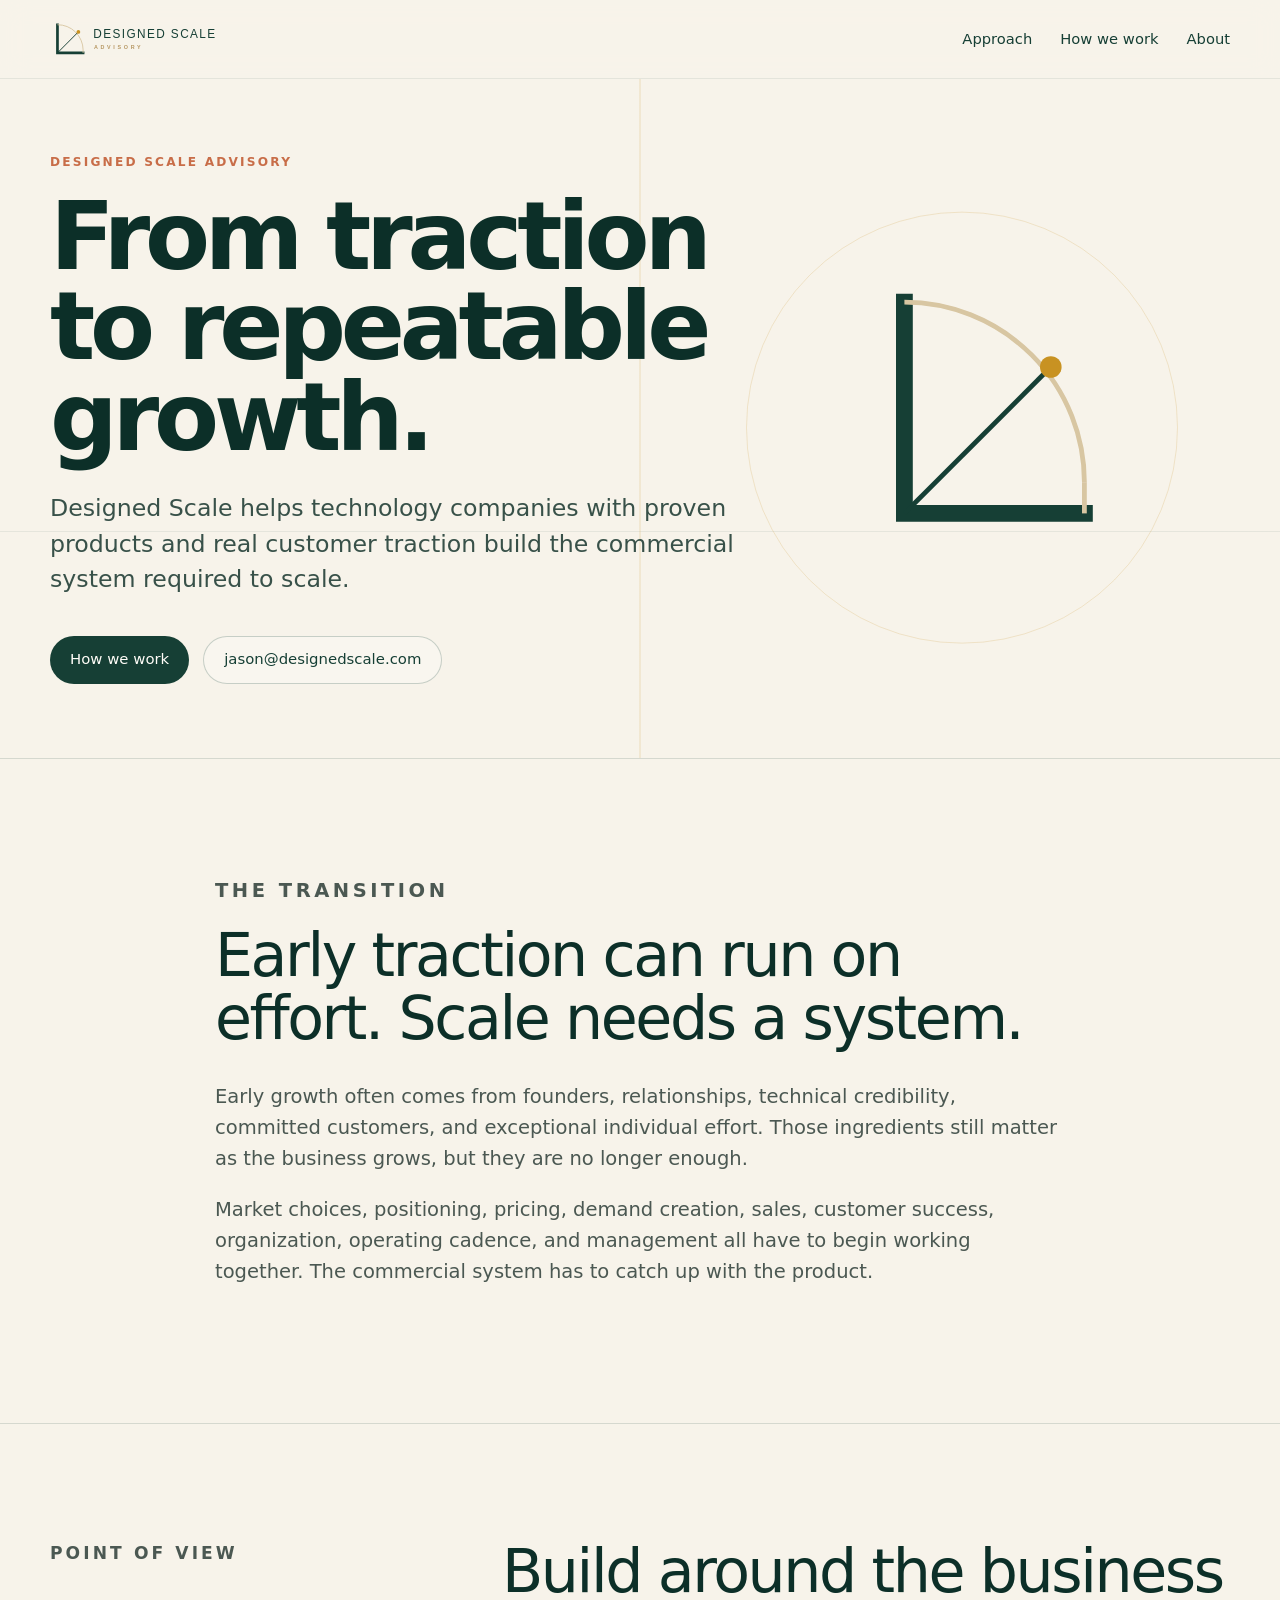
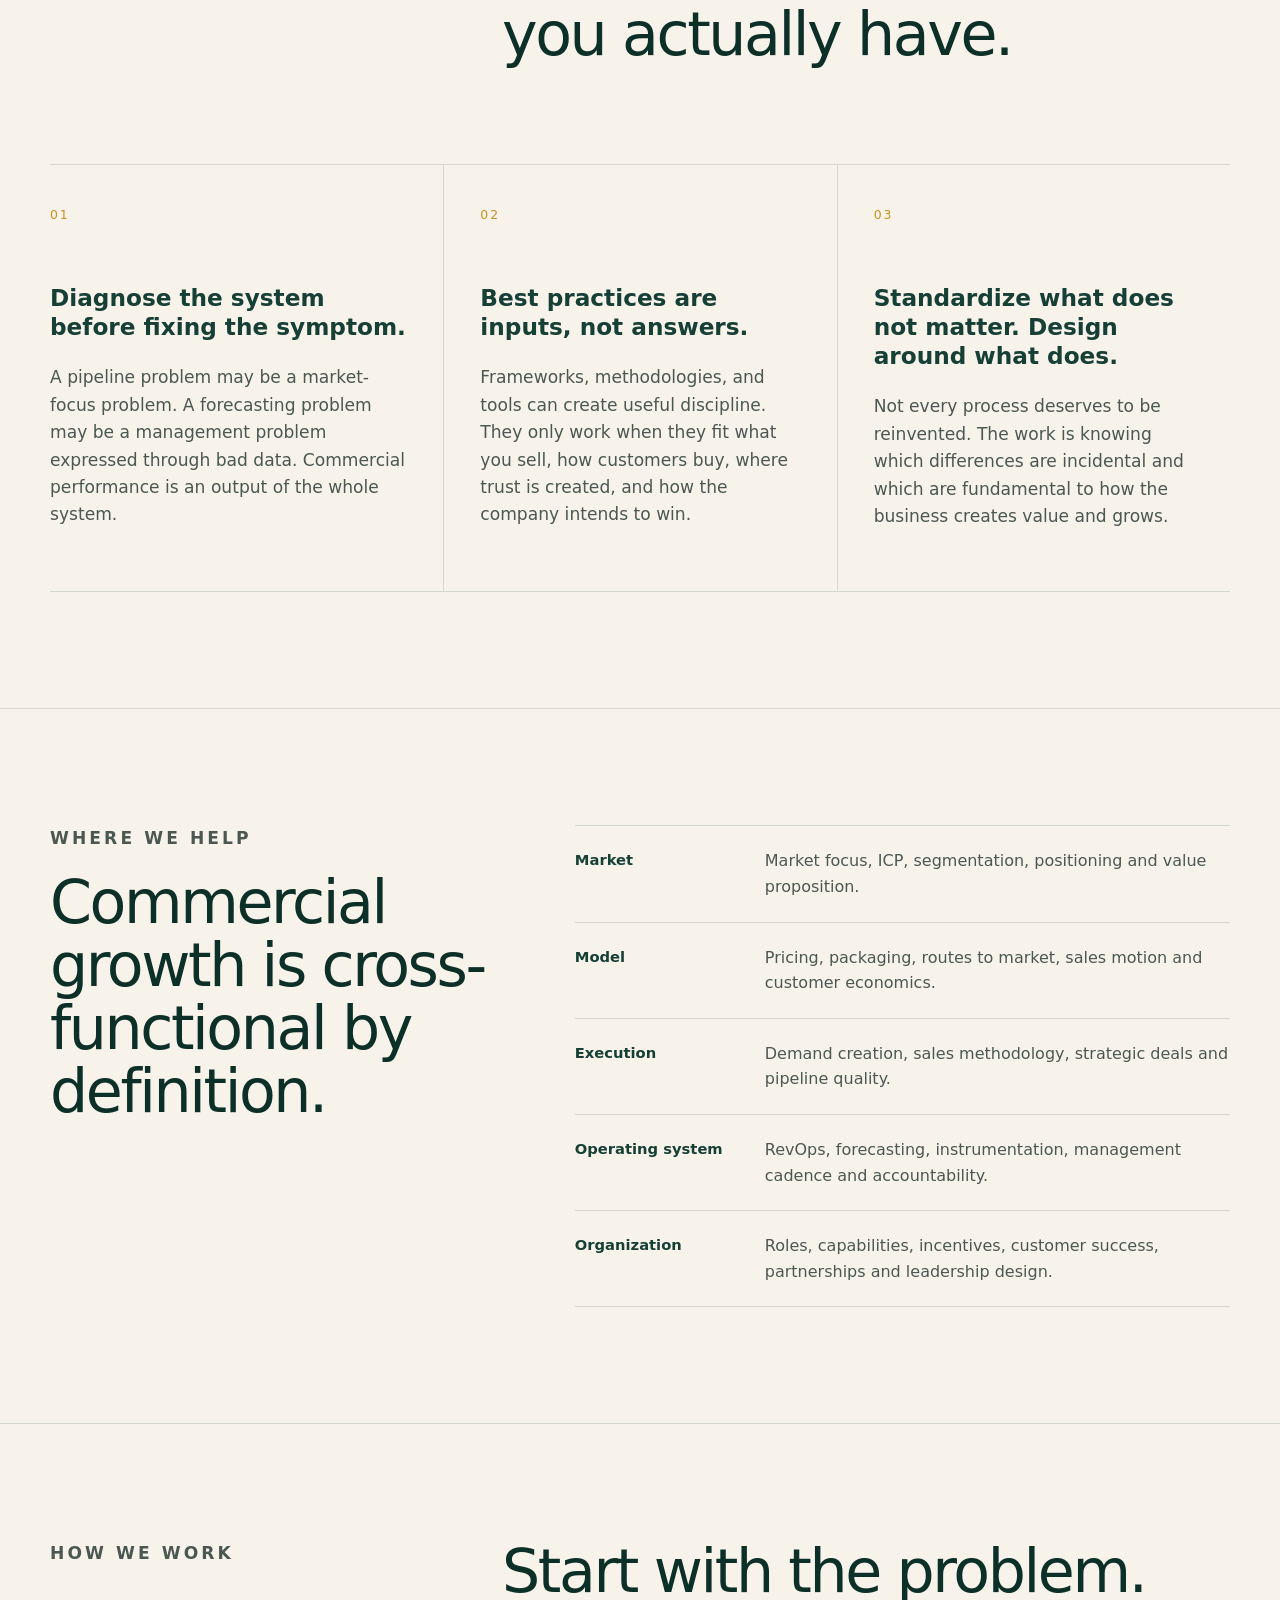
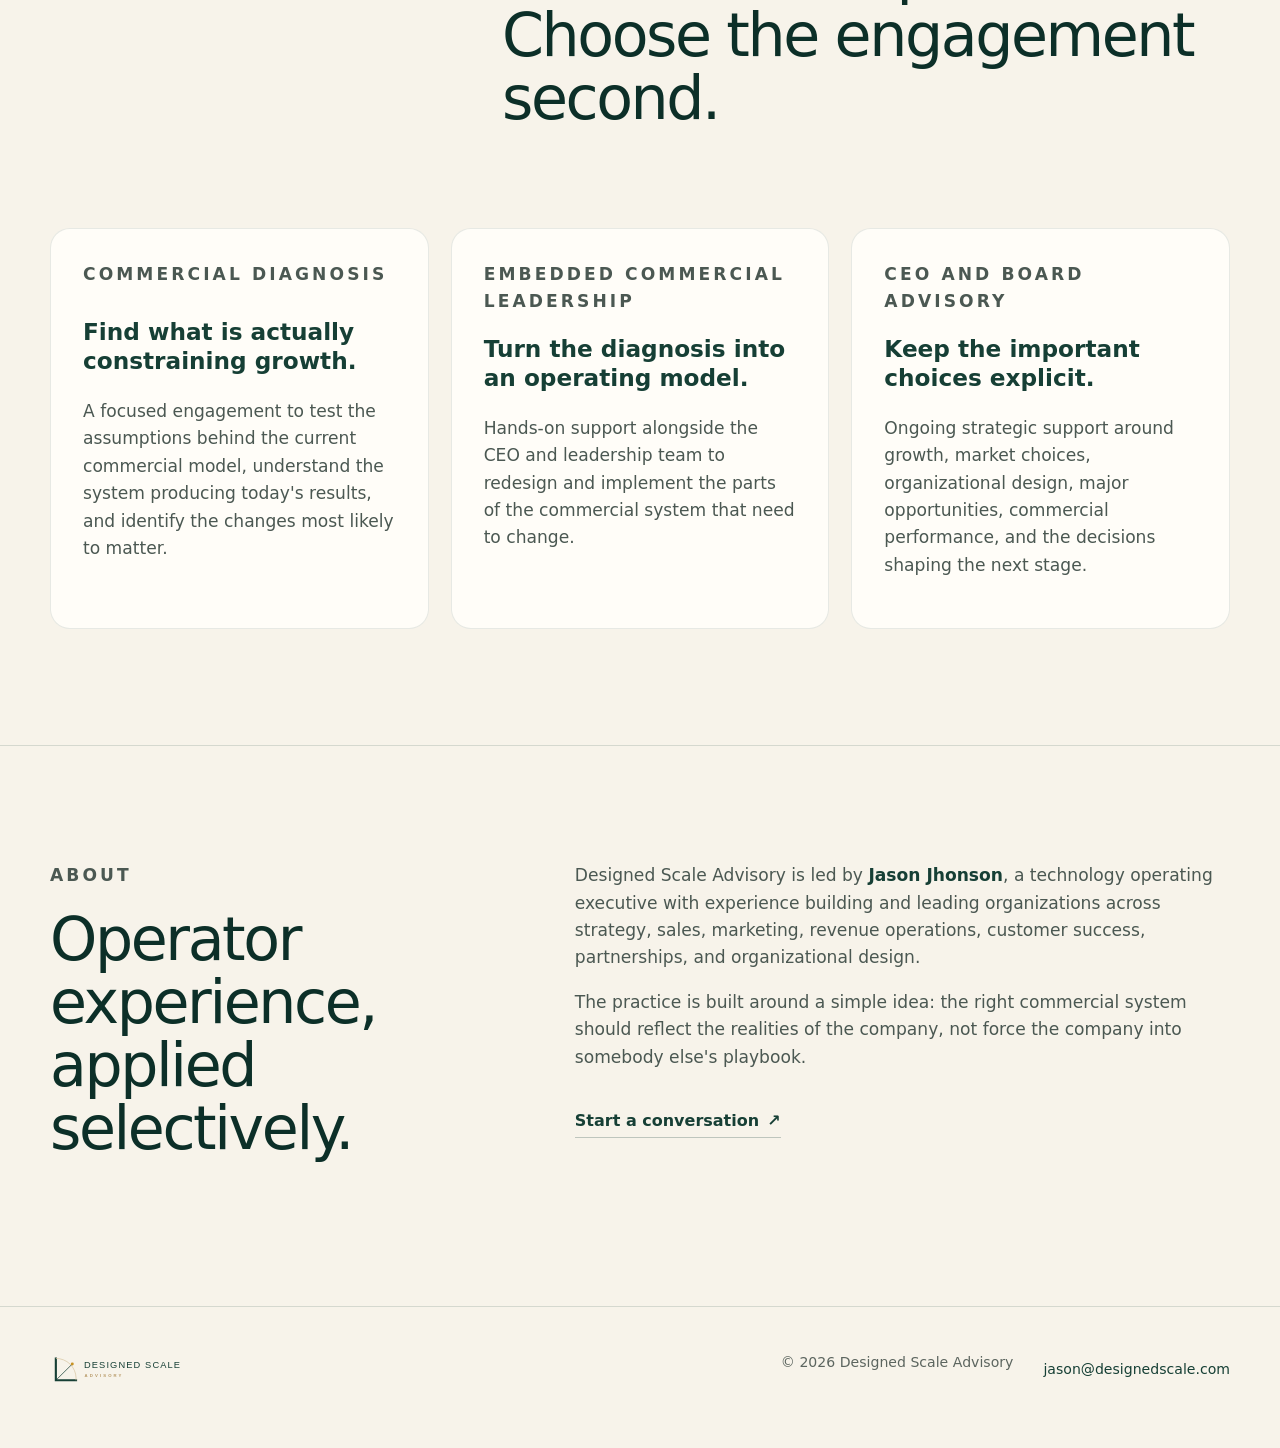
==== index.html @ eb852012 "Add files via upload Initial commit for designedscale.com" ====
<!doctype html>
<html lang="en">
<head>
  <meta charset="utf-8">
  <meta name="viewport" content="width=device-width, initial-scale=1">
  <title>Designed Scale Advisory</title>
  <meta name="description" content="Designed Scale helps technology companies with proven products and real customer traction build the commercial system required to scale.">
  <meta name="robots" content="noindex,nofollow">
  <meta name="theme-color" content="#f7f3ea">
  <link rel="icon" href="/favicon.svg" type="image/svg+xml">
  <link rel="stylesheet" href="/styles.css">
</head>
<body>
  <header class="site-header">
    <div class="shell header-inner">
      <a class="brand" href="#top" aria-label="Designed Scale Advisory home">
        <img src="/logo.svg" alt="Designed Scale Advisory">
      </a>
      <nav aria-label="Primary navigation">
        <a href="#approach">Approach</a>
        <a href="#work">How we work</a>
        <a href="#about">About</a>
      </nav>
    </div>
  </header>

  <main id="top">
    <section class="hero">
      <div class="hero-guides" aria-hidden="true"></div>
      <div class="shell hero-grid">
        <div class="hero-copy">
          <p class="eyebrow">Designed Scale Advisory</p>
          <h1>From traction to repeatable growth.</h1>
          <p class="lede">Designed Scale helps technology companies with proven products and real customer traction build the commercial system required to scale.</p>
          <div class="hero-actions">
            <a class="button button-primary" href="#work">How we work</a>
            <a class="button button-quiet" href="mailto:jason@designedscale.com">jason@designedscale.com</a>
          </div>
        </div>
        <div class="hero-mark" aria-hidden="true">
          <svg viewBox="0 0 300 300">
            <path class="mark-heavy" d="M72 56V232H222"/>
            <path class="mark-arc" d="M72 56 A150 150 0 0 1 222 206"/>
            <path class="mark-diagonal" d="M72 232 L194 110"/>
            <circle class="mark-dot" cx="194" cy="110" r="9"/>
            <path class="mark-tick" d="M222 206V232"/>
          </svg>
        </div>
      </div>
    </section>

    <section class="section intro">
      <div class="shell narrow">
        <p class="section-kicker">The transition</p>
        <h2>Early traction can run on effort. Scale needs a system.</h2>
        <p>Early growth often comes from founders, relationships, technical credibility, committed customers, and exceptional individual effort. Those ingredients still matter as the business grows, but they are no longer enough.</p>
        <p>Market choices, positioning, pricing, demand creation, sales, customer success, organization, operating cadence, and management all have to begin working together. The commercial system has to catch up with the product.</p>
      </div>
    </section>

    <section class="section point-of-view" id="approach">
      <div class="shell">
        <div class="section-heading">
          <p class="section-kicker">Point of view</p>
          <h2>Build around the business you actually have.</h2>
        </div>

        <div class="principles">
          <article class="principle">
            <span class="principle-number">01</span>
            <h3>Diagnose the system before fixing the symptom.</h3>
            <p>A pipeline problem may be a market-focus problem. A forecasting problem may be a management problem expressed through bad data. Commercial performance is an output of the whole system.</p>
          </article>

          <article class="principle">
            <span class="principle-number">02</span>
            <h3>Best practices are inputs, not answers.</h3>
            <p>Frameworks, methodologies, and tools can create useful discipline. They only work when they fit what you sell, how customers buy, where trust is created, and how the company intends to win.</p>
          </article>

          <article class="principle">
            <span class="principle-number">03</span>
            <h3>Standardize what does not matter. Design around what does.</h3>
            <p>Not every process deserves to be reinvented. The work is knowing which differences are incidental and which are fundamental to how the business creates value and grows.</p>
          </article>
        </div>
      </div>
    </section>

    <section class="section scope">
      <div class="shell split">
        <div>
          <p class="section-kicker">Where we help</p>
          <h2>Commercial growth is cross-functional by definition.</h2>
        </div>
        <div class="scope-list">
          <div><span>Market</span><p>Market focus, ICP, segmentation, positioning and value proposition.</p></div>
          <div><span>Model</span><p>Pricing, packaging, routes to market, sales motion and customer economics.</p></div>
          <div><span>Execution</span><p>Demand creation, sales methodology, strategic deals and pipeline quality.</p></div>
          <div><span>Operating system</span><p>RevOps, forecasting, instrumentation, management cadence and accountability.</p></div>
          <div><span>Organization</span><p>Roles, capabilities, incentives, customer success, partnerships and leadership design.</p></div>
        </div>
      </div>
    </section>

    <section class="section work" id="work">
      <div class="shell">
        <div class="section-heading">
          <p class="section-kicker">How we work</p>
          <h2>Start with the problem. Choose the engagement second.</h2>
        </div>

        <div class="engagements">
          <article>
            <p class="engagement-label">Commercial diagnosis</p>
            <h3>Find what is actually constraining growth.</h3>
            <p>A focused engagement to test the assumptions behind the current commercial model, understand the system producing today's results, and identify the changes most likely to matter.</p>
          </article>

          <article>
            <p class="engagement-label">Embedded commercial leadership</p>
            <h3>Turn the diagnosis into an operating model.</h3>
            <p>Hands-on support alongside the CEO and leadership team to redesign and implement the parts of the commercial system that need to change.</p>
          </article>

          <article>
            <p class="engagement-label">CEO and board advisory</p>
            <h3>Keep the important choices explicit.</h3>
            <p>Ongoing strategic support around growth, market choices, organizational design, major opportunities, commercial performance, and the decisions shaping the next stage.</p>
          </article>
        </div>
      </div>
    </section>

    <section class="section about" id="about">
      <div class="shell about-grid">
        <div>
          <p class="section-kicker">About</p>
          <h2>Operator experience, applied selectively.</h2>
        </div>
        <div>
          <p>Designed Scale Advisory is led by <strong>Jason Jhonson</strong>, a technology operating executive with experience building and leading organizations across strategy, sales, marketing, revenue operations, customer success, partnerships, and organizational design.</p>
          <p>The practice is built around a simple idea: the right commercial system should reflect the realities of the company, not force the company into somebody else's playbook.</p>
          <a class="text-link" href="mailto:jason@designedscale.com">Start a conversation <span>↗</span></a>
        </div>
      </div>
    </section>
  </main>

  <footer>
    <div class="shell footer-inner">
      <div class="footer-brand"><img src="/logo.svg" alt=""></div>
      <p>© 2026 Designed Scale Advisory</p>
      <a href="mailto:jason@designedscale.com">jason@designedscale.com</a>
    </div>
  </footer>
</body>
</html>
---- styles.css ----
:root {
  --paper:#f7f3ea; --paper-2:#fffdf8; --ink:#163f35; --ink-deep:#0c2f28;
  --body:#2f3833; --gold:#c89222; --sand:#d8c6a2; --terracotta:#c86d48;
  --line:rgba(22,63,53,.15); --max:1180px;
}
*{box-sizing:border-box} html{scroll-behavior:smooth}
body{margin:0;background:var(--paper);color:var(--body);font-family:Inter,ui-sans-serif,system-ui,-apple-system,BlinkMacSystemFont,"Segoe UI",sans-serif;line-height:1.6;-webkit-font-smoothing:antialiased}
img{display:block;max-width:100%} a{color:inherit}.shell{width:min(calc(100% - 48px),var(--max));margin:0 auto}.narrow{max-width:850px}
.site-header{position:sticky;top:0;z-index:20;backdrop-filter:blur(14px);background:rgba(247,243,234,.88);border-bottom:1px solid rgba(22,63,53,.08)}
.header-inner{min-height:78px;display:flex;align-items:center;justify-content:space-between;gap:32px}.brand img{width:216px}
nav{display:flex;gap:28px;font-size:.92rem}nav a{text-decoration:none;color:var(--ink)}nav a:hover{opacity:.65}
.hero{position:relative;min-height:680px;display:flex;align-items:center;overflow:hidden;border-bottom:1px solid var(--line)}
.hero-guides{position:absolute;inset:0;pointer-events:none;background:linear-gradient(to right,transparent 0 49.93%,rgba(200,146,34,.12) 49.93% 50.07%,transparent 50.07%),linear-gradient(to bottom,transparent 0 66.6%,rgba(22,63,53,.08) 66.6% 66.75%,transparent 66.75%)}
.hero-guides::after{content:"";position:absolute;width:430px;height:430px;right:8%;top:50%;transform:translateY(-48%);border:1px solid rgba(200,146,34,.18);border-radius:50%}
.hero-grid{position:relative;z-index:1;display:grid;grid-template-columns:1.25fr .75fr;gap:80px;align-items:center}
.eyebrow,.section-kicker,.engagement-label{margin:0 0 18px;text-transform:uppercase;letter-spacing:.18em;font-size:.76rem;font-weight:700;color:var(--terracotta)}
h1,h2,h3,p{margin-top:0}h1{margin-bottom:28px;max-width:780px;color:var(--ink-deep);font-size:clamp(3.8rem,7.4vw,7.2rem);line-height:.96;letter-spacing:-.055em;font-weight:560}
.lede{max-width:710px;font-size:clamp(1.18rem,2vw,1.48rem);line-height:1.5;color:#385149}.hero-actions{margin-top:38px;display:flex;gap:14px;flex-wrap:wrap}
.button{display:inline-flex;align-items:center;min-height:48px;padding:0 20px;border-radius:999px;text-decoration:none;font-size:.93rem;transition:transform .18s ease,opacity .18s ease,background .18s ease}.button:hover{transform:translateY(-1px)}
.button-primary{background:var(--ink);color:#fffdf8}.button-quiet{border:1px solid rgba(22,63,53,.22);color:var(--ink);background:rgba(255,255,255,.25)}
.hero-mark svg{width:min(100%,360px);margin:auto;overflow:visible}.mark-heavy{fill:none;stroke:var(--ink);stroke-width:14;stroke-linecap:square;stroke-linejoin:miter}.mark-arc{fill:none;stroke:var(--sand);stroke-width:4}.mark-diagonal{fill:none;stroke:var(--ink);stroke-width:4}.mark-dot{fill:var(--gold)}.mark-tick{fill:none;stroke:var(--sand);stroke-width:4}
.section{padding:116px 0;border-bottom:1px solid var(--line)}.section h2{margin-bottom:30px;color:var(--ink-deep);font-size:clamp(2.35rem,4.7vw,4.7rem);line-height:1.05;letter-spacing:-.04em;font-weight:540}.section p{font-size:1.07rem;color:#4b5852}.intro p{font-size:1.22rem}
.section-heading{display:grid;grid-template-columns:.7fr 1.3fr;gap:60px;align-items:start;margin-bottom:68px}
.principles{display:grid;grid-template-columns:repeat(3,1fr);border-top:1px solid var(--line);border-bottom:1px solid var(--line)}.principle{position:relative;padding:40px 36px 44px 0}.principle+.principle{border-left:1px solid var(--line);padding-left:36px}.principle-number{display:block;margin-bottom:58px;color:var(--gold);font-size:.78rem;letter-spacing:.15em}.principle h3,.engagements h3{color:var(--ink);font-size:1.45rem;line-height:1.25;font-weight:600}
.split{display:grid;grid-template-columns:.8fr 1.2fr;gap:88px}.scope-list{border-top:1px solid var(--line)}.scope-list>div{display:grid;grid-template-columns:160px 1fr;gap:30px;padding:22px 0;border-bottom:1px solid var(--line)}.scope-list span{color:var(--ink);font-weight:700;font-size:.92rem}.scope-list p{margin-bottom:0;font-size:1rem}
.engagements{display:grid;grid-template-columns:repeat(3,1fr);gap:22px}.engagements article{background:var(--paper-2);border:1px solid rgba(22,63,53,.1);border-radius:20px;padding:32px;min-height:340px}.engagement-label{min-height:38px;color:var(--gold)}
.about-grid{display:grid;grid-template-columns:.8fr 1.2fr;gap:88px}.about-grid strong{color:var(--ink)}.text-link{display:inline-flex;gap:8px;margin-top:20px;color:var(--ink);font-weight:700;text-decoration:none;border-bottom:1px solid rgba(22,63,53,.25);padding-bottom:3px}
footer{padding:44px 0 60px}.footer-inner{display:grid;grid-template-columns:1fr auto auto;gap:30px;align-items:center;font-size:.88rem;color:#5c655f}.footer-brand img{width:170px}.footer-inner a{text-decoration:none;color:var(--ink)}
@media(max-width:900px){.hero{min-height:auto;padding:100px 0 84px}.hero-grid,.section-heading,.split,.about-grid{grid-template-columns:1fr;gap:44px}.hero-mark{max-width:260px;justify-self:start}.hero-guides::after{right:-180px;opacity:.65}.principles,.engagements{grid-template-columns:1fr}.principle+.principle{border-left:0;border-top:1px solid var(--line);padding-left:0}.principle{padding-right:0}.scope-list>div{grid-template-columns:120px 1fr}}
@media(max-width:680px){.shell{width:min(calc(100% - 32px),var(--max))}.header-inner{min-height:68px}.brand img{width:180px}nav{display:none}h1{font-size:clamp(3.1rem,15vw,5rem)}.section{padding:82px 0}.section h2{font-size:clamp(2.2rem,11vw,3.5rem)}.intro p{font-size:1.08rem}.scope-list>div{grid-template-columns:1fr;gap:6px}.engagements article{min-height:auto}.footer-inner{grid-template-columns:1fr;gap:14px}}
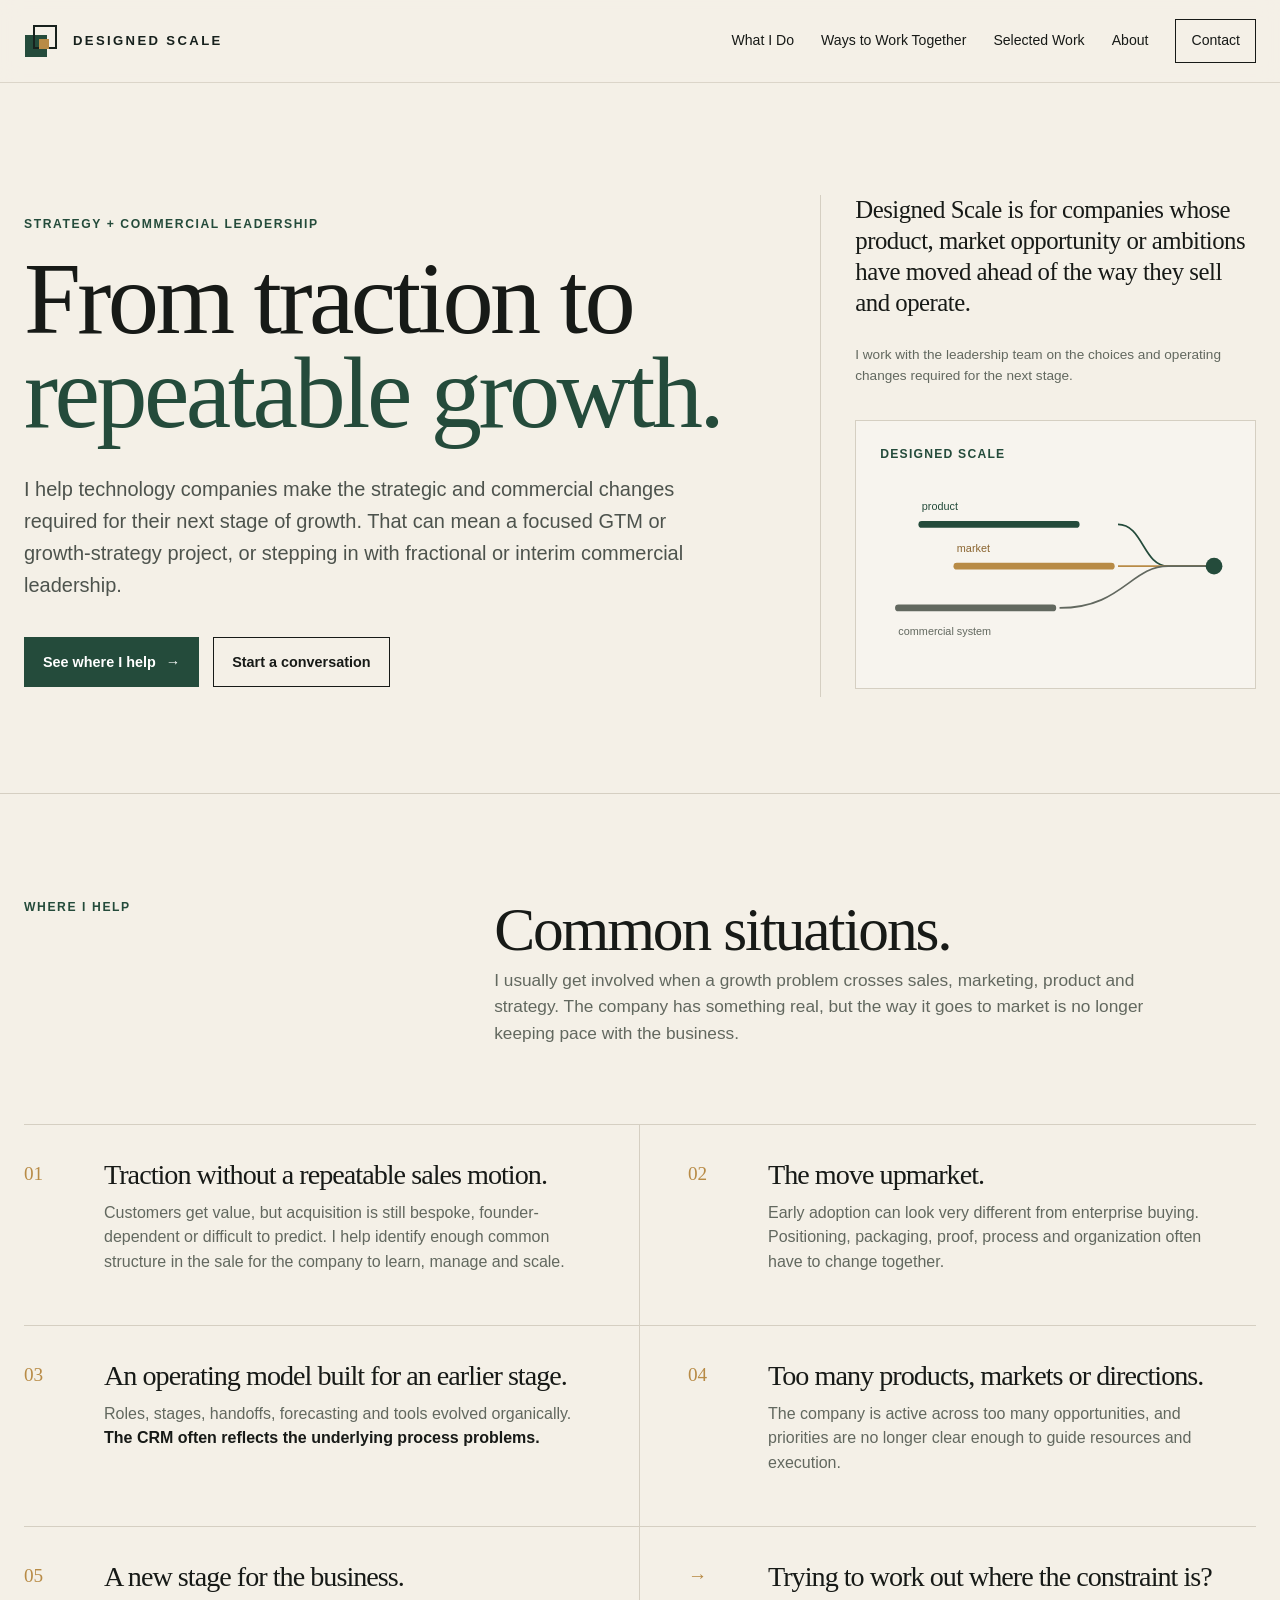
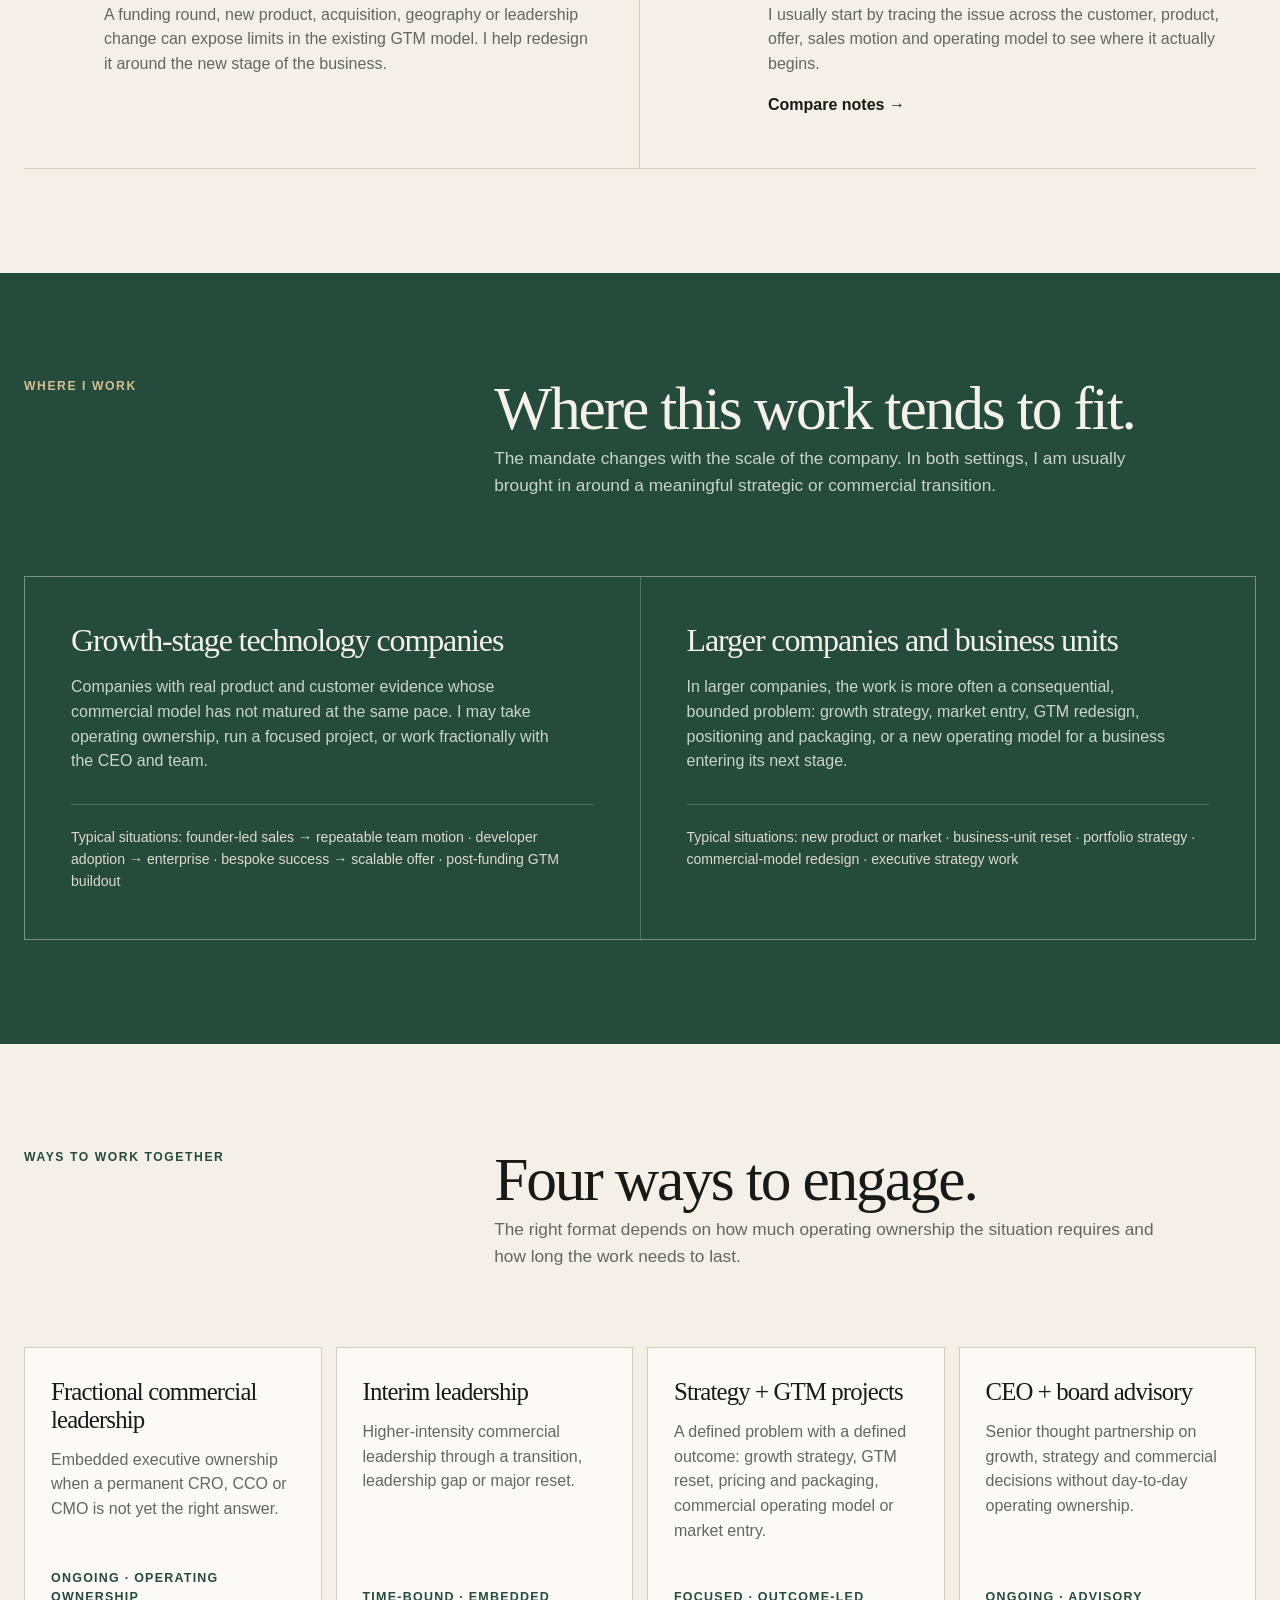
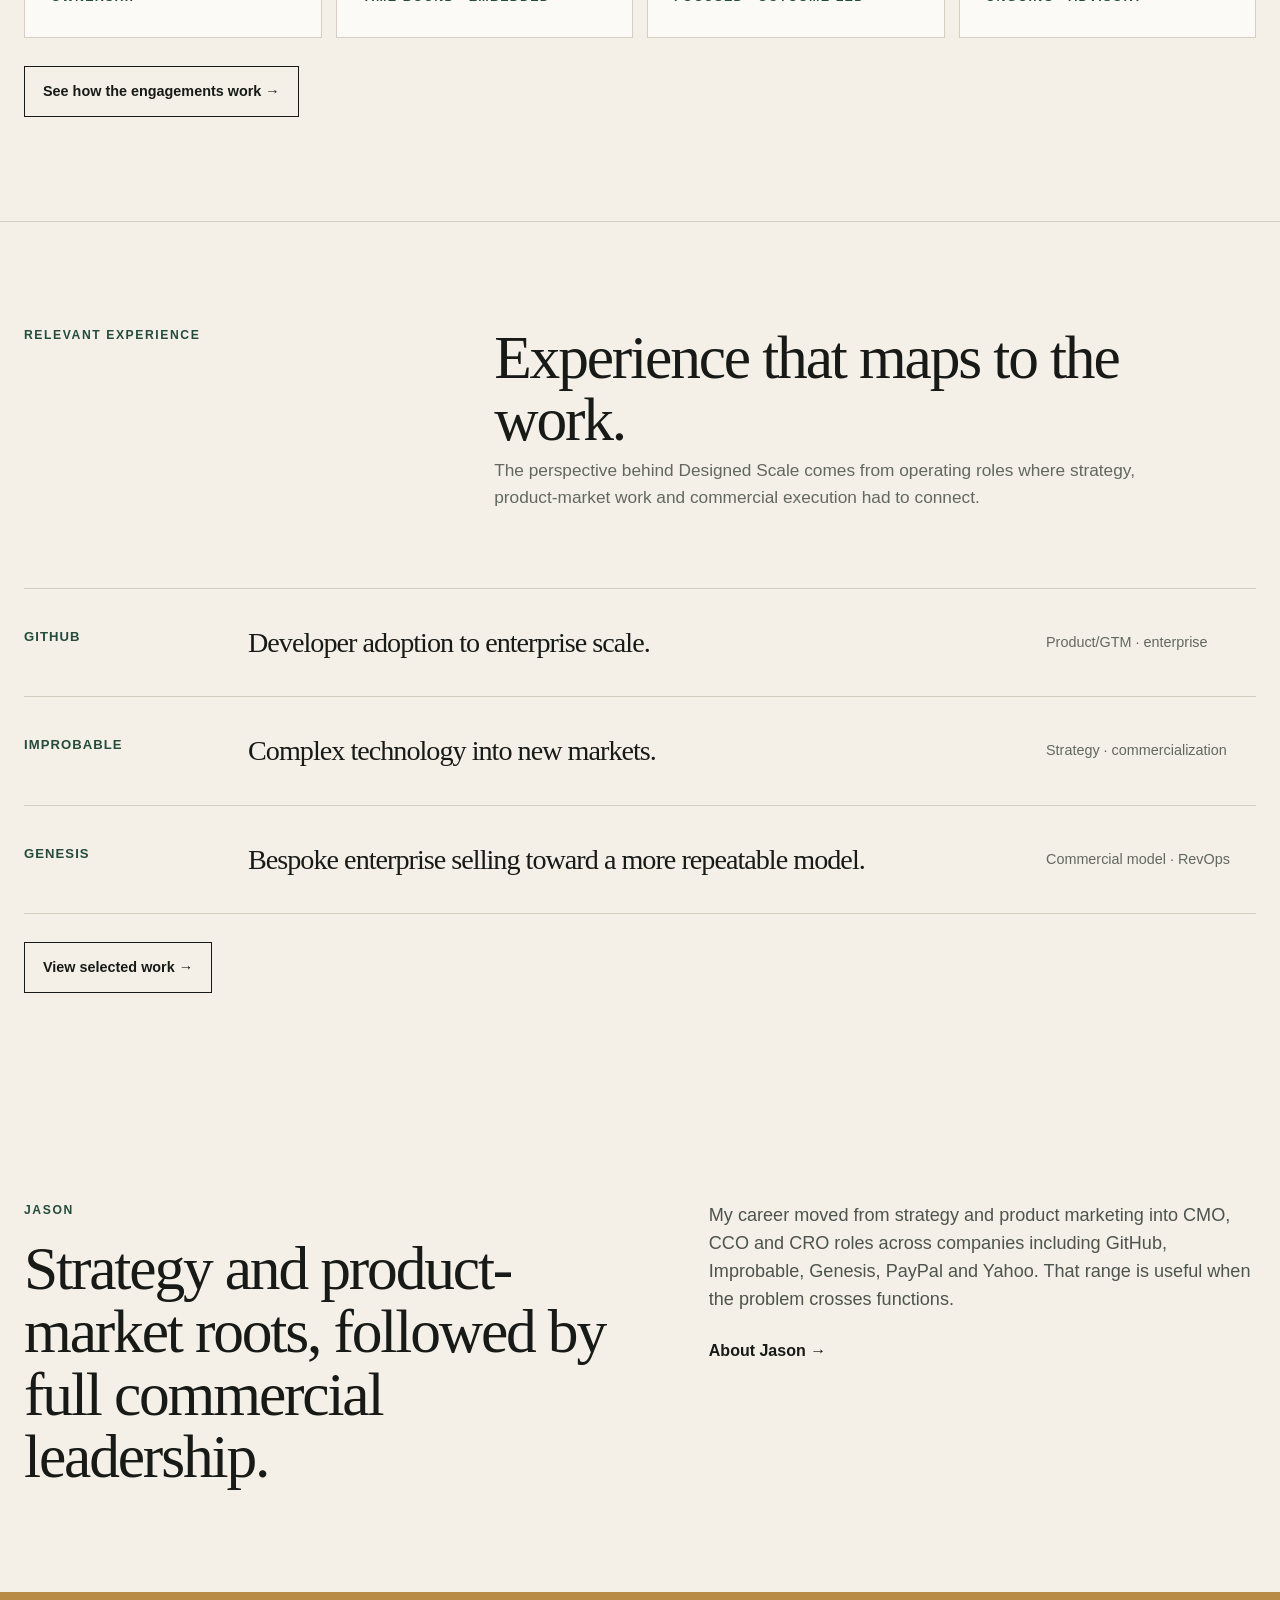
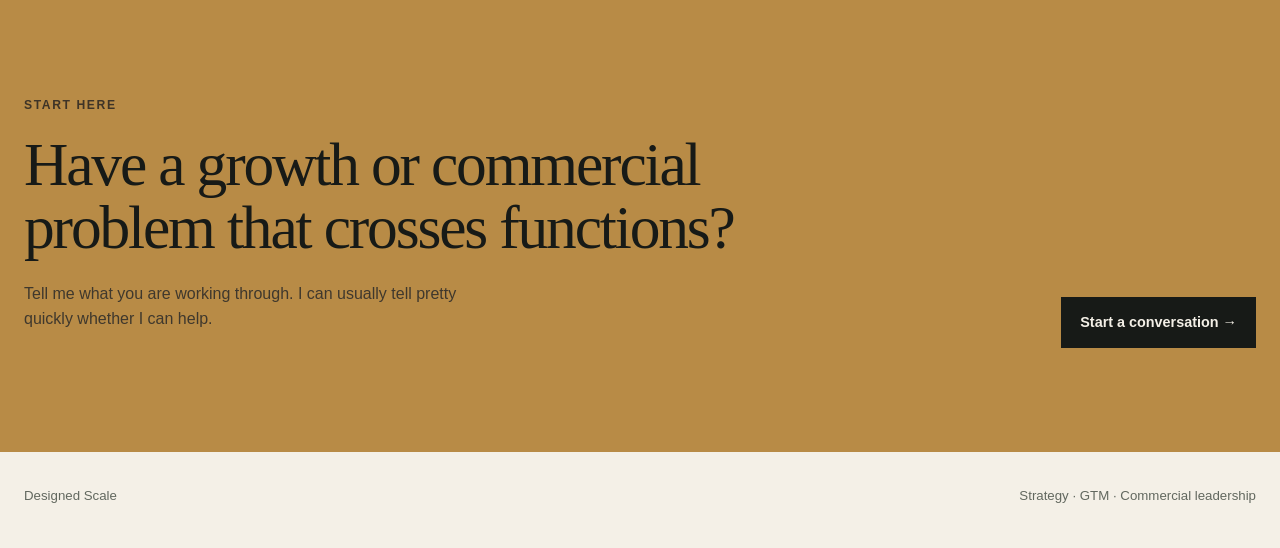
==== commit 44fa5554: "Add files via upload Update to quiet launch site" ====
--- a/index.html
+++ b/index.html
@@ -1,158 +1,169 @@
 <!doctype html>
 <html lang="en">
 <head>
-  <meta charset="utf-8">
-  <meta name="viewport" content="width=device-width, initial-scale=1">
-  <title>Designed Scale Advisory</title>
-  <meta name="description" content="Designed Scale helps technology companies with proven products and real customer traction build the commercial system required to scale.">
-  <meta name="robots" content="noindex,nofollow">
-  <meta name="theme-color" content="#f7f3ea">
-  <link rel="icon" href="/favicon.svg" type="image/svg+xml">
-  <link rel="stylesheet" href="/styles.css">
+<meta charset="utf-8">
+<meta name="viewport" content="width=device-width, initial-scale=1">
+<meta name="robots" content="noindex, nofollow, noarchive">
+<title>Home · Designed Scale</title>
+<meta name="description" content="Strategy and commercial leadership for technology companies at inflection points.">
+<link rel="icon" href="assets/designed-scale-mark.svg" type="image/svg+xml">
+<link rel="stylesheet" href="style.css">
+<meta property="og:title" content="Home · Designed Scale">
+<meta property="og:description" content="Strategy and commercial leadership for technology companies at inflection points.">
+<meta property="og:type" content="website">
 </head>
 <body>
-  <header class="site-header">
-    <div class="shell header-inner">
-      <a class="brand" href="#top" aria-label="Designed Scale Advisory home">
-        <img src="/logo.svg" alt="Designed Scale Advisory">
-      </a>
-      <nav aria-label="Primary navigation">
-        <a href="#approach">Approach</a>
-        <a href="#work">How we work</a>
-        <a href="#about">About</a>
-      </nav>
+
+<header>
+  <div class="container header-inner">
+    <a class="brand" href="index.html" aria-label="Designed Scale home">
+      <span class="brand-mark" aria-hidden="true"><i></i></span>
+      <span class="brand-wordmark">DESIGNED SCALE</span>
+    </a>
+    <button class="menu-btn" aria-label="Open navigation">Menu</button>
+    <nav class="nav"><a class="" href="what-i-do.html">What I Do</a><a class="" href="ways-to-work.html">Ways to Work Together</a><a class="" href="selected-work.html">Selected Work</a><a class="" href="about.html">About</a><a class="contact-link " href="contact.html">Contact</a></nav>
+  </div>
+</header>
+
+
+<main>
+<section class="hero">
+  <div class="container hero-grid">
+    <div class="hero-copy">
+      <div class="eyebrow">Strategy + commercial leadership</div>
+      <h1>From traction to <span class="accent">repeatable growth.</span></h1>
+      <p class="kicker">I help technology companies make the strategic and commercial changes required for their next stage of growth. That can mean a focused GTM or growth-strategy project, or stepping in with fractional or interim commercial leadership.</p>
+      <div class="hero-actions">
+        <a class="btn primary" href="what-i-do.html">See where I help <span>→</span></a>
+        <a class="btn secondary" href="contact.html">Start a conversation</a>
+      </div>
     </div>
-  </header>
+    <div class="hero-note">
+      <p>Designed Scale is for companies whose product, market opportunity or ambitions have moved ahead of the way they sell and operate.</p>
+      <span>I work with the leadership team on the choices and operating changes required for the next stage.</span>
+      <div class="diagram">
+        <div class="diagram-title">Designed scale</div>
+        <svg viewBox="0 0 420 210" role="img" aria-label="Product, market and commercial system moving from misalignment to alignment">
+          <line x1="50" y1="52" x2="235" y2="52" stroke="#244B3B" stroke-width="8" stroke-linecap="round"/>
+          <line x1="92" y1="102" x2="277" y2="102" stroke="#B88B46" stroke-width="8" stroke-linecap="round"/>
+          <line x1="22" y1="152" x2="207" y2="152" stroke="#62685F" stroke-width="8" stroke-linecap="round"/>
+          <path d="M285 52 C315 52 315 102 345 102 C375 102 375 102 400 102" fill="none" stroke="#244B3B" stroke-width="2"/>
+          <path d="M285 102 C315 102 315 102 345 102 C375 102 375 102 400 102" fill="none" stroke="#B88B46" stroke-width="2"/>
+          <path d="M215 152 C290 152 300 102 345 102 C375 102 375 102 400 102" fill="none" stroke="#62685F" stroke-width="2"/>
+          <circle cx="400" cy="102" r="10" fill="#244B3B"/>
+          <text x="50" y="35" fill="#244B3B" font-size="13" font-family="sans-serif">product</text>
+          <text x="92" y="85" fill="#8A642F" font-size="13" font-family="sans-serif">market</text>
+          <text x="22" y="185" fill="#62685F" font-size="13" font-family="sans-serif">commercial system</text>
+        </svg>
+      </div>
+    </div>
+  </div>
+</section>
 
-  <main id="top">
-    <section class="hero">
-      <div class="hero-guides" aria-hidden="true"></div>
-      <div class="shell hero-grid">
-        <div class="hero-copy">
-          <p class="eyebrow">Designed Scale Advisory</p>
-          <h1>From traction to repeatable growth.</h1>
-          <p class="lede">Designed Scale helps technology companies with proven products and real customer traction build the commercial system required to scale.</p>
-          <div class="hero-actions">
-            <a class="button button-primary" href="#work">How we work</a>
-            <a class="button button-quiet" href="mailto:jason@designedscale.com">jason@designedscale.com</a>
-          </div>
-        </div>
-        <div class="hero-mark" aria-hidden="true">
-          <svg viewBox="0 0 300 300">
-            <path class="mark-heavy" d="M72 56V232H222"/>
-            <path class="mark-arc" d="M72 56 A150 150 0 0 1 222 206"/>
-            <path class="mark-diagonal" d="M72 232 L194 110"/>
-            <circle class="mark-dot" cx="194" cy="110" r="9"/>
-            <path class="mark-tick" d="M222 206V232"/>
-          </svg>
-        </div>
+<section class="rule">
+  <div class="container">
+    <div class="section-head">
+      <div><div class="eyebrow">Where I help</div></div>
+      <div>
+        <h2>Common situations.</h2>
+        <p class="lead">I usually get involved when a growth problem crosses sales, marketing, product and strategy. The company has something real, but the way it goes to market is no longer keeping pace with the business.</p>
       </div>
-    </section>
+    </div>
 
-    <section class="section intro">
-      <div class="shell narrow">
-        <p class="section-kicker">The transition</p>
-        <h2>Early traction can run on effort. Scale needs a system.</h2>
-        <p>Early growth often comes from founders, relationships, technical credibility, committed customers, and exceptional individual effort. Those ingredients still matter as the business grows, but they are no longer enough.</p>
-        <p>Market choices, positioning, pricing, demand creation, sales, customer success, organization, operating cadence, and management all have to begin working together. The commercial system has to catch up with the product.</p>
+    <div class="problem-grid">
+      <div class="problem"><div class="problem-num">01</div><div><h3>Traction without a repeatable sales motion.</h3><p>Customers get value, but acquisition is still bespoke, founder-dependent or difficult to predict. I help identify enough common structure in the sale for the company to learn, manage and scale.</p></div></div>
+      <div class="problem"><div class="problem-num">02</div><div><h3>The move upmarket.</h3><p>Early adoption can look very different from enterprise buying. Positioning, packaging, proof, process and organization often have to change together.</p></div></div>
+      <div class="problem"><div class="problem-num">03</div><div><h3>An operating model built for an earlier stage.</h3><p>Roles, stages, handoffs, forecasting and tools evolved organically. <strong>The CRM often reflects the underlying process problems.</strong></p></div></div>
+      <div class="problem"><div class="problem-num">04</div><div><h3>Too many products, markets or directions.</h3><p>The company is active across too many opportunities, and priorities are no longer clear enough to guide resources and execution.</p></div></div>
+      <div class="problem"><div class="problem-num">05</div><div><h3>A new stage for the business.</h3><p>A funding round, new product, acquisition, geography or leadership change can expose limits in the existing GTM model. I help redesign it around the new stage of the business.</p></div></div>
+      <div class="problem"><div class="problem-num">→</div><div><h3>Trying to work out where the constraint is?</h3><p>I usually start by tracing the issue across the customer, product, offer, sales motion and operating model to see where it actually begins.</p><p><a href="contact.html"><strong>Compare notes →</strong></a></p></div></div>
+    </div>
+  </div>
+</section>
+
+<section class="contexts">
+  <div class="container">
+    <div class="section-head">
+      <div><div class="eyebrow">Where I work</div></div>
+      <div><h2>Where this work tends to fit.</h2><p class="lead">The mandate changes with the scale of the company. In both settings, I am usually brought in around a meaningful strategic or commercial transition.</p></div>
+    </div>
+    <div class="context-grid">
+      <div class="context-card">
+        <h3>Growth-stage technology companies</h3>
+        <p>Companies with real product and customer evidence whose commercial model has not matured at the same pace. I may take operating ownership, run a focused project, or work fractionally with the CEO and team.</p>
+        <div class="meta">Typical situations: founder-led sales → repeatable team motion · developer adoption → enterprise · bespoke success → scalable offer · post-funding GTM buildout</div>
       </div>
-    </section>
+      <div class="context-card">
+        <h3>Larger companies and business units</h3>
+        <p>In larger companies, the work is more often a consequential, bounded problem: growth strategy, market entry, GTM redesign, positioning and packaging, or a new operating model for a business entering its next stage.</p>
+        <div class="meta">Typical situations: new product or market · business-unit reset · portfolio strategy · commercial-model redesign · executive strategy work</div>
+      </div>
+    </div>
+  </div>
+</section>
 
-    <section class="section point-of-view" id="approach">
-      <div class="shell">
-        <div class="section-heading">
-          <p class="section-kicker">Point of view</p>
-          <h2>Build around the business you actually have.</h2>
-        </div>
+<section>
+  <div class="container">
+    <div class="section-head">
+      <div><div class="eyebrow">Ways to work together</div></div>
+      <div><h2>Four ways to engage.</h2><p class="lead">The right format depends on how much operating ownership the situation requires and how long the work needs to last.</p></div>
+    </div>
+    <div class="engagements">
+      <div class="engagement"><h3>Fractional commercial leadership</h3><p>Embedded executive ownership when a permanent CRO, CCO or CMO is not yet the right answer.</p><div class="tag">Ongoing · operating ownership</div></div>
+      <div class="engagement"><h3>Interim leadership</h3><p>Higher-intensity commercial leadership through a transition, leadership gap or major reset.</p><div class="tag">Time-bound · embedded</div></div>
+      <div class="engagement"><h3>Strategy + GTM projects</h3><p>A defined problem with a defined outcome: growth strategy, GTM reset, pricing and packaging, commercial operating model or market entry.</p><div class="tag">Focused · outcome-led</div></div>
+      <div class="engagement"><h3>CEO + board advisory</h3><p>Senior thought partnership on growth, strategy and commercial decisions without day-to-day operating ownership.</p><div class="tag">Ongoing · advisory</div></div>
+    </div>
+    <div style="margin-top:28px"><a class="btn secondary" href="ways-to-work.html">See how the engagements work →</a></div>
+  </div>
+</section>
 
-        <div class="principles">
-          <article class="principle">
-            <span class="principle-number">01</span>
-            <h3>Diagnose the system before fixing the symptom.</h3>
-            <p>A pipeline problem may be a market-focus problem. A forecasting problem may be a management problem expressed through bad data. Commercial performance is an output of the whole system.</p>
-          </article>
+<section class="rule">
+  <div class="container">
+    <div class="section-head">
+      <div><div class="eyebrow">Relevant experience</div></div>
+      <div>
+        <h2>Experience that maps to the work.</h2>
+        <p class="lead">The perspective behind Designed Scale comes from operating roles where strategy, product-market work and commercial execution had to connect.</p>
+      </div>
+    </div>
+    <div class="work-list">
+      <div class="work-item"><div class="work-company">GitHub</div><div><h3>Developer adoption to enterprise scale.</h3></div><div class="work-theme">Product/GTM · enterprise</div></div>
+      <div class="work-item"><div class="work-company">Improbable</div><div><h3>Complex technology into new markets.</h3></div><div class="work-theme">Strategy · commercialization</div></div>
+      <div class="work-item"><div class="work-company">Genesis</div><div><h3>Bespoke enterprise selling toward a more repeatable model.</h3></div><div class="work-theme">Commercial model · RevOps</div></div>
+    </div>
+    <div style="margin-top:28px"><a class="btn secondary" href="selected-work.html">View selected work →</a></div>
+  </div>
+</section>
+<section>
+  <div class="container about-strip">
+    <div>
+      <div class="eyebrow">Jason</div>
+      <h2>Strategy and product-market roots, followed by full commercial leadership.</h2>
+    </div>
+    <div>
+      <p class="bio">My career moved from strategy and product marketing into CMO, CCO and CRO roles across companies including GitHub, Improbable, Genesis, PayPal and Yahoo. That range is useful when the problem crosses functions.</p>
+      <div style="margin-top:26px"><a href="about.html"><strong>About Jason →</strong></a></div>
+    </div>
+  </div>
+</section>
 
-          <article class="principle">
-            <span class="principle-number">02</span>
-            <h3>Best practices are inputs, not answers.</h3>
-            <p>Frameworks, methodologies, and tools can create useful discipline. They only work when they fit what you sell, how customers buy, where trust is created, and how the company intends to win.</p>
-          </article>
+<section class="cta">
+  <div class="container cta-inner">
+    <div><div class="eyebrow" style="color:#3E3427">Start here</div><h2>Have a growth or commercial problem that crosses functions?</h2><p>Tell me what you are working through. I can usually tell pretty quickly whether I can help.</p></div>
+    <a class="btn" href="contact.html">Start a conversation →</a>
+  </div>
+</section>
+</main>
 
-          <article class="principle">
-            <span class="principle-number">03</span>
-            <h3>Standardize what does not matter. Design around what does.</h3>
-            <p>Not every process deserves to be reinvented. The work is knowing which differences are incidental and which are fundamental to how the business creates value and grows.</p>
-          </article>
-        </div>
-      </div>
-    </section>
 
-    <section class="section scope">
-      <div class="shell split">
-        <div>
-          <p class="section-kicker">Where we help</p>
-          <h2>Commercial growth is cross-functional by definition.</h2>
-        </div>
-        <div class="scope-list">
-          <div><span>Market</span><p>Market focus, ICP, segmentation, positioning and value proposition.</p></div>
-          <div><span>Model</span><p>Pricing, packaging, routes to market, sales motion and customer economics.</p></div>
-          <div><span>Execution</span><p>Demand creation, sales methodology, strategic deals and pipeline quality.</p></div>
-          <div><span>Operating system</span><p>RevOps, forecasting, instrumentation, management cadence and accountability.</p></div>
-          <div><span>Organization</span><p>Roles, capabilities, incentives, customer success, partnerships and leadership design.</p></div>
-        </div>
-      </div>
-    </section>
+<footer>
+  <div class="container footer-inner">
+    <div>Designed Scale</div>
+    <div>Strategy · GTM · Commercial leadership</div>
+  </div>
+</footer>
+<script src="site.js"></script>
 
-    <section class="section work" id="work">
-      <div class="shell">
-        <div class="section-heading">
-          <p class="section-kicker">How we work</p>
-          <h2>Start with the problem. Choose the engagement second.</h2>
-        </div>
-
-        <div class="engagements">
-          <article>
-            <p class="engagement-label">Commercial diagnosis</p>
-            <h3>Find what is actually constraining growth.</h3>
-            <p>A focused engagement to test the assumptions behind the current commercial model, understand the system producing today's results, and identify the changes most likely to matter.</p>
-          </article>
-
-          <article>
-            <p class="engagement-label">Embedded commercial leadership</p>
-            <h3>Turn the diagnosis into an operating model.</h3>
-            <p>Hands-on support alongside the CEO and leadership team to redesign and implement the parts of the commercial system that need to change.</p>
-          </article>
-
-          <article>
-            <p class="engagement-label">CEO and board advisory</p>
-            <h3>Keep the important choices explicit.</h3>
-            <p>Ongoing strategic support around growth, market choices, organizational design, major opportunities, commercial performance, and the decisions shaping the next stage.</p>
-          </article>
-        </div>
-      </div>
-    </section>
-
-    <section class="section about" id="about">
-      <div class="shell about-grid">
-        <div>
-          <p class="section-kicker">About</p>
-          <h2>Operator experience, applied selectively.</h2>
-        </div>
-        <div>
-          <p>Designed Scale Advisory is led by <strong>Jason Jhonson</strong>, a technology operating executive with experience building and leading organizations across strategy, sales, marketing, revenue operations, customer success, partnerships, and organizational design.</p>
-          <p>The practice is built around a simple idea: the right commercial system should reflect the realities of the company, not force the company into somebody else's playbook.</p>
-          <a class="text-link" href="mailto:jason@designedscale.com">Start a conversation <span>↗</span></a>
-        </div>
-      </div>
-    </section>
-  </main>
-
-  <footer>
-    <div class="shell footer-inner">
-      <div class="footer-brand"><img src="/logo.svg" alt=""></div>
-      <p>© 2026 Designed Scale Advisory</p>
-      <a href="mailto:jason@designedscale.com">jason@designedscale.com</a>
-    </div>
-  </footer>
 </body>
-</html>
+</html>
--- a/style.css
+++ b/style.css
@@ -0,0 +1,217 @@
+:root{
+  --paper:#F4F0E7;
+  --paper-2:#ECE6DA;
+  --ink:#171A17;
+  --muted:#62685F;
+  --green:#244B3B;
+  --green-2:#DCE5DE;
+  --ochre:#B88B46;
+  --line:#D5CFC2;
+  --white:#FBFAF6;
+  --max:1240px;
+}
+*{box-sizing:border-box}
+html{scroll-behavior:smooth}
+body{
+  margin:0;
+  background:var(--paper);
+  color:var(--ink);
+  font-family: Inter, ui-sans-serif, -apple-system, BlinkMacSystemFont, "Segoe UI", sans-serif;
+  font-size:16px;
+  line-height:1.55;
+  text-rendering:optimizeLegibility;
+}
+a{color:inherit;text-decoration:none}
+a:hover{color:var(--green)}
+img,svg{max-width:100%}
+.container{width:min(var(--max), calc(100% - 48px)); margin:0 auto}
+.eyebrow{
+  font-size:.76rem; letter-spacing:.13em; text-transform:uppercase; font-weight:700;
+  color:var(--green); margin-bottom:18px;
+}
+.kicker{
+  max-width:760px; font-size:1.17rem; color:var(--muted); line-height:1.6;
+}
+h1,h2,h3{font-family:"Iowan Old Style","Palatino Linotype",Palatino,Georgia,serif; font-weight:500; letter-spacing:-.035em; margin:0}
+h1{font-size:clamp(3.5rem,8vw,7.5rem); line-height:.92}
+h2{font-size:clamp(2.3rem,4.8vw,4.8rem); line-height:1.02}
+h3{font-size:clamp(1.45rem,2.2vw,2rem); line-height:1.12}
+p{margin:0 0 1em}
+.small{font-size:.9rem;color:var(--muted)}
+.rule{border-top:1px solid var(--line)}
+header{
+  position:sticky; top:0; z-index:10;
+  background:rgba(244,240,231,.94); backdrop-filter:blur(10px);
+  border-bottom:1px solid rgba(213,207,194,.78)
+}
+.header-inner{
+  height:82px; display:flex; align-items:center; justify-content:space-between; gap:32px
+}
+.brand{
+  display:flex;align-items:center;gap:15px;
+  font-size:.82rem;white-space:nowrap
+}
+.brand:hover{color:var(--ink)}
+.brand-mark{
+  width:34px;height:34px;position:relative;display:inline-block;flex:0 0 34px
+}
+.brand-mark:before{
+  content:"";position:absolute;left:1px;bottom:1px;width:22px;height:22px;
+  background:var(--green)
+}
+.brand-mark:after{
+  content:"";position:absolute;right:1px;top:1px;width:20px;height:20px;
+  border:2px solid #17211D;background:transparent
+}
+.brand-mark i{
+  position:absolute;left:15px;top:15px;width:10px;height:10px;
+  background:var(--ochre);display:block;z-index:2
+}
+.brand-wordmark{
+  font-weight:650;letter-spacing:.18em;color:#17211D;line-height:1
+}
+.nav{display:flex;align-items:center;gap:27px;font-size:.88rem}
+.nav a{padding:7px 0;border-bottom:1px solid transparent}
+.nav a.active{border-color:var(--green);color:var(--green)}
+.nav .contact-link{border:1px solid var(--ink);padding:10px 15px}
+.nav .contact-link:hover{background:var(--ink);color:var(--paper)}
+.menu-btn{display:none;border:0;background:none;font:inherit;font-weight:700}
+.hero{padding:112px 0 96px}
+.hero-grid{display:grid;grid-template-columns:1.25fr .75fr;gap:70px;align-items:end}
+.hero h1 .accent{color:var(--green)}
+.hero-copy{padding-bottom:10px}
+.hero-copy .kicker{margin-top:32px;max-width:690px;font-size:1.25rem;color:#4D534D}
+.hero-actions{display:flex;gap:14px;margin-top:36px;flex-wrap:wrap}
+.btn{display:inline-flex;align-items:center;gap:10px;padding:13px 18px;border:1px solid var(--ink);font-weight:700;font-size:.9rem}
+.btn.primary{background:var(--green);border-color:var(--green);color:#fff}
+.btn.primary:hover{background:#18372a;color:#fff}
+.btn.secondary:hover{background:var(--ink);color:var(--paper)}
+.hero-note{border-left:1px solid var(--line);padding-left:34px;padding-bottom:8px}
+.hero-note p{font-family:"Iowan Old Style","Palatino Linotype",Palatino,Georgia,serif;font-size:1.55rem;line-height:1.25;letter-spacing:-.02em}
+.hero-note span{display:block;color:var(--muted);font-size:.85rem;margin-top:13px}
+section{padding:104px 0}
+.section-head{display:grid;grid-template-columns:.7fr 1.3fr;gap:60px;align-items:start;margin-bottom:60px}
+.section-head h2{max-width:760px}
+.section-head .lead{max-width:670px;font-size:1.08rem;color:var(--muted);padding-top:6px}
+.problem-grid{display:grid;grid-template-columns:repeat(2,1fr);border-top:1px solid var(--line)}
+.problem{
+  display:grid;grid-template-columns:58px 1fr;gap:22px;padding:34px 32px 34px 0;
+  border-bottom:1px solid var(--line)
+}
+.problem:nth-child(odd){border-right:1px solid var(--line);padding-right:48px}
+.problem:nth-child(even){padding-left:48px}
+.problem-num{font-family:Georgia,serif;color:var(--ochre);font-size:1.2rem}
+.problem p{color:var(--muted);margin-top:10px}
+.problem strong{font-weight:700;color:var(--ink)}
+.contexts{background:var(--green);color:#F5F1E8}
+.contexts .eyebrow{color:#D7BE91}
+.contexts .section-head .lead{color:#C9D3CC}
+.context-grid{display:grid;grid-template-columns:1fr 1fr;gap:1px;background:rgba(255,255,255,.22);border:1px solid rgba(255,255,255,.22)}
+.context-card{background:var(--green);padding:46px}
+.context-card h3{font-size:2rem}
+.context-card p{color:#CBD4CE;margin-top:16px;max-width:490px}
+.context-card .meta{margin-top:30px;padding-top:22px;border-top:1px solid rgba(255,255,255,.2);font-size:.88rem;color:#E0D9CE}
+.engagements{display:grid;grid-template-columns:repeat(4,1fr);gap:14px}
+.engagement{background:var(--white);border:1px solid var(--line);padding:30px 26px;min-height:290px;display:flex;flex-direction:column}
+.engagement h3{font-size:1.55rem}
+.engagement p{color:var(--muted);margin-top:14px}
+.engagement .tag{margin-top:auto;padding-top:28px;font-size:.78rem;text-transform:uppercase;letter-spacing:.1em;color:var(--green);font-weight:750}
+.work-list{border-top:1px solid var(--line)}
+.work-item{display:grid;grid-template-columns:180px 1fr 210px;gap:44px;padding:38px 0;border-bottom:1px solid var(--line);align-items:start}
+.work-company{font-size:.82rem;font-weight:800;letter-spacing:.08em;text-transform:uppercase;color:var(--green)}
+.work-item p{color:var(--muted);margin:10px 0 0}
+.work-item .work-theme{font-size:.9rem;color:var(--muted);padding-top:4px}
+.pov{background:var(--paper-2)}
+.pov-wrap{display:grid;grid-template-columns:.82fr 1.18fr;gap:80px;align-items:start}
+.pov-quote{font-family:"Iowan Old Style","Palatino Linotype",Palatino,Georgia,serif;font-size:clamp(2rem,4vw,3.9rem);line-height:1.05;letter-spacing:-.035em;color:var(--green)}
+.pov-copy{max-width:600px}
+.pov-copy p{font-size:1.08rem;color:#555B55}
+.pov-list{margin-top:30px;border-top:1px solid var(--line)}
+.pov-list div{padding:18px 0;border-bottom:1px solid var(--line);display:flex;justify-content:space-between;gap:20px}
+.pov-list span:last-child{color:var(--muted);text-align:right}
+.about-strip{display:grid;grid-template-columns:1.05fr .95fr;gap:80px;align-items:start}
+.about-strip .bio{max-width:650px;font-size:1.13rem;color:#4D534D}
+.logo-line{display:flex;flex-wrap:wrap;gap:9px;margin-top:30px}
+.logo-pill{border:1px solid var(--line);padding:9px 12px;font-weight:700;font-size:.78rem;letter-spacing:.04em;background:rgba(255,255,255,.25)}
+.cta{background:var(--ochre);color:#171A17}
+.cta-inner{display:grid;grid-template-columns:1.3fr .7fr;gap:70px;align-items:end}
+.cta h2{max-width:850px}
+.cta p{max-width:480px;margin-top:24px;color:#3F382D}
+.cta .btn{justify-self:end;background:var(--ink);color:var(--paper);border-color:var(--ink)}
+footer{padding:34px 0 42px}
+.footer-inner{display:flex;justify-content:space-between;gap:20px;align-items:center;font-size:.83rem;color:var(--muted)}
+.page-hero{padding:100px 0 74px}
+.page-hero-grid{display:grid;grid-template-columns:.9fr 1.1fr;gap:80px;align-items:end}
+.page-hero h1{font-size:clamp(3.2rem,7vw,6.7rem)}
+.page-hero .kicker{font-size:1.2rem}
+.page-section{padding:76px 0}
+.situation{display:grid;grid-template-columns:200px 1fr 1fr;gap:46px;padding:38px 0;border-top:1px solid var(--line)}
+.situation:last-child{border-bottom:1px solid var(--line)}
+.situation .label{font-size:.8rem;text-transform:uppercase;letter-spacing:.1em;color:var(--green);font-weight:800}
+.situation h3{margin-bottom:12px}
+.situation p{color:var(--muted)}
+.format-list{border-top:1px solid var(--line)}
+.format{display:grid;grid-template-columns:260px 1fr 1fr;gap:45px;padding:42px 0;border-bottom:1px solid var(--line)}
+.format .when{font-size:.9rem;color:var(--muted)}
+.format ul{margin:0;padding-left:18px;color:var(--muted)}
+.format li{margin:0 0 9px}
+.principles{display:grid;grid-template-columns:repeat(4,1fr);gap:12px;margin-top:42px}
+.principle{border-top:2px solid var(--green);padding:18px 10px 0 0}
+.principle strong{display:block;margin-bottom:8px}
+.principle span{color:var(--muted);font-size:.92rem}
+.case{padding:58px 0;border-top:1px solid var(--line);display:grid;grid-template-columns:210px 1fr;gap:65px}
+.case:last-child{border-bottom:1px solid var(--line)}
+.case h3{font-size:2.3rem}
+.case .case-body{max-width:820px}
+.case .case-body>p{font-size:1.08rem;color:#4E554E}
+.case dl{display:grid;grid-template-columns:145px 1fr;gap:10px 24px;margin:30px 0 0}
+.case dt{font-size:.78rem;text-transform:uppercase;letter-spacing:.08em;color:var(--green);font-weight:800}
+.case dd{margin:0;color:var(--muted)}
+.about-grid{display:grid;grid-template-columns:1fr 1fr;gap:90px}
+.about-grid .big{font-family:"Iowan Old Style","Palatino Linotype",Palatino,Georgia,serif;font-size:2.3rem;line-height:1.12;letter-spacing:-.03em;color:var(--green)}
+.timeline{border-top:1px solid var(--line);margin-top:54px}
+.timeline-row{display:grid;grid-template-columns:160px 1fr;gap:38px;padding:26px 0;border-bottom:1px solid var(--line)}
+.timeline-row strong{font-size:.88rem}
+.timeline-row span{color:var(--muted)}
+.contact-grid{display:grid;grid-template-columns:1fr 1fr;gap:80px}
+.contact-card{background:var(--white);border:1px solid var(--line);padding:34px}
+.contact-card a.email{font-family:Georgia,serif;font-size:1.7rem;color:var(--green);word-break:break-word}
+.contact-prompt{border-top:1px solid var(--line);margin-top:28px;padding-top:22px;color:var(--muted)}
+.note{border-left:3px solid var(--ochre);padding:2px 0 2px 20px;color:var(--muted);margin-top:28px}
+.diagram{
+  margin-top:34px; border:1px solid var(--line); background:rgba(255,255,255,.28);
+  padding:24px;
+}
+.diagram-title{font-size:.76rem;letter-spacing:.1em;text-transform:uppercase;font-weight:800;color:var(--green);margin-bottom:17px}
+@media (max-width: 980px){
+  .nav{display:none}.menu-btn{display:block}
+  .hero-grid,.section-head,.pov-wrap,.about-strip,.cta-inner,.page-hero-grid,.about-grid,.contact-grid{grid-template-columns:1fr}
+  .hero-note{border-left:0;border-top:1px solid var(--line);padding:26px 0 0}
+  .engagements,.principles{grid-template-columns:1fr 1fr}
+  .work-item{grid-template-columns:130px 1fr}.work-item .work-theme{grid-column:2}
+  .situation{grid-template-columns:110px 1fr}.situation>div:last-child{grid-column:2}
+  .format{grid-template-columns:180px 1fr}.format>div:last-child{grid-column:2}
+  .cta .btn{justify-self:start}
+}
+@media (max-width: 680px){
+  .container{width:min(100% - 28px,var(--max))}
+  .header-inner{height:70px}
+  .hero{padding:76px 0 68px}
+  section{padding:72px 0}
+  .problem-grid{grid-template-columns:1fr}
+  .problem,.problem:nth-child(odd),.problem:nth-child(even){border-right:0;padding:28px 0}
+  .contexts .context-grid{grid-template-columns:1fr}
+  .engagements,.principles{grid-template-columns:1fr}
+  .work-item,.situation,.format,.case{grid-template-columns:1fr;gap:14px}
+  .work-item .work-theme,.situation>div:last-child,.format>div:last-child{grid-column:1}
+  .case dl{grid-template-columns:1fr}
+  .timeline-row{grid-template-columns:1fr;gap:6px}
+  .footer-inner{flex-direction:column;align-items:flex-start}
+}
+@media (max-width:680px){
+  .brand{gap:12px;font-size:.75rem}
+  .brand-mark{width:30px;height:30px;flex-basis:30px}
+  .brand-mark:before{width:20px;height:20px}
+  .brand-mark:after{width:18px;height:18px}
+  .brand-mark i{left:13px;top:13px;width:9px;height:9px}
+}
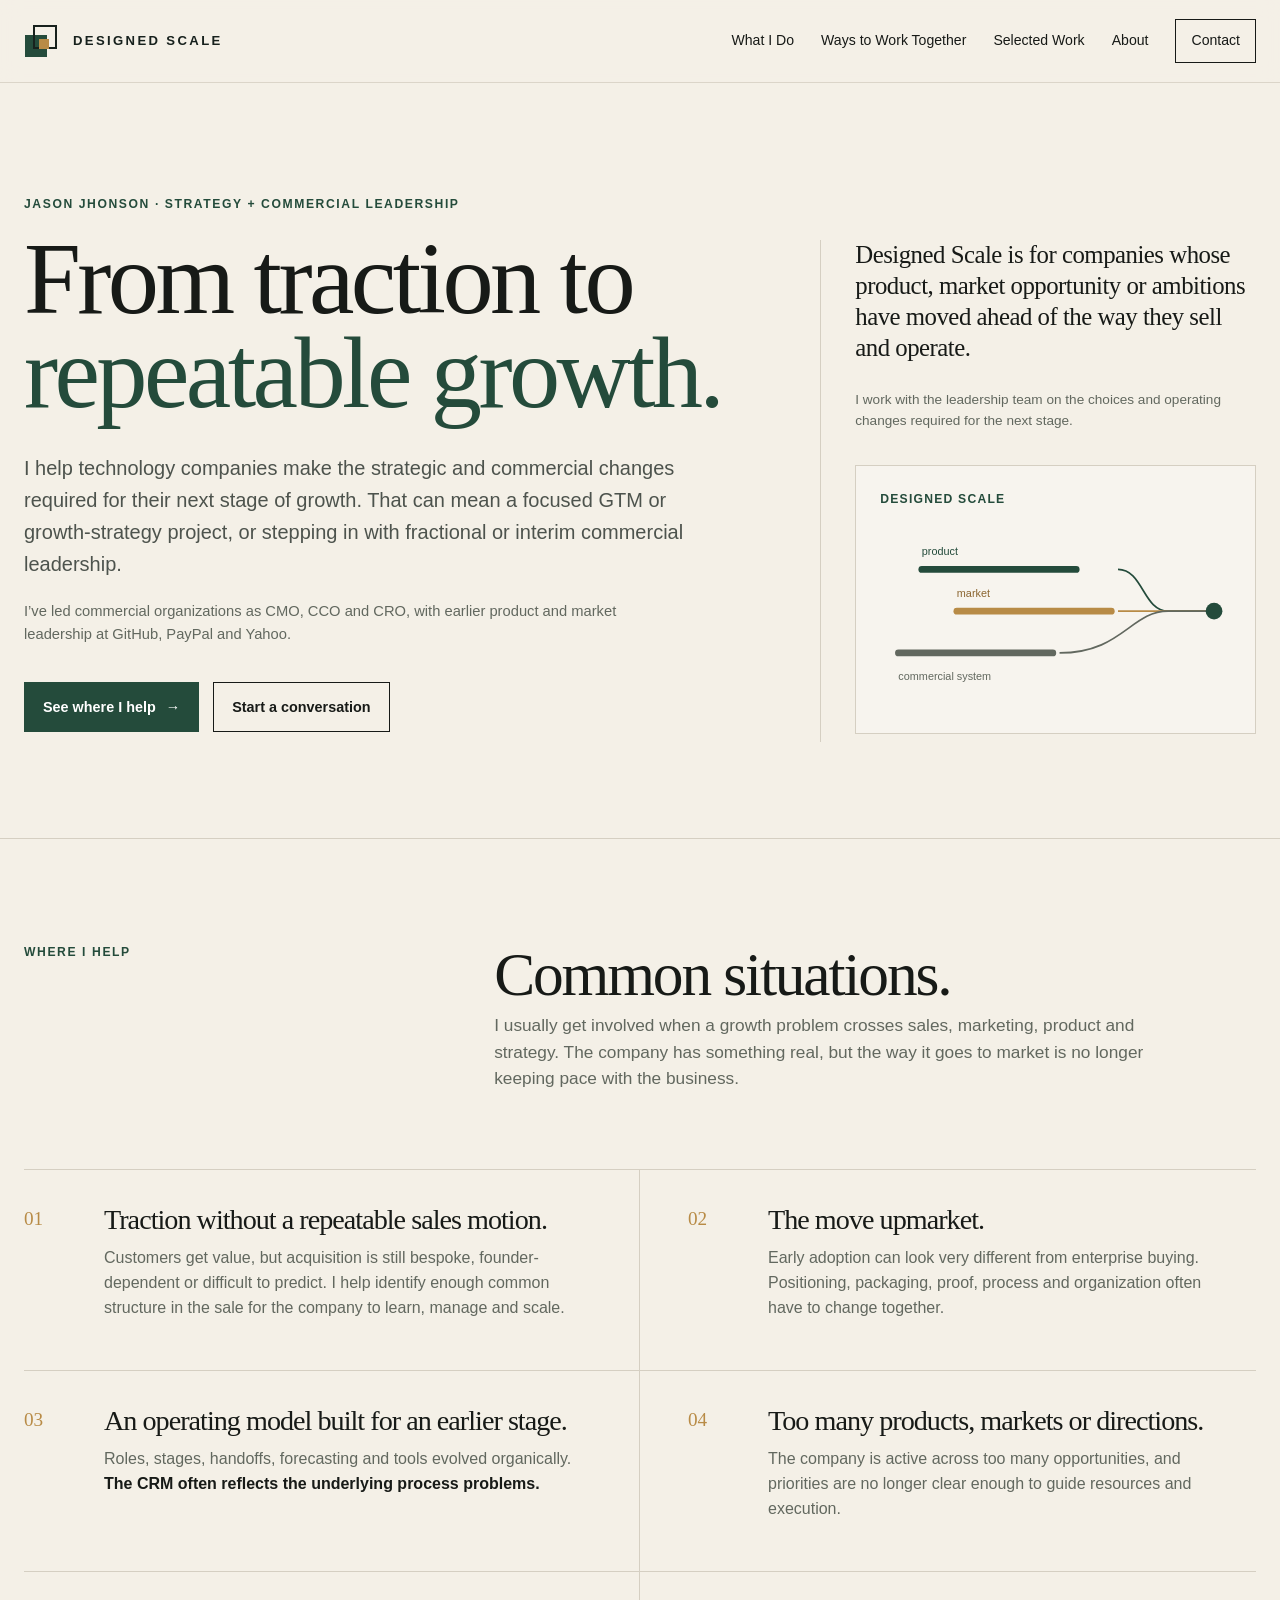
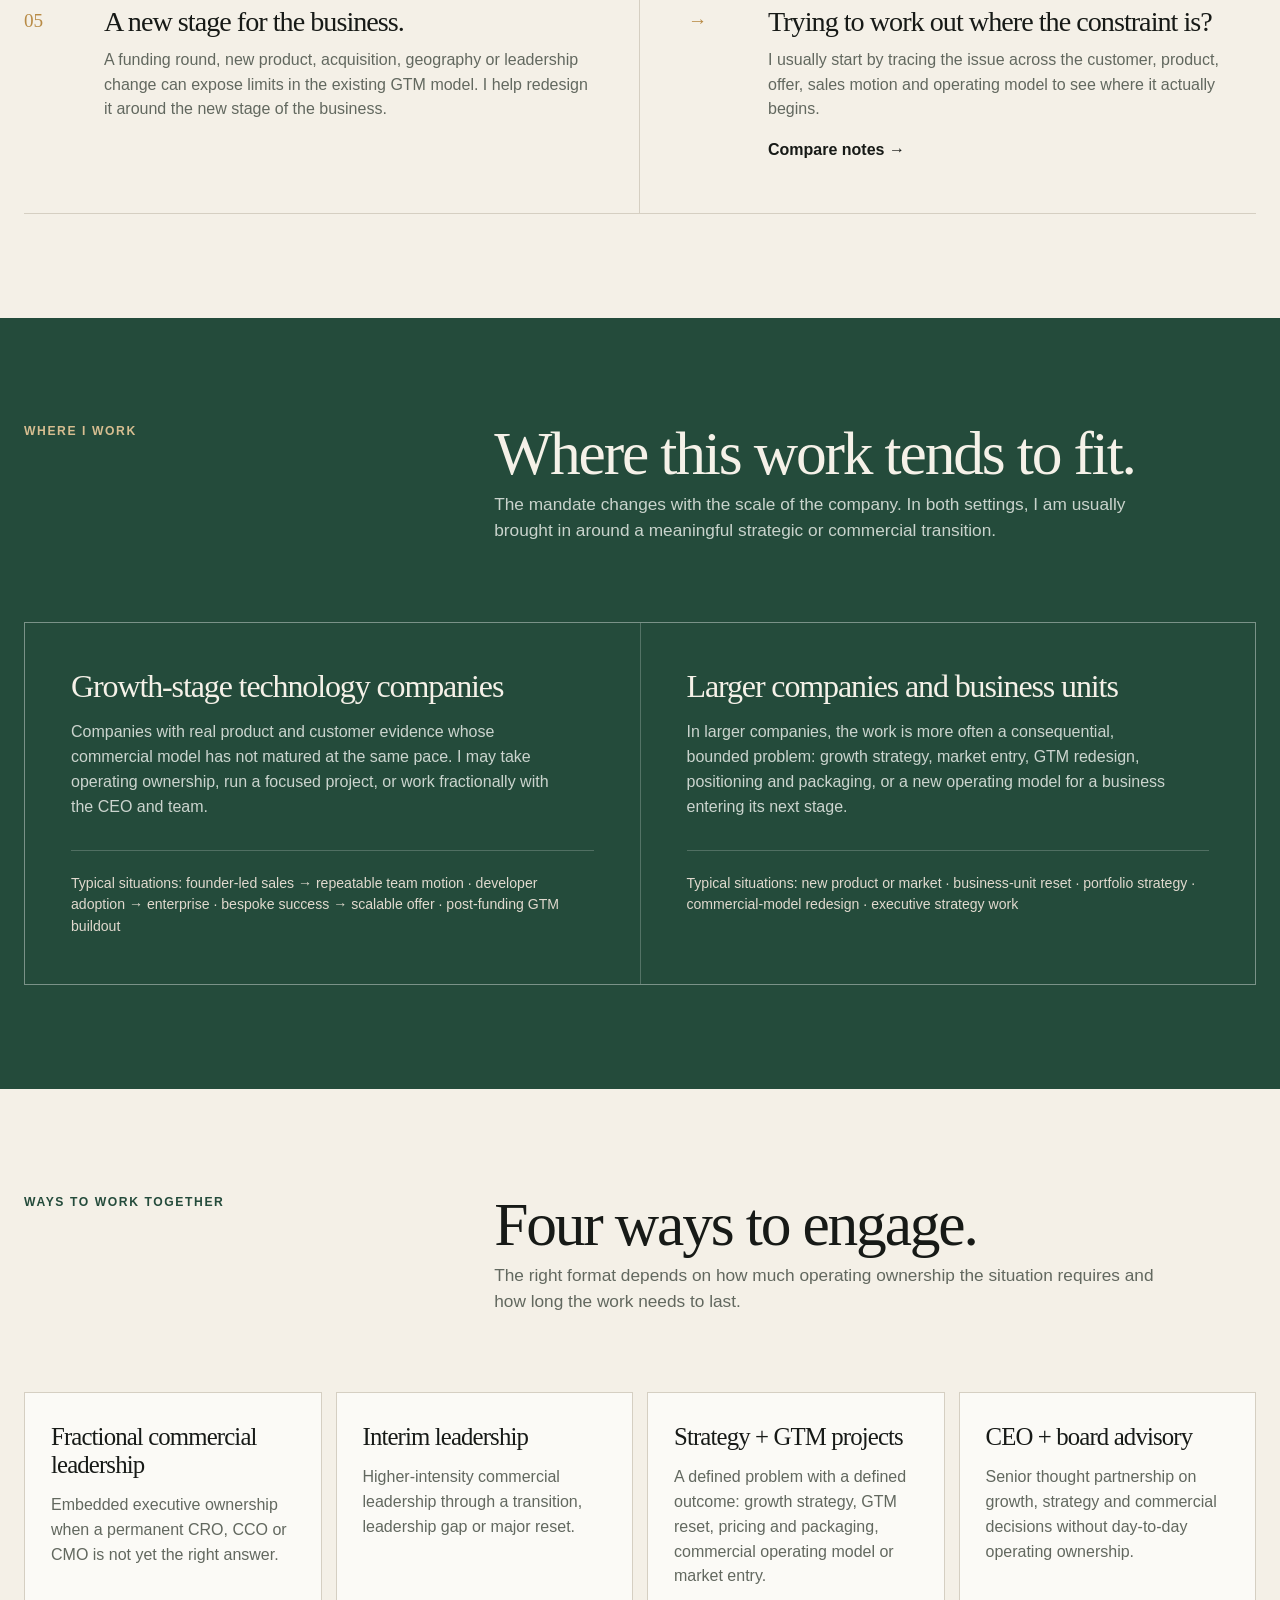
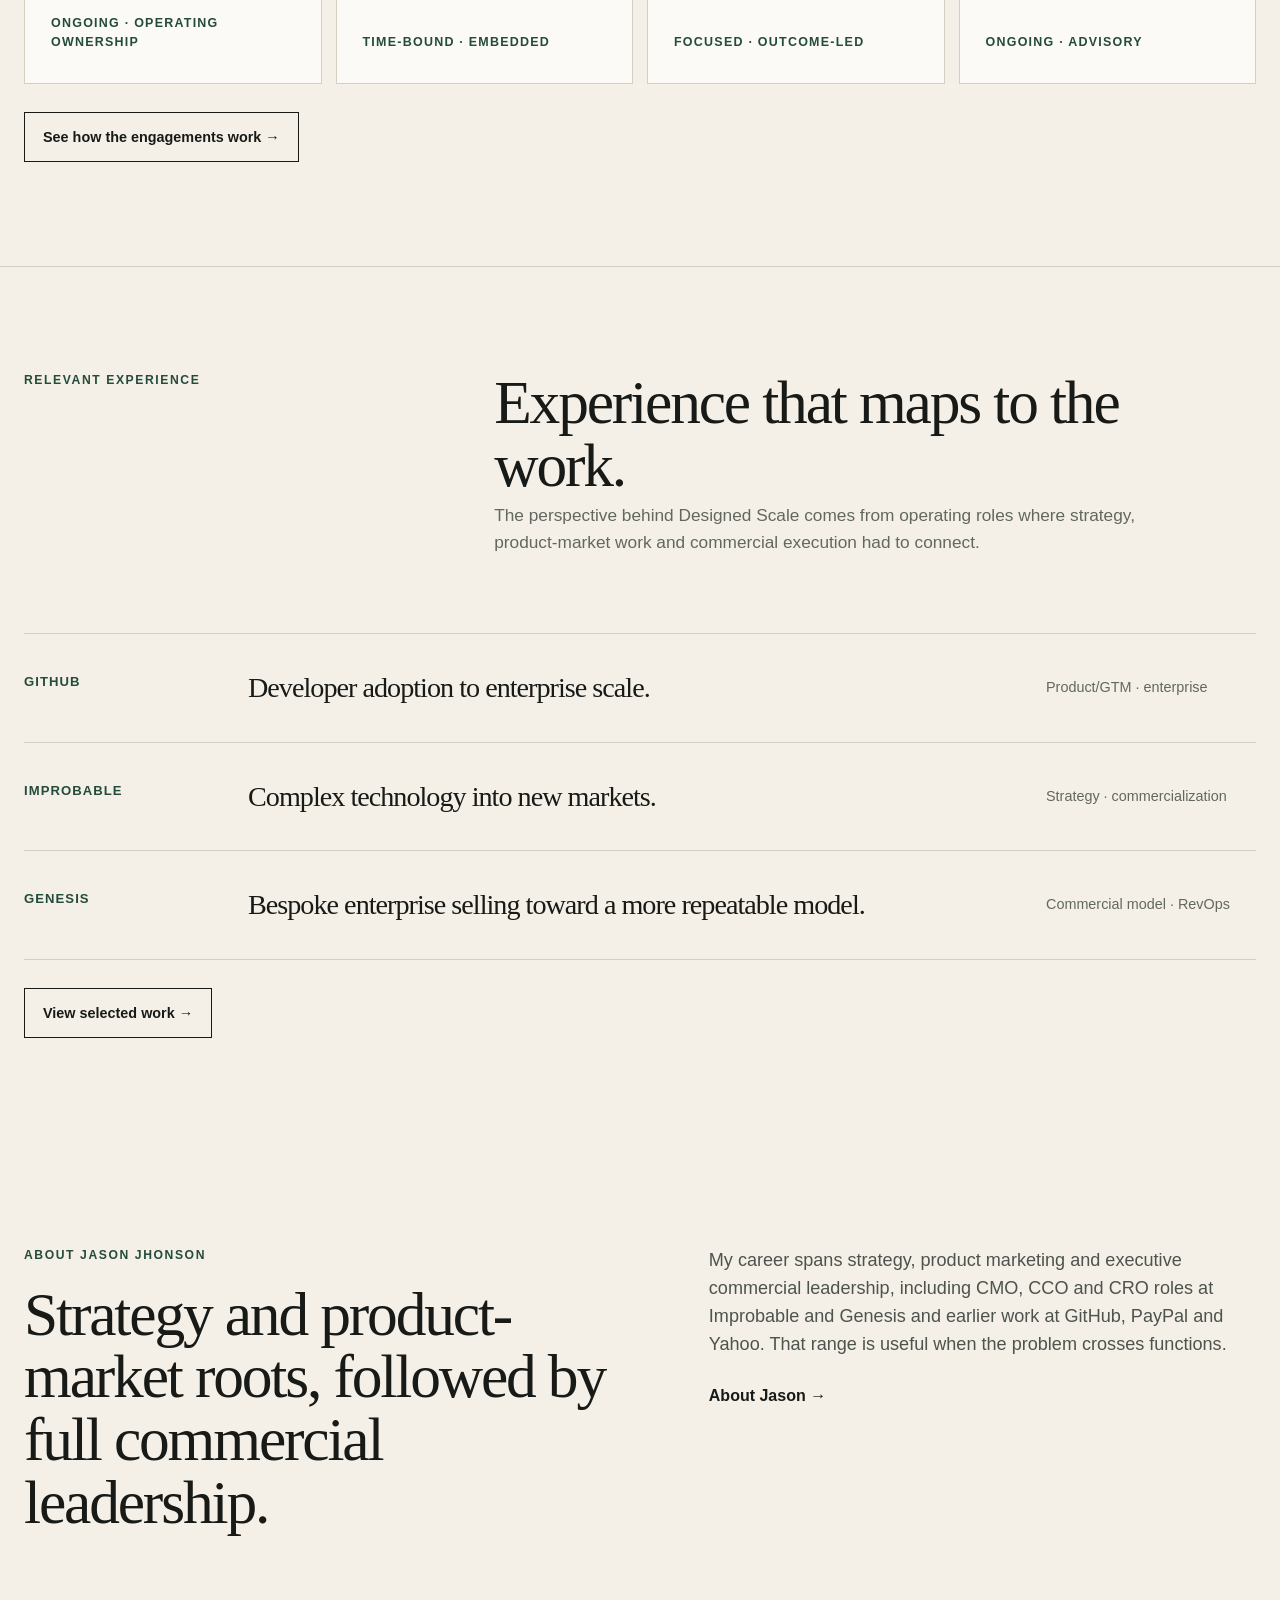
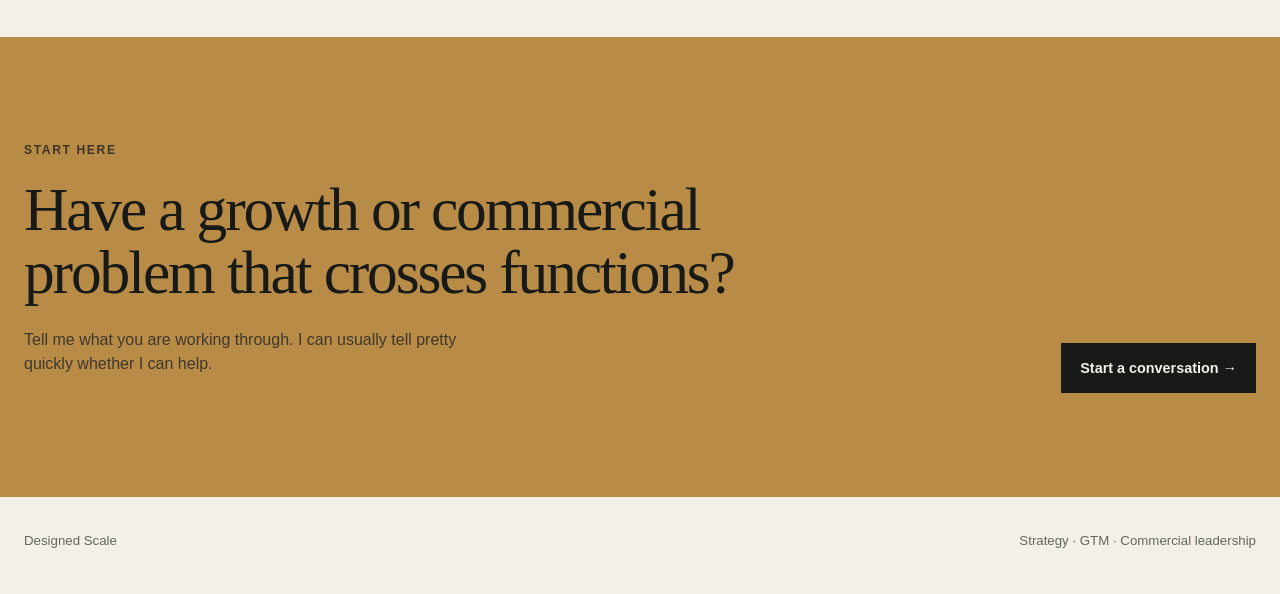
==== commit be9f41fc: "Clarify Jason Jhonson's experience and Designed Scale credibility" ====
--- a/index.html
+++ b/index.html
@@ -3,14 +3,16 @@
 <head>
 <meta charset="utf-8">
 <meta name="viewport" content="width=device-width, initial-scale=1">
-<meta name="robots" content="noindex, nofollow, noarchive">
-<title>Home · Designed Scale</title>
-<meta name="description" content="Strategy and commercial leadership for technology companies at inflection points.">
+<title>Designed Scale | Jason Jhonson, Strategy and Commercial Leadership</title>
+<meta name="description" content="Designed Scale is Jason Jhonson’s independent advisory practice, helping technology companies turn traction into repeatable growth.">
+<link rel="canonical" href="https://designedscale.com/">
 <link rel="icon" href="assets/designed-scale-mark.svg" type="image/svg+xml">
 <link rel="stylesheet" href="style.css">
-<meta property="og:title" content="Home · Designed Scale">
+<meta property="og:title" content="Designed Scale | Strategy and Commercial Leadership">
 <meta property="og:description" content="Strategy and commercial leadership for technology companies at inflection points.">
 <meta property="og:type" content="website">
+<meta property="og:url" content="https://designedscale.com/">
+<meta property="og:site_name" content="Designed Scale">
 </head>
 <body>
 
@@ -30,9 +32,10 @@
 <section class="hero">
   <div class="container hero-grid">
     <div class="hero-copy">
-      <div class="eyebrow">Strategy + commercial leadership</div>
+      <div class="eyebrow">Jason Jhonson · Strategy + commercial leadership</div>
       <h1>From traction to <span class="accent">repeatable growth.</span></h1>
       <p class="kicker">I help technology companies make the strategic and commercial changes required for their next stage of growth. That can mean a focused GTM or growth-strategy project, or stepping in with fractional or interim commercial leadership.</p>
+      <p class="hero-proof">I’ve led commercial organizations as CMO, CCO and CRO, with earlier product and market leadership at GitHub, PayPal and Yahoo.</p>
       <div class="hero-actions">
         <a class="btn primary" href="what-i-do.html">See where I help <span>→</span></a>
         <a class="btn secondary" href="contact.html">Start a conversation</a>
@@ -138,11 +141,11 @@
 <section>
   <div class="container about-strip">
     <div>
-      <div class="eyebrow">Jason</div>
+      <div class="eyebrow">About Jason Jhonson</div>
       <h2>Strategy and product-market roots, followed by full commercial leadership.</h2>
     </div>
     <div>
-      <p class="bio">My career moved from strategy and product marketing into CMO, CCO and CRO roles across companies including GitHub, Improbable, Genesis, PayPal and Yahoo. That range is useful when the problem crosses functions.</p>
+      <p class="bio">My career spans strategy, product marketing and executive commercial leadership, including CMO, CCO and CRO roles at Improbable and Genesis and earlier work at GitHub, PayPal and Yahoo. That range is useful when the problem crosses functions.</p>
       <div style="margin-top:26px"><a href="about.html"><strong>About Jason →</strong></a></div>
     </div>
   </div>
--- a/style.css
+++ b/style.css
@@ -81,6 +81,7 @@
 .hero h1 .accent{color:var(--green)}
 .hero-copy{padding-bottom:10px}
 .hero-copy .kicker{margin-top:32px;max-width:690px;font-size:1.25rem;color:#4D534D}
+.hero-proof{max-width:660px;margin:18px 0 0;font-size:.92rem;line-height:1.55;color:var(--muted)}
 .hero-actions{display:flex;gap:14px;margin-top:36px;flex-wrap:wrap}
 .btn{display:inline-flex;align-items:center;gap:10px;padding:13px 18px;border:1px solid var(--ink);font-weight:700;font-size:.9rem}
 .btn.primary{background:var(--green);border-color:var(--green);color:#fff}
@@ -168,6 +169,8 @@
 .case dt{font-size:.78rem;text-transform:uppercase;letter-spacing:.08em;color:var(--green);font-weight:800}
 .case dd{margin:0;color:var(--muted)}
 .about-grid{display:grid;grid-template-columns:1fr 1fr;gap:90px}
+.about-grid .site-profile-link{color:var(--green);text-decoration:underline;text-underline-offset:3px}
+.about-grid .site-profile-link:hover{color:var(--ink)}
 .about-grid .big{font-family:"Iowan Old Style","Palatino Linotype",Palatino,Georgia,serif;font-size:2.3rem;line-height:1.12;letter-spacing:-.03em;color:var(--green)}
 .timeline{border-top:1px solid var(--line);margin-top:54px}
 .timeline-row{display:grid;grid-template-columns:160px 1fr;gap:38px;padding:26px 0;border-bottom:1px solid var(--line)}
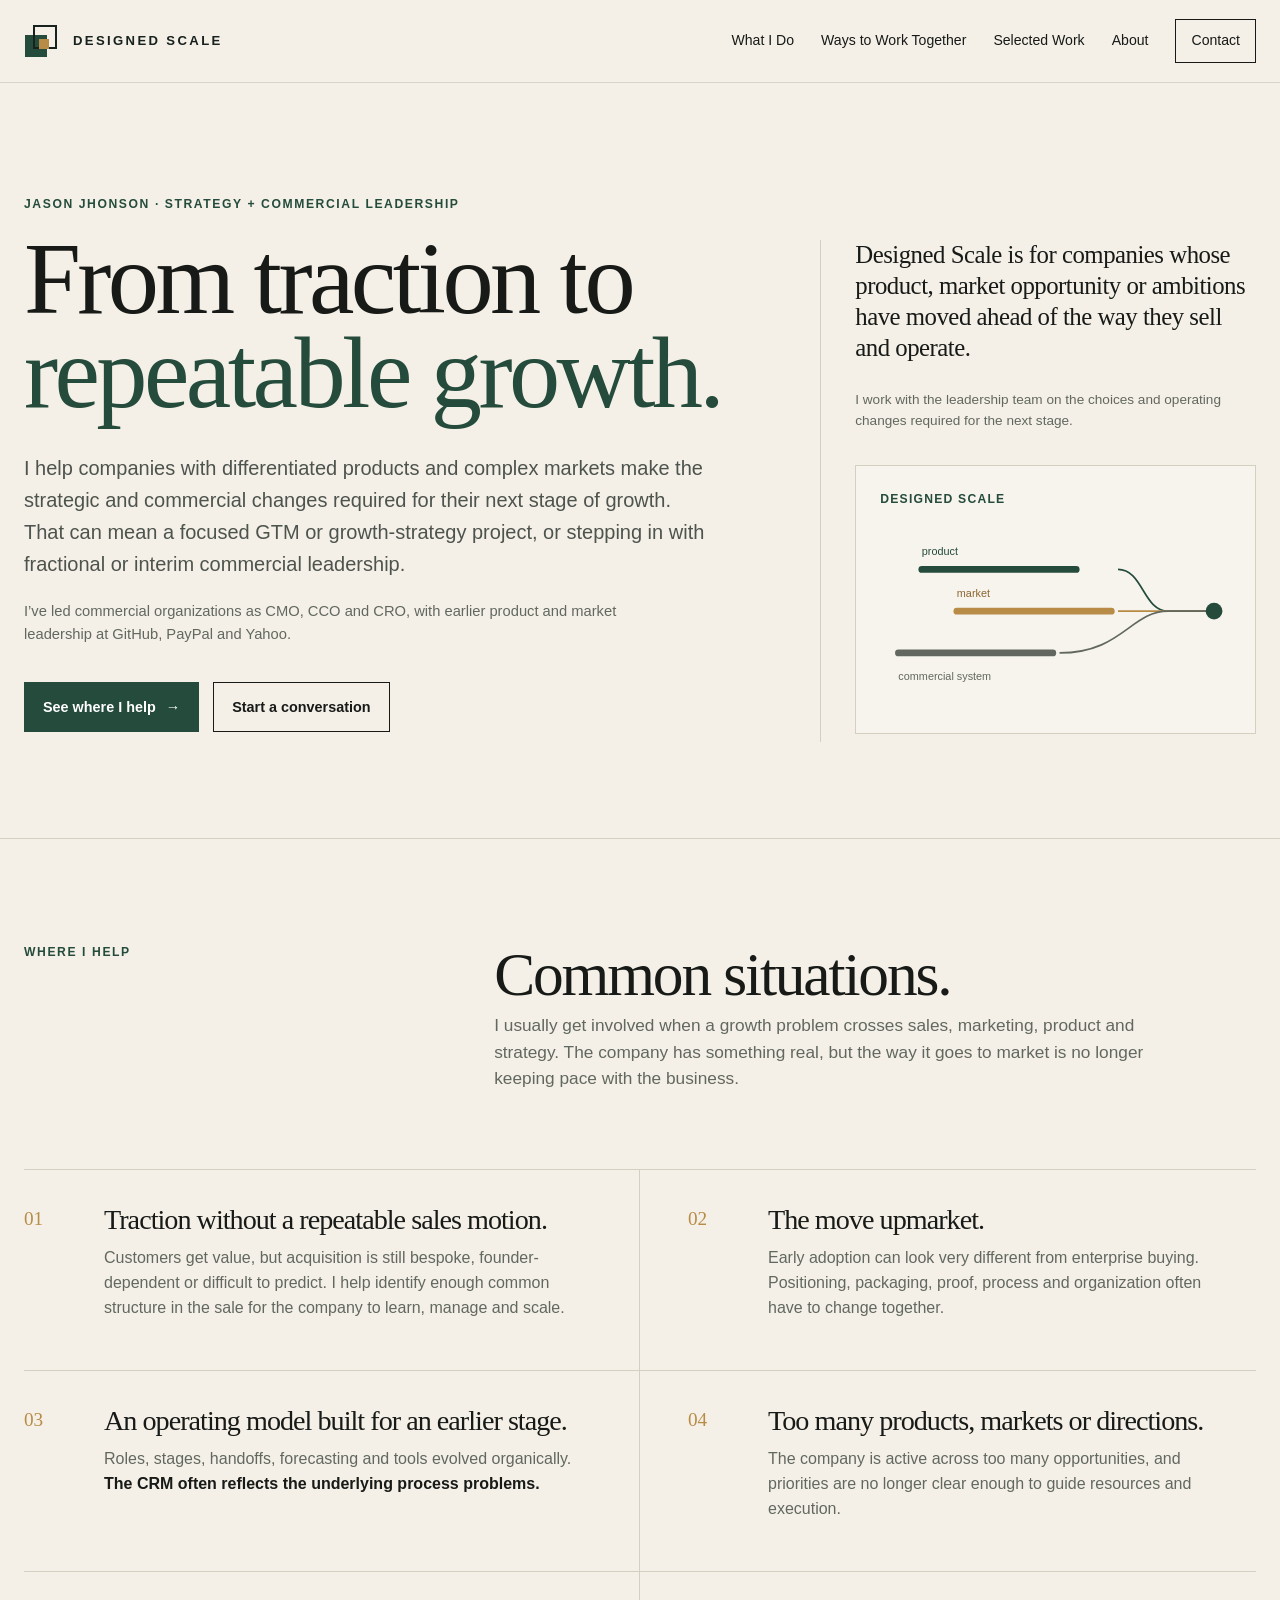
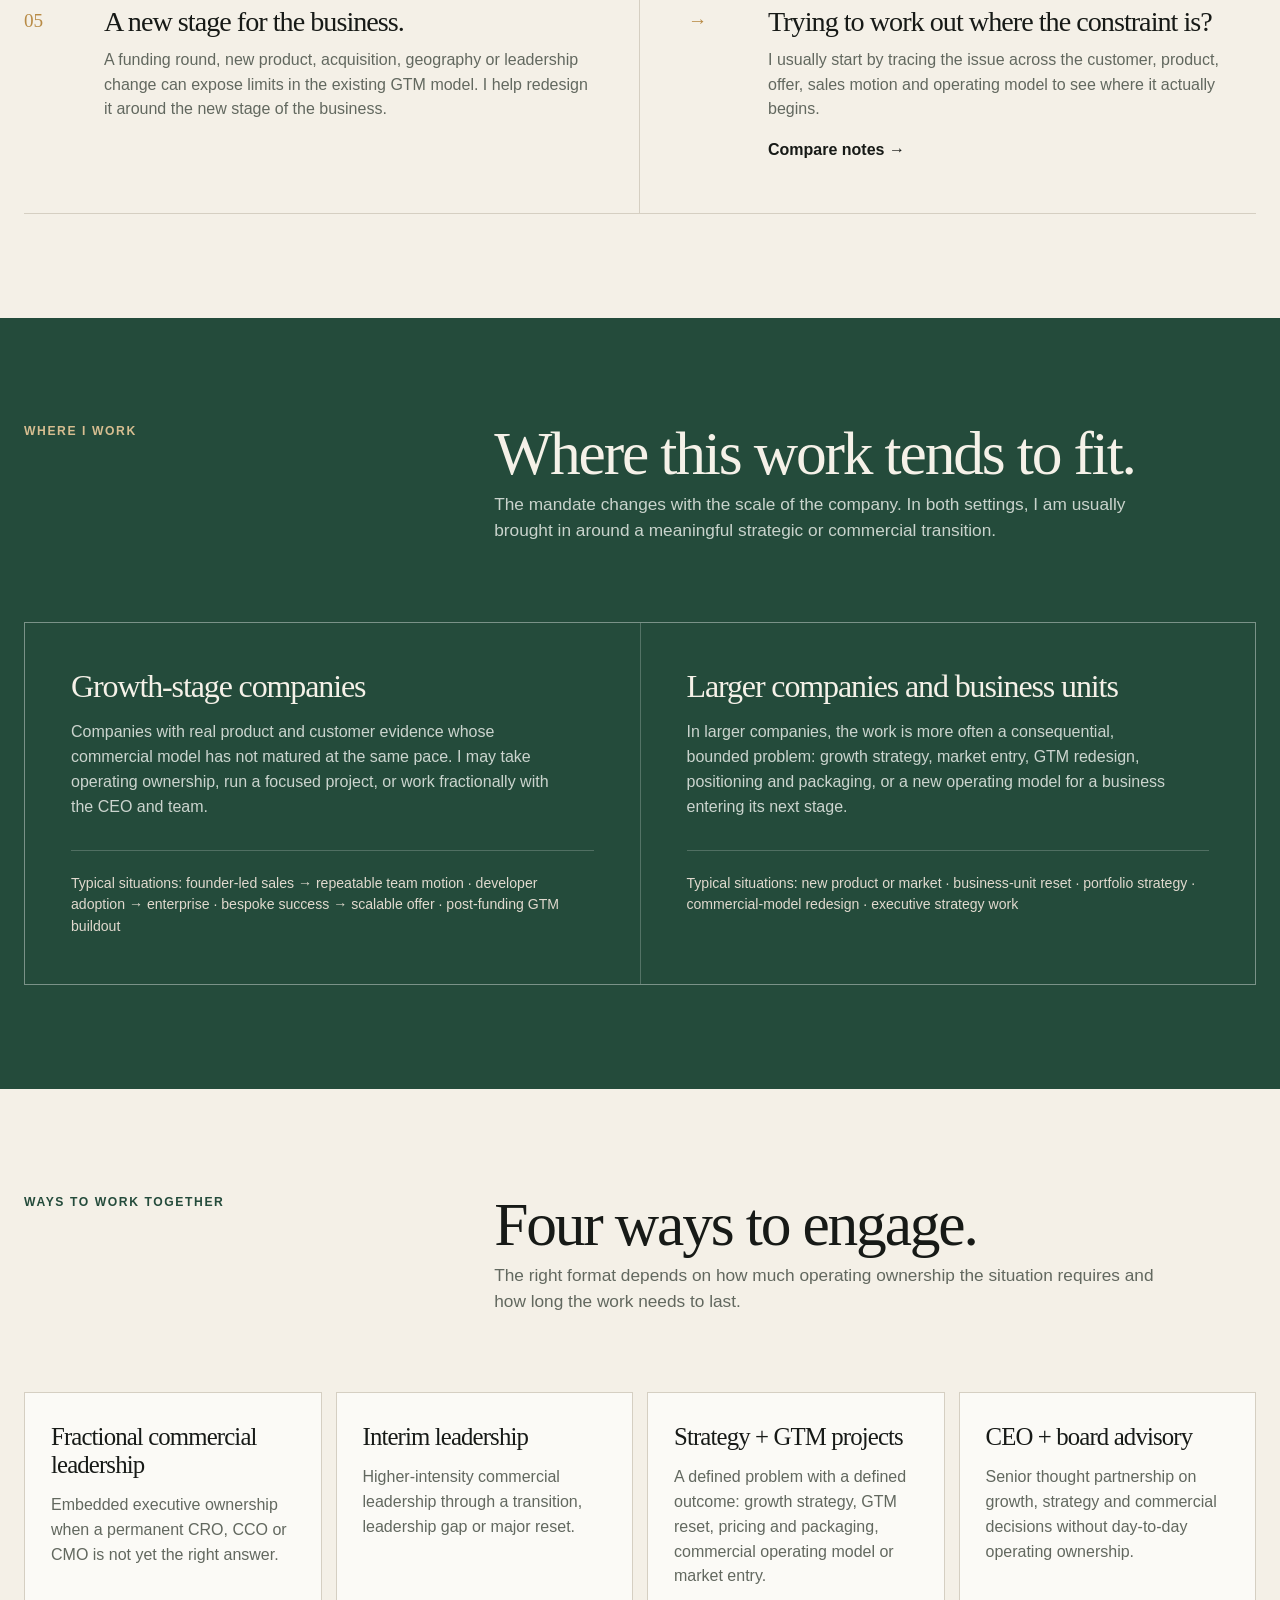
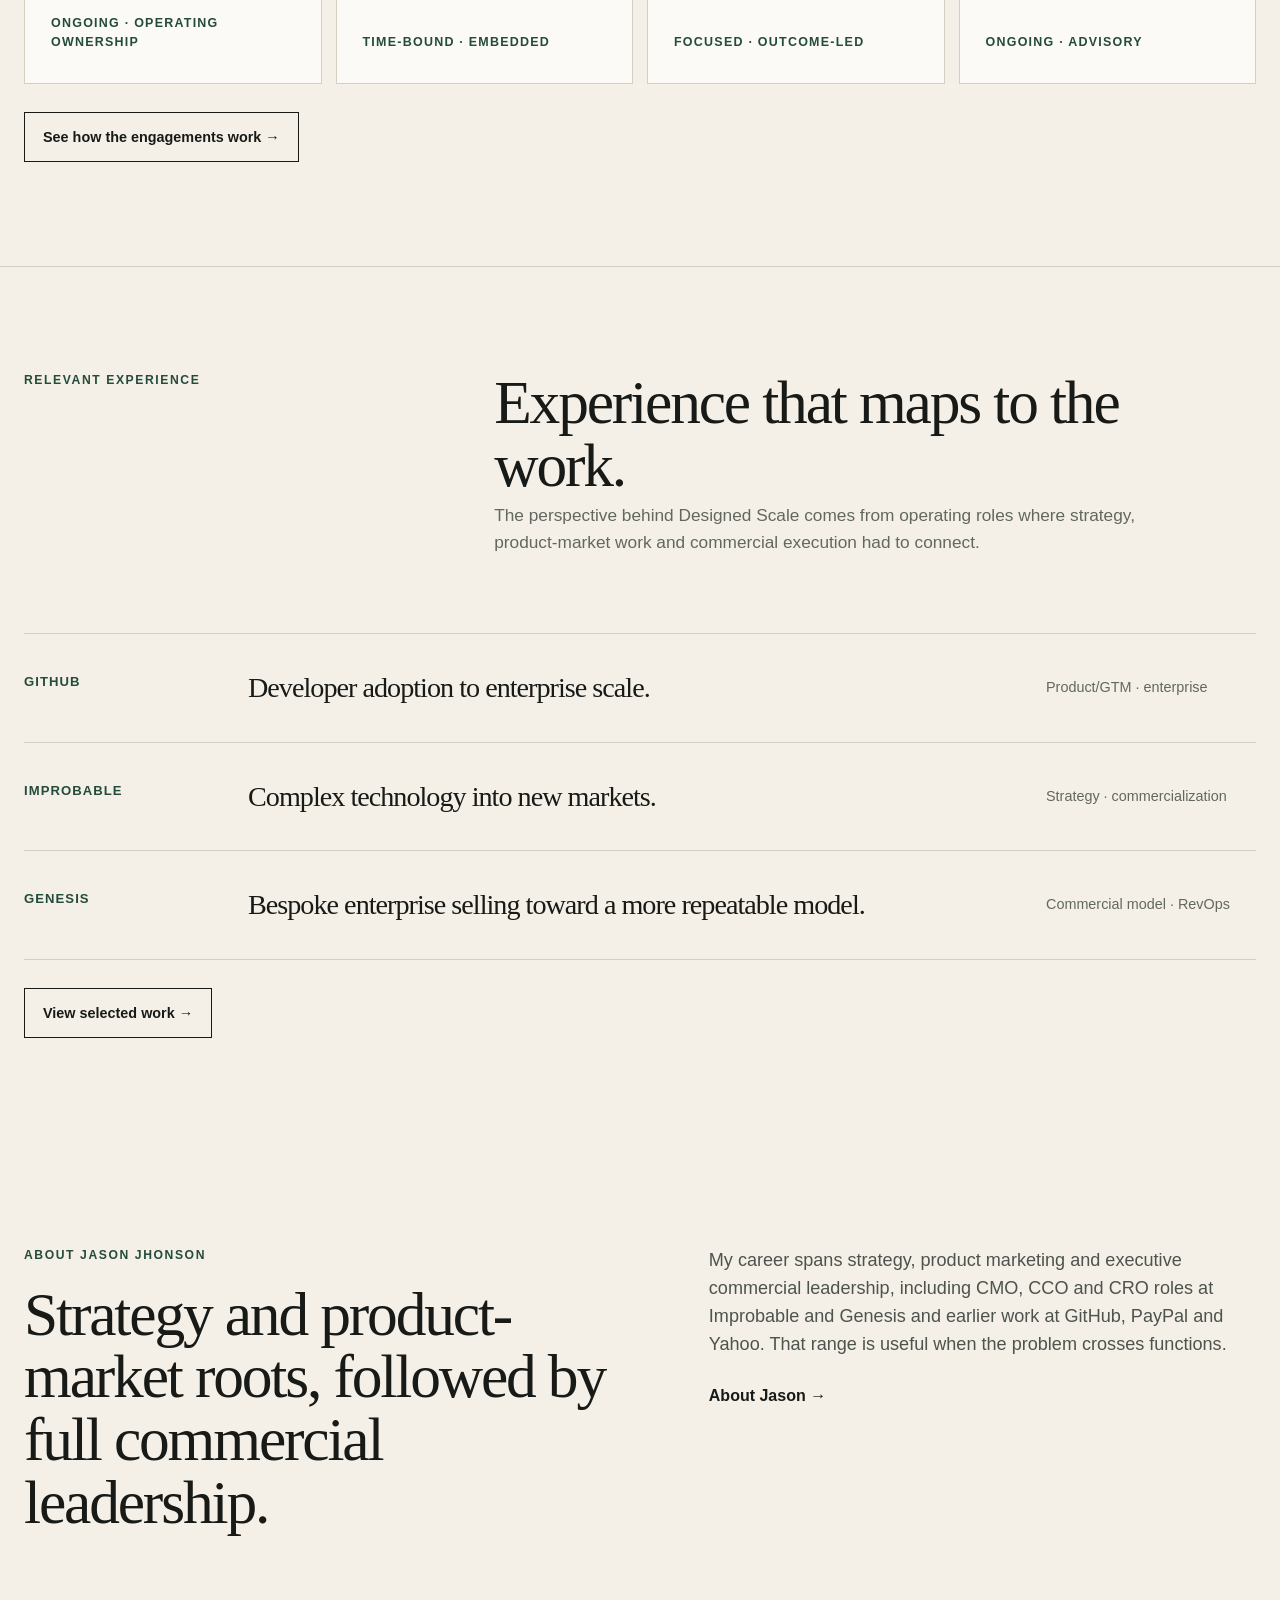
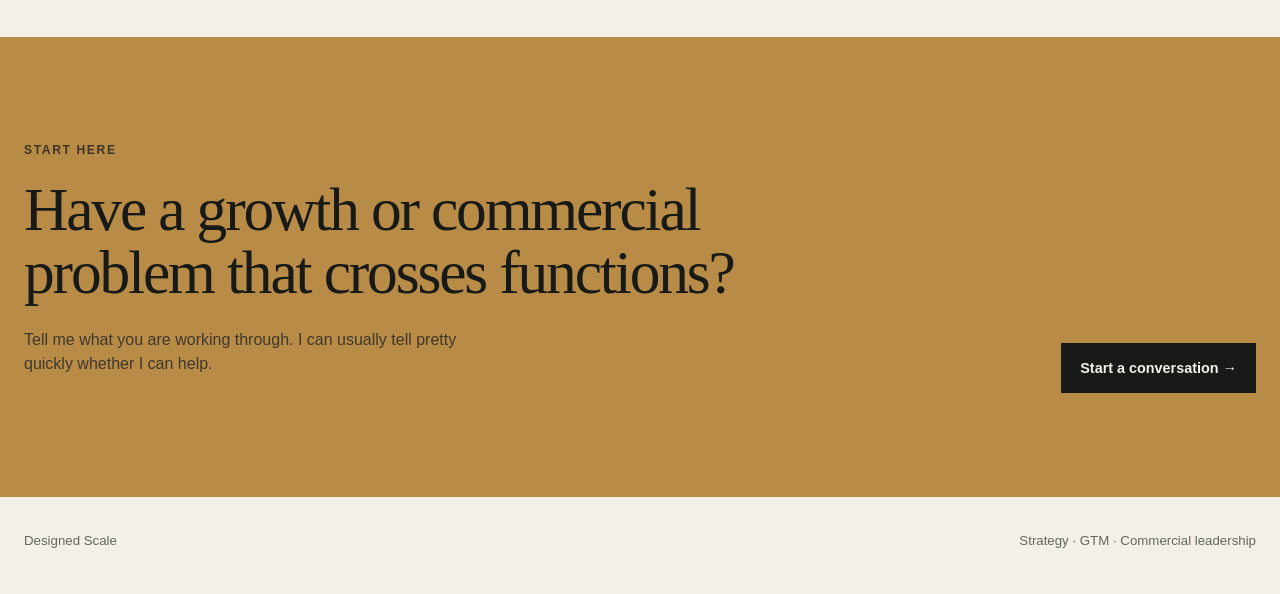
==== commit f2ddb780: "Broaden Designed Scale positioning beyond technology-company labels" ====
--- a/index.html
+++ b/index.html
@@ -4,12 +4,12 @@
 <meta charset="utf-8">
 <meta name="viewport" content="width=device-width, initial-scale=1">
 <title>Designed Scale | Jason Jhonson, Strategy and Commercial Leadership</title>
-<meta name="description" content="Designed Scale is Jason Jhonson’s independent advisory practice, helping technology companies turn traction into repeatable growth.">
+<meta name="description" content="Designed Scale is Jason Jhonson’s independent advisory practice, helping companies turn traction into repeatable growth.">
 <link rel="canonical" href="https://designedscale.com/">
 <link rel="icon" href="assets/designed-scale-mark.svg" type="image/svg+xml">
 <link rel="stylesheet" href="style.css">
 <meta property="og:title" content="Designed Scale | Strategy and Commercial Leadership">
-<meta property="og:description" content="Strategy and commercial leadership for technology companies at inflection points.">
+<meta property="og:description" content="Strategy and commercial leadership for companies at inflection points.">
 <meta property="og:type" content="website">
 <meta property="og:url" content="https://designedscale.com/">
 <meta property="og:site_name" content="Designed Scale">
@@ -34,7 +34,7 @@
     <div class="hero-copy">
       <div class="eyebrow">Jason Jhonson · Strategy + commercial leadership</div>
       <h1>From traction to <span class="accent">repeatable growth.</span></h1>
-      <p class="kicker">I help technology companies make the strategic and commercial changes required for their next stage of growth. That can mean a focused GTM or growth-strategy project, or stepping in with fractional or interim commercial leadership.</p>
+      <p class="kicker">I help companies with differentiated products and complex markets make the strategic and commercial changes required for their next stage of growth. That can mean a focused GTM or growth-strategy project, or stepping in with fractional or interim commercial leadership.</p>
       <p class="hero-proof">I’ve led commercial organizations as CMO, CCO and CRO, with earlier product and market leadership at GitHub, PayPal and Yahoo.</p>
       <div class="hero-actions">
         <a class="btn primary" href="what-i-do.html">See where I help <span>→</span></a>
@@ -92,7 +92,7 @@
     </div>
     <div class="context-grid">
       <div class="context-card">
-        <h3>Growth-stage technology companies</h3>
+        <h3>Growth-stage companies</h3>
         <p>Companies with real product and customer evidence whose commercial model has not matured at the same pace. I may take operating ownership, run a focused project, or work fractionally with the CEO and team.</p>
         <div class="meta">Typical situations: founder-led sales → repeatable team motion · developer adoption → enterprise · bespoke success → scalable offer · post-funding GTM buildout</div>
       </div>
@@ -169,4 +169,4 @@
 <script src="site.js"></script>
 
 </body>
-</html>+</html>
--- a/style.css
+++ b/style.css
@@ -156,6 +156,24 @@
 .format .when{font-size:.9rem;color:var(--muted)}
 .format ul{margin:0;padding-left:18px;color:var(--muted)}
 .format li{margin:0 0 9px}
+
+/* Ways to Work Together: give the two detailed engagement models room to breathe. */
+.ways-engagements .format{
+  gap:clamp(40px, 4vw, 62px);
+  padding:60px 0 68px;
+}
+.ways-engagements .format h3{line-height:1.16;margin-bottom:18px}
+.ways-engagements .format > div > strong{display:block;line-height:1.45;margin-bottom:16px}
+.ways-engagements .format .when{
+  font-size:.96rem;
+  line-height:1.7;
+  margin-bottom:20px;
+}
+.ways-engagements .format .when:last-child{margin-bottom:0}
+.ways-engagements .format ul{padding-left:21px;line-height:1.7}
+.ways-engagements .format li{margin-bottom:15px;padding-left:3px}
+.ways-engagements .format li:last-child{margin-bottom:0}
+
 .principles{display:grid;grid-template-columns:repeat(4,1fr);gap:12px;margin-top:42px}
 .principle{border-top:2px solid var(--green);padding:18px 10px 0 0}
 .principle strong{display:block;margin-bottom:8px}
@@ -218,3 +236,11 @@
   .brand-mark:after{width:18px;height:18px}
   .brand-mark i{left:13px;top:13px;width:9px;height:9px}
 }
+
+@media (max-width:980px){
+  .ways-engagements .format{gap:30px}
+}
+@media (max-width:680px){
+  .ways-engagements .format{gap:24px;padding:46px 0 52px}
+  .ways-engagements .format h3{margin-bottom:12px}
+}
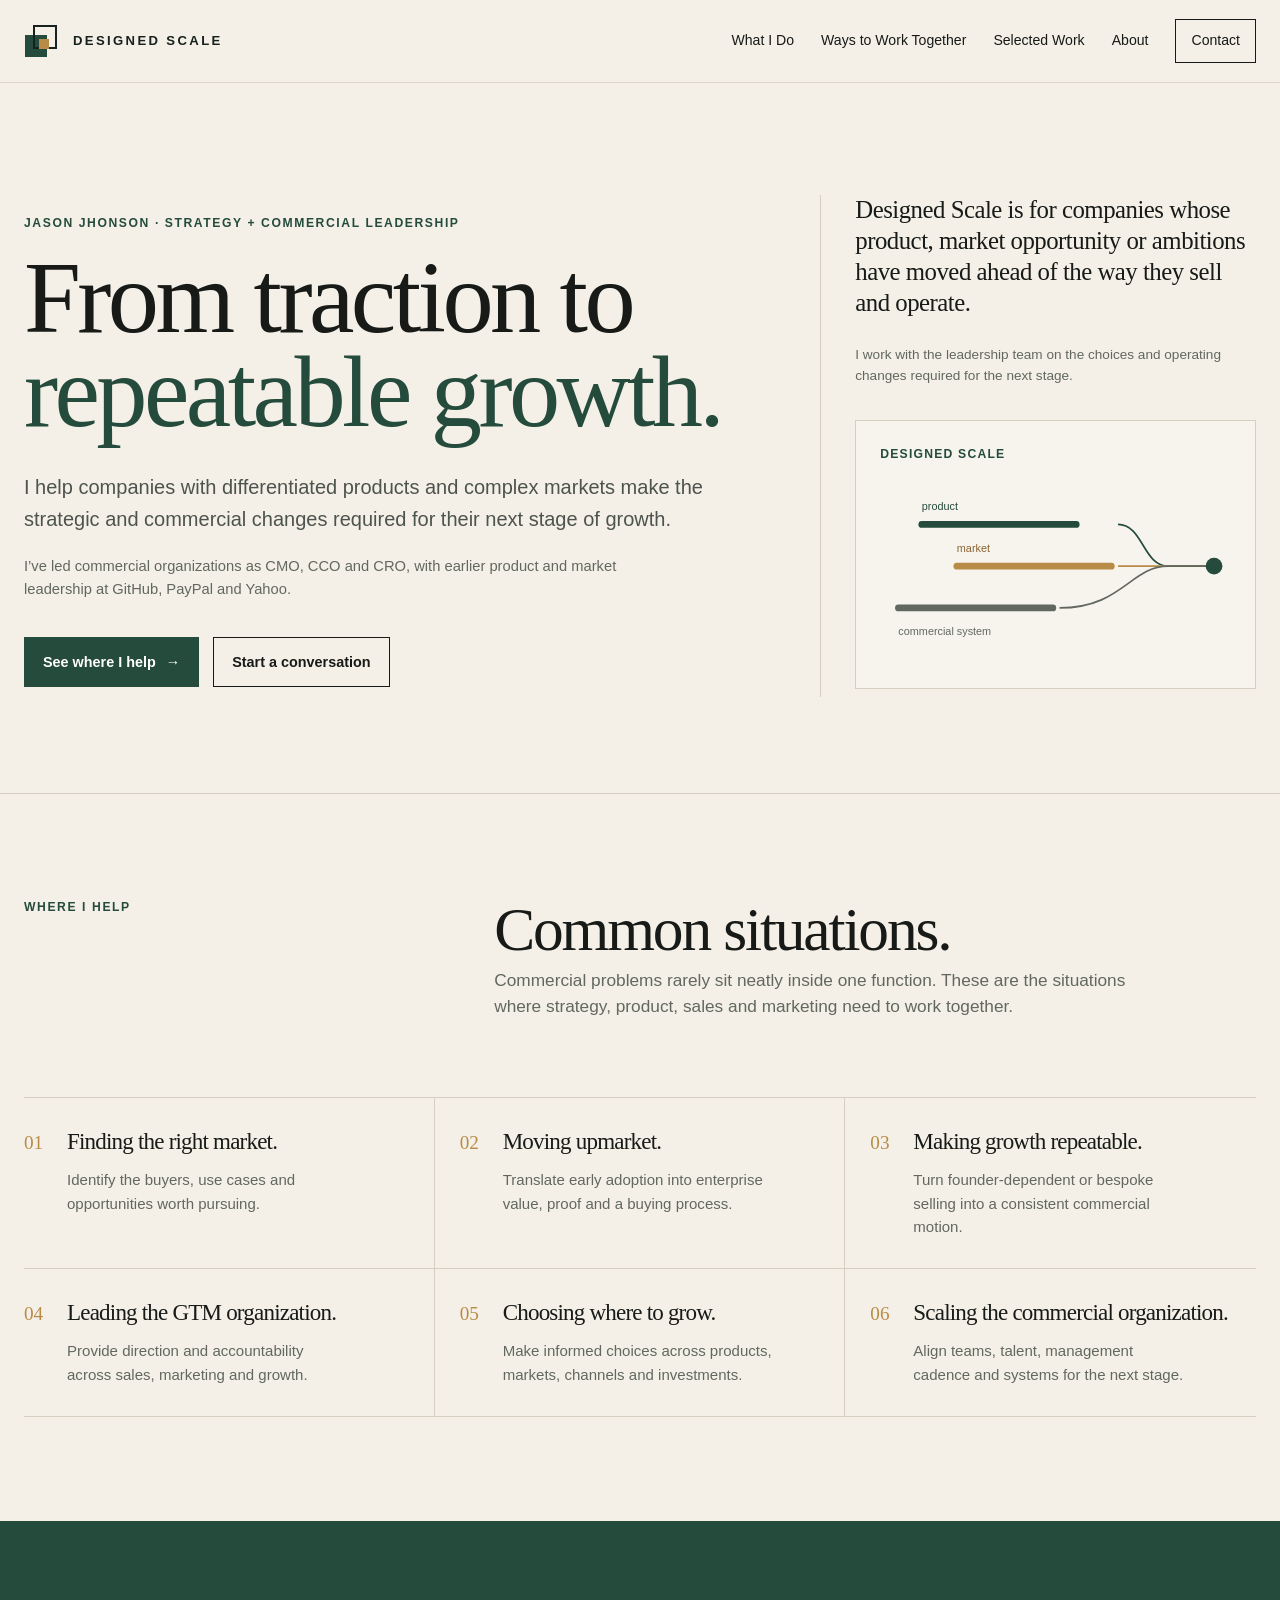
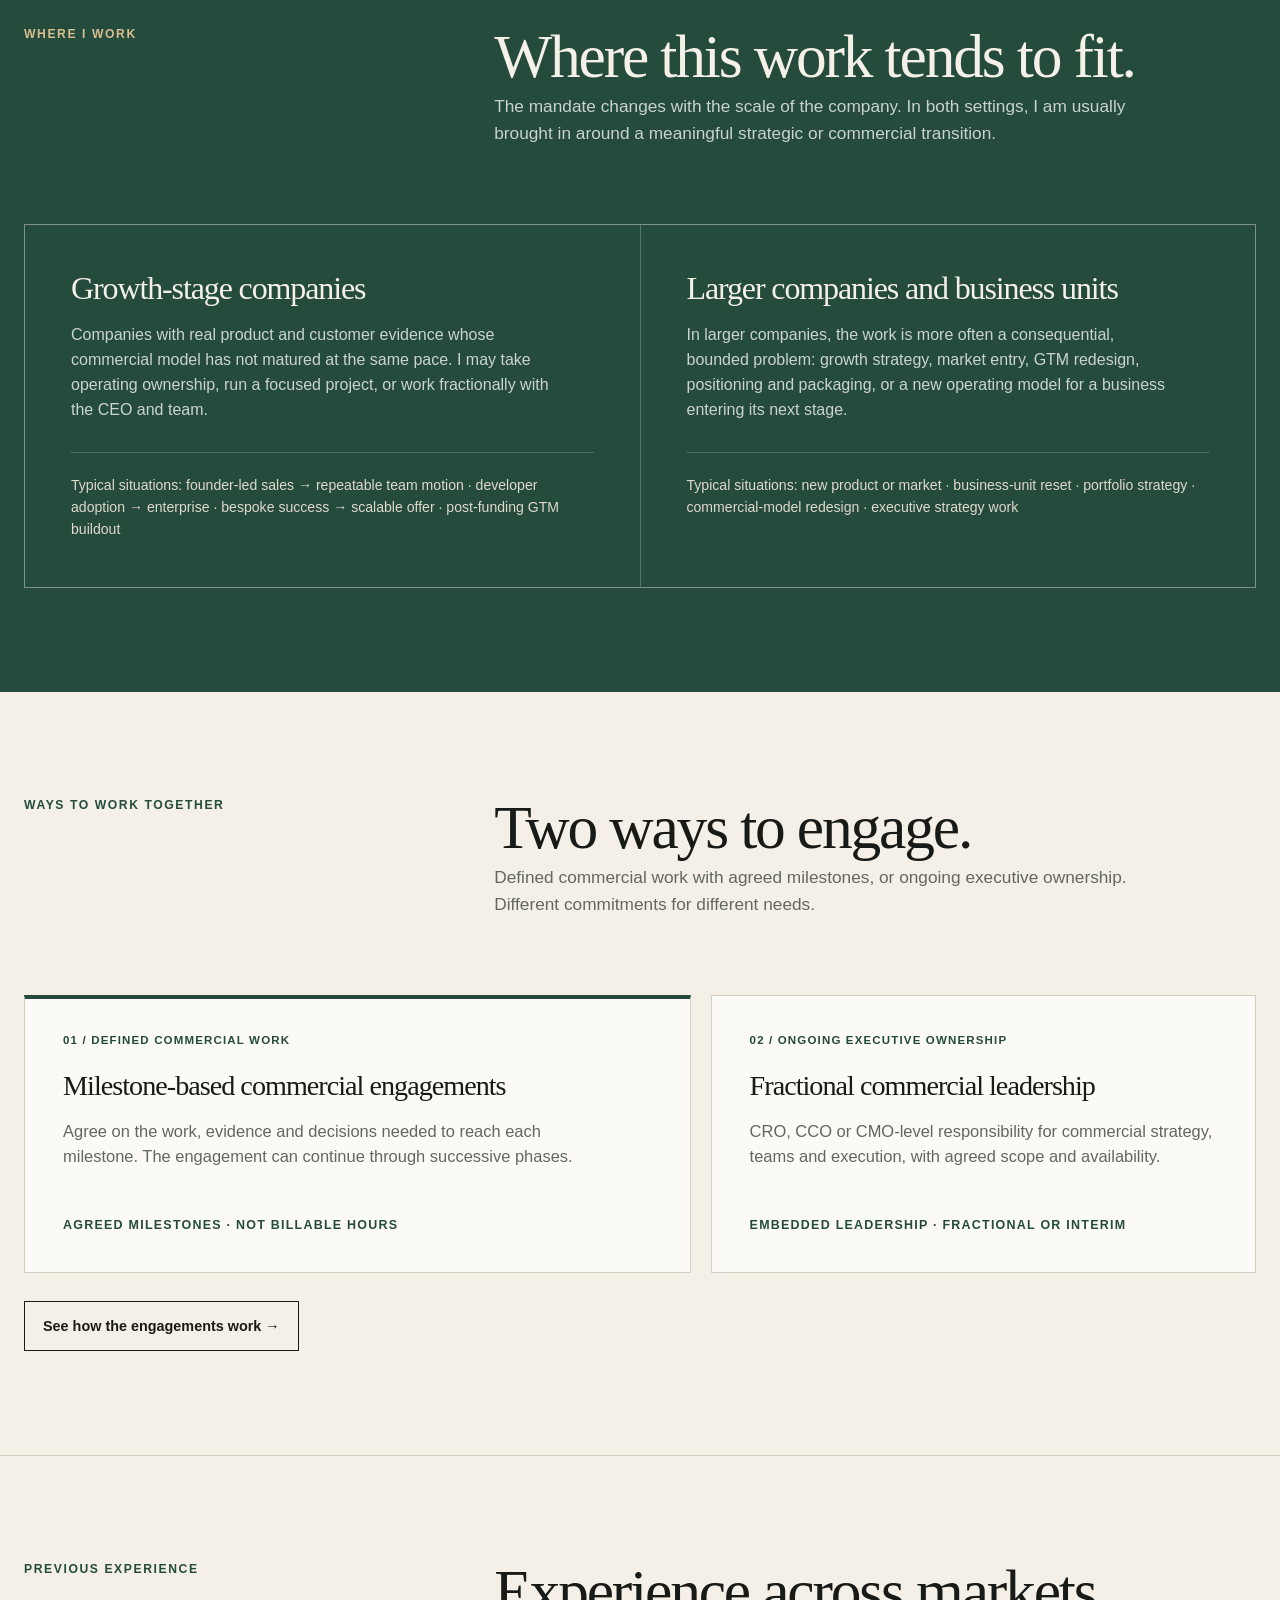
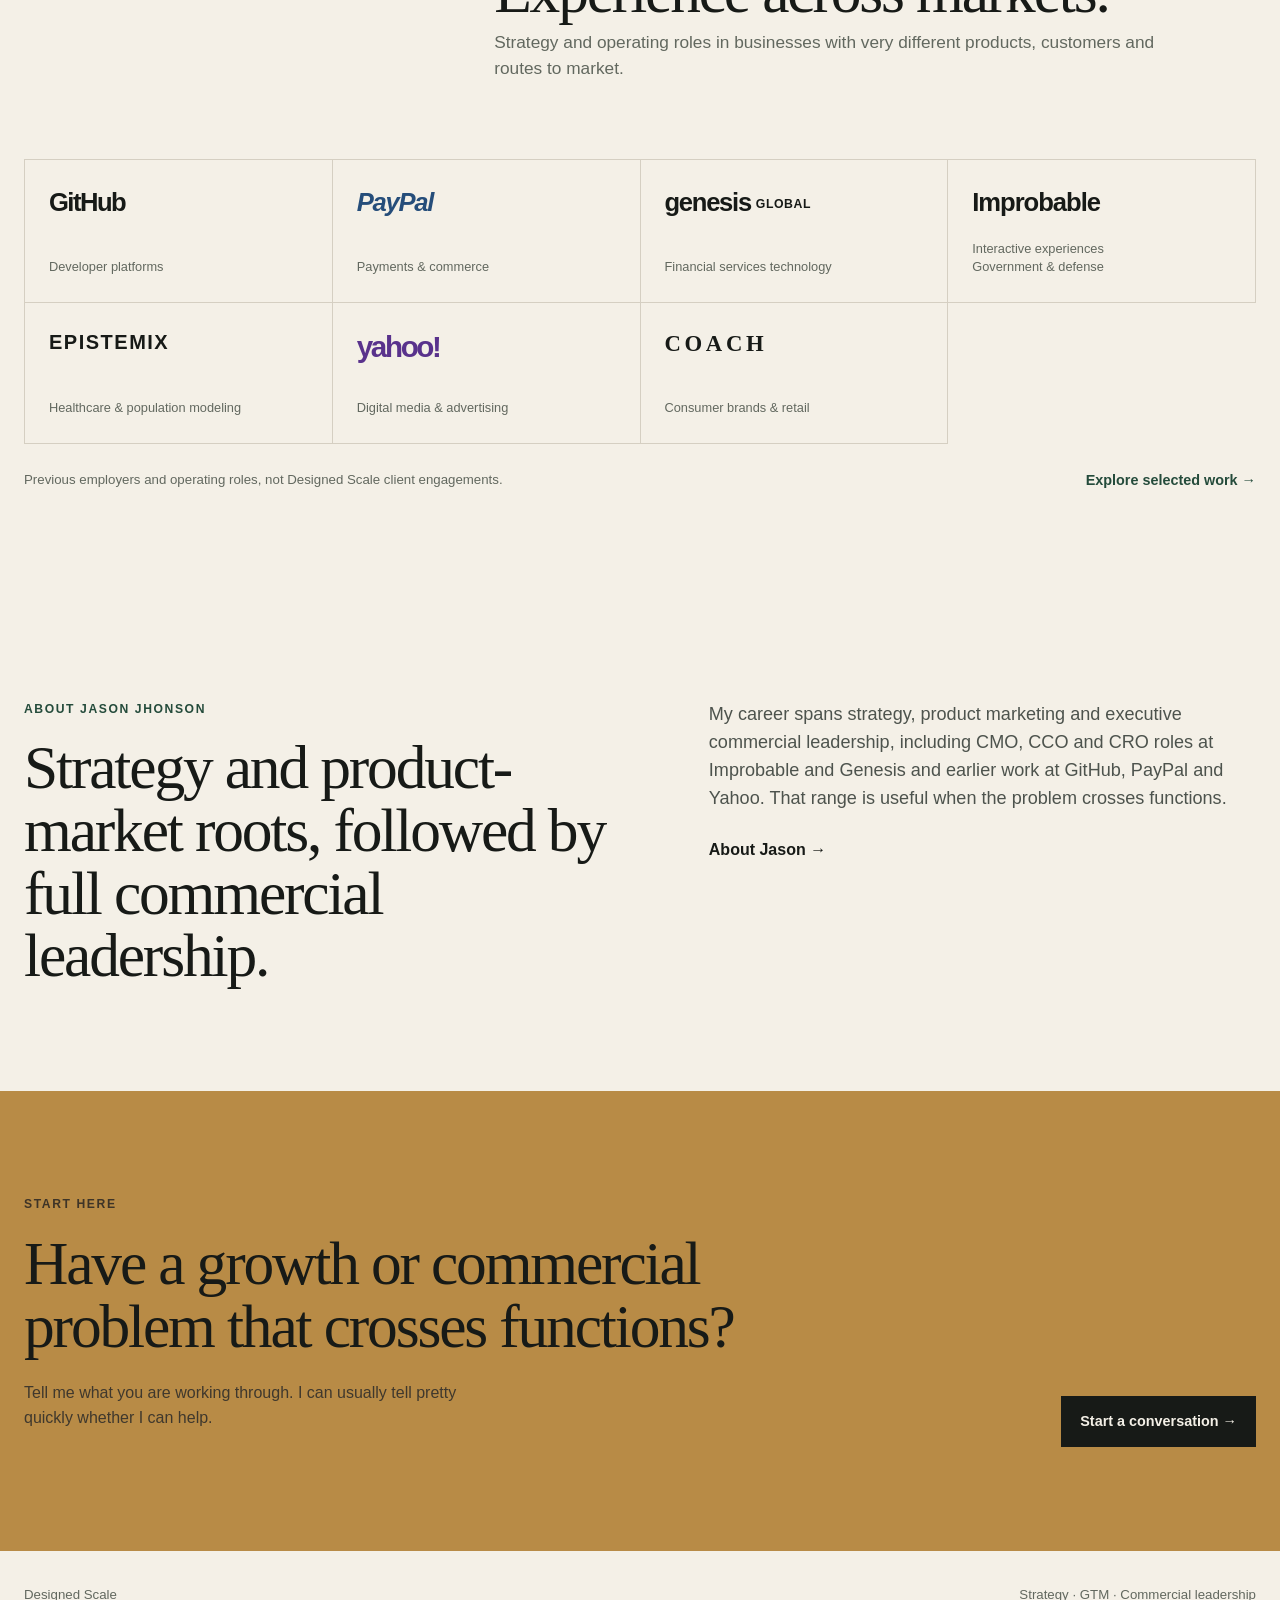
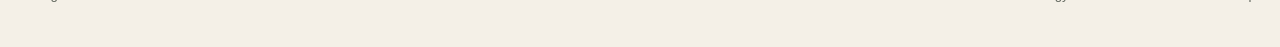
==== commit 5c78824c: "Align homepage with six commercial challenges, two engagement models and prior-market experience" ====
--- a/index.html
+++ b/index.html
@@ -34,7 +34,7 @@
     <div class="hero-copy">
       <div class="eyebrow">Jason Jhonson · Strategy + commercial leadership</div>
       <h1>From traction to <span class="accent">repeatable growth.</span></h1>
-      <p class="kicker">I help companies with differentiated products and complex markets make the strategic and commercial changes required for their next stage of growth. That can mean a focused GTM or growth-strategy project, or stepping in with fractional or interim commercial leadership.</p>
+      <p class="kicker">I help companies with differentiated products and complex markets make the strategic and commercial changes required for their next stage of growth.</p>
       <p class="hero-proof">I’ve led commercial organizations as CMO, CCO and CRO, with earlier product and market leadership at GitHub, PayPal and Yahoo.</p>
       <div class="hero-actions">
         <a class="btn primary" href="what-i-do.html">See where I help <span>→</span></a>
@@ -69,17 +69,17 @@
       <div><div class="eyebrow">Where I help</div></div>
       <div>
         <h2>Common situations.</h2>
-        <p class="lead">I usually get involved when a growth problem crosses sales, marketing, product and strategy. The company has something real, but the way it goes to market is no longer keeping pace with the business.</p>
+        <p class="lead">Commercial problems rarely sit neatly inside one function. These are the situations where strategy, product, sales and marketing need to work together.</p>
       </div>
     </div>
 
-    <div class="problem-grid">
-      <div class="problem"><div class="problem-num">01</div><div><h3>Traction without a repeatable sales motion.</h3><p>Customers get value, but acquisition is still bespoke, founder-dependent or difficult to predict. I help identify enough common structure in the sale for the company to learn, manage and scale.</p></div></div>
-      <div class="problem"><div class="problem-num">02</div><div><h3>The move upmarket.</h3><p>Early adoption can look very different from enterprise buying. Positioning, packaging, proof, process and organization often have to change together.</p></div></div>
-      <div class="problem"><div class="problem-num">03</div><div><h3>An operating model built for an earlier stage.</h3><p>Roles, stages, handoffs, forecasting and tools evolved organically. <strong>The CRM often reflects the underlying process problems.</strong></p></div></div>
-      <div class="problem"><div class="problem-num">04</div><div><h3>Too many products, markets or directions.</h3><p>The company is active across too many opportunities, and priorities are no longer clear enough to guide resources and execution.</p></div></div>
-      <div class="problem"><div class="problem-num">05</div><div><h3>A new stage for the business.</h3><p>A funding round, new product, acquisition, geography or leadership change can expose limits in the existing GTM model. I help redesign it around the new stage of the business.</p></div></div>
-      <div class="problem"><div class="problem-num">→</div><div><h3>Trying to work out where the constraint is?</h3><p>I usually start by tracing the issue across the customer, product, offer, sales motion and operating model to see where it actually begins.</p><p><a href="contact.html"><strong>Compare notes →</strong></a></p></div></div>
+    <div class="problem-grid problem-grid--six">
+      <article class="problem"><span class="problem-num">01</span><div><h3>Finding the right market.</h3><p>Identify the buyers, use cases and opportunities worth pursuing.</p></div></article>
+      <article class="problem"><span class="problem-num">02</span><div><h3>Moving upmarket.</h3><p>Translate early adoption into enterprise value, proof and a buying process.</p></div></article>
+      <article class="problem"><span class="problem-num">03</span><div><h3>Making growth repeatable.</h3><p>Turn founder-dependent or bespoke selling into a consistent commercial motion.</p></div></article>
+      <article class="problem"><span class="problem-num">04</span><div><h3>Leading the GTM organization.</h3><p>Provide direction and accountability across sales, marketing and growth.</p></div></article>
+      <article class="problem"><span class="problem-num">05</span><div><h3>Choosing where to grow.</h3><p>Make informed choices across products, markets, channels and investments.</p></div></article>
+      <article class="problem"><span class="problem-num">06</span><div><h3>Scaling the commercial organization.</h3><p>Align teams, talent, management cadence and systems for the next stage.</p></div></article>
     </div>
   </div>
 </section>
@@ -105,37 +105,49 @@
   </div>
 </section>
 
-<section>
+<section class="engagement-section">
   <div class="container">
     <div class="section-head">
       <div><div class="eyebrow">Ways to work together</div></div>
-      <div><h2>Four ways to engage.</h2><p class="lead">The right format depends on how much operating ownership the situation requires and how long the work needs to last.</p></div>
+      <div><h2>Two ways to engage.</h2><p class="lead">Defined commercial work with agreed milestones, or ongoing executive ownership. Different commitments for different needs.</p></div>
     </div>
-    <div class="engagements">
-      <div class="engagement"><h3>Fractional commercial leadership</h3><p>Embedded executive ownership when a permanent CRO, CCO or CMO is not yet the right answer.</p><div class="tag">Ongoing · operating ownership</div></div>
-      <div class="engagement"><h3>Interim leadership</h3><p>Higher-intensity commercial leadership through a transition, leadership gap or major reset.</p><div class="tag">Time-bound · embedded</div></div>
-      <div class="engagement"><h3>Strategy + GTM projects</h3><p>A defined problem with a defined outcome: growth strategy, GTM reset, pricing and packaging, commercial operating model or market entry.</p><div class="tag">Focused · outcome-led</div></div>
-      <div class="engagement"><h3>CEO + board advisory</h3><p>Senior thought partnership on growth, strategy and commercial decisions without day-to-day operating ownership.</p><div class="tag">Ongoing · advisory</div></div>
+    <div class="engagements engagements--two">
+      <div class="engagement engagement--primary">
+        <div class="engagement-number">01 / defined commercial work</div>
+        <h3>Milestone-based commercial engagements</h3>
+        <p>Agree on the work, evidence and decisions needed to reach each milestone. The engagement can continue through successive phases.</p>
+        <div class="tag">Agreed milestones · Not billable hours</div>
+      </div>
+      <div class="engagement">
+        <div class="engagement-number">02 / ongoing executive ownership</div>
+        <h3>Fractional commercial leadership</h3>
+        <p>CRO, CCO or CMO-level responsibility for commercial strategy, teams and execution, with agreed scope and availability.</p>
+        <div class="tag">Embedded leadership · Fractional or interim</div>
+      </div>
     </div>
-    <div style="margin-top:28px"><a class="btn secondary" href="ways-to-work.html">See how the engagements work →</a></div>
+    <div class="section-action"><a class="btn secondary" href="ways-to-work.html">See how the engagements work →</a></div>
   </div>
 </section>
 
-<section class="rule">
+<section class="experience-section rule" aria-labelledby="experience-heading">
   <div class="container">
     <div class="section-head">
-      <div><div class="eyebrow">Relevant experience</div></div>
-      <div>
-        <h2>Experience that maps to the work.</h2>
-        <p class="lead">The perspective behind Designed Scale comes from operating roles where strategy, product-market work and commercial execution had to connect.</p>
-      </div>
+      <div><div class="eyebrow">Previous experience</div></div>
+      <div><h2 id="experience-heading">Experience across markets.</h2><p class="lead">Strategy and operating roles in businesses with very different products, customers and routes to market.</p></div>
     </div>
-    <div class="work-list">
-      <div class="work-item"><div class="work-company">GitHub</div><div><h3>Developer adoption to enterprise scale.</h3></div><div class="work-theme">Product/GTM · enterprise</div></div>
-      <div class="work-item"><div class="work-company">Improbable</div><div><h3>Complex technology into new markets.</h3></div><div class="work-theme">Strategy · commercialization</div></div>
-      <div class="work-item"><div class="work-company">Genesis</div><div><h3>Bespoke enterprise selling toward a more repeatable model.</h3></div><div class="work-theme">Commercial model · RevOps</div></div>
+    <div class="experience-grid">
+      <div class="experience-tile"><div class="experience-mark mark--github">GitHub</div><div class="experience-sector">Developer platforms</div></div>
+      <div class="experience-tile"><div class="experience-mark mark--paypal">PayPal</div><div class="experience-sector">Payments &amp; commerce</div></div>
+      <div class="experience-tile"><div class="experience-mark mark--genesis">genesis<span class="mark-sub">GLOBAL</span></div><div class="experience-sector">Financial services technology</div></div>
+      <div class="experience-tile"><div class="experience-mark mark--improbable">Improbable</div><div class="experience-sector">Interactive experiences<br>Government &amp; defense</div></div>
+      <div class="experience-tile"><div class="experience-mark mark--epistemix">EPISTEMIX</div><div class="experience-sector">Healthcare &amp; population modeling</div></div>
+      <div class="experience-tile"><div class="experience-mark mark--yahoo">yahoo!</div><div class="experience-sector">Digital media &amp; advertising</div></div>
+      <div class="experience-tile"><div class="experience-mark mark--coach">COACH</div><div class="experience-sector">Consumer brands &amp; retail</div></div>
     </div>
-    <div style="margin-top:28px"><a class="btn secondary" href="selected-work.html">View selected work →</a></div>
+    <div class="experience-footer">
+      <p>Previous employers and operating roles, not Designed Scale client engagements.</p>
+      <a href="selected-work.html">Explore selected work →</a>
+    </div>
   </div>
 </section>
 <section>
--- a/style.css
+++ b/style.css
@@ -244,3 +244,80 @@
   .ways-engagements .format{gap:24px;padding:46px 0 52px}
   .ways-engagements .format h3{margin-bottom:12px}
 }
+
+
+/* Homepage: concise problem recognition, distinct engagement models, prior-role markets. */
+.problem-grid--six{grid-template-columns:repeat(3,minmax(0,1fr))}
+.problem-grid--six .problem{
+  grid-template-columns:28px minmax(0,1fr);
+  gap:15px;
+  border-right:1px solid var(--line);
+  padding:30px 25px;
+  min-width:0;
+}
+.problem-grid--six .problem:nth-child(3n){border-right:0;padding-right:0}
+.problem-grid--six .problem:nth-child(3n+1){padding-left:0}
+.problem-grid--six .problem h3{font-size:clamp(1.35rem,1.8vw,1.75rem);line-height:1.17}
+.problem-grid--six .problem p{margin:13px 0 0;font-size:.94rem;line-height:1.55;max-width:33ch}
+.engagements--two{grid-template-columns:1.1fr .9fr;gap:20px}
+.engagements--two .engagement{min-height:260px;padding:36px 38px}
+.engagements--two .engagement--primary{border-top:4px solid var(--green);padding-top:33px}
+.engagements--two .engagement-number{
+  color:var(--green);font-size:.72rem;text-transform:uppercase;letter-spacing:.1em;font-weight:800;margin-bottom:20px
+}
+.engagements--two .engagement h3{font-size:clamp(1.7rem,2.2vw,2.1rem)}
+.engagements--two .engagement p{font-size:1.03rem;line-height:1.55;max-width:57ch;margin-top:17px}
+.engagements--two .engagement .tag{padding-top:30px}
+.section-action{margin-top:28px}
+.experience-grid{
+  display:grid;grid-template-columns:repeat(4,minmax(0,1fr));gap:0;
+  border-top:1px solid var(--line);border-left:1px solid var(--line)
+}
+.experience-tile{
+  padding:28px 24px 26px;min-height:141px;
+  border-bottom:1px solid var(--line);border-right:1px solid var(--line);
+  display:flex;flex-direction:column;justify-content:space-between;gap:24px;min-width:0
+}
+.experience-mark{font-size:clamp(1.2rem,2vw,1.65rem);font-weight:850;line-height:1.1;letter-spacing:-.04em;color:var(--ink);white-space:nowrap}
+.mark--github{font-weight:850;letter-spacing:-.06em}
+.mark--paypal{font-weight:800;font-style:italic;letter-spacing:-.05em;color:#254d7a}
+.mark--genesis{font-weight:650;letter-spacing:-.05em}
+.mark--genesis .mark-sub{font-size:.48em;font-weight:750;margin-left:5px;letter-spacing:.045em;vertical-align:middle}
+.mark--improbable{font-weight:750;letter-spacing:-.04em}
+.mark--epistemix{font-size:1.25rem;letter-spacing:.075em;font-weight:750}
+.mark--yahoo{font-weight:900;letter-spacing:-.08em;font-size:1.85rem;color:#59328c}
+.mark--coach{font-family:Georgia,serif;letter-spacing:.16em;font-weight:650;font-size:1.42rem}
+.experience-sector{font-size:.8rem;line-height:1.4;color:var(--muted)}
+.experience-footer{display:flex;gap:28px;justify-content:space-between;align-items:center;margin-top:25px}
+.experience-footer p{color:var(--muted);font-size:.83rem;margin:0}
+.experience-footer a{color:var(--green);font-weight:750;font-size:.9rem;white-space:nowrap}
+.experience-footer a:hover{text-decoration:underline;text-underline-offset:4px}
+@media (max-width:980px){
+  .problem-grid--six{grid-template-columns:repeat(2,minmax(0,1fr))}
+  .problem-grid--six .problem{padding:25px 22px}
+  .problem-grid--six .problem:nth-child(3n){border-right:1px solid var(--line);padding-right:22px}
+  .problem-grid--six .problem:nth-child(3n+1){padding-left:22px}
+  .problem-grid--six .problem:nth-child(2n){border-right:0}
+  .problem-grid--six .problem:nth-child(2n+1){padding-left:0}
+  .experience-grid{grid-template-columns:repeat(2,minmax(0,1fr))}
+}
+@media (max-width:680px){
+  .problem-grid--six{grid-template-columns:1fr}
+  .problem-grid--six .problem,
+  .problem-grid--six .problem:nth-child(2n),
+  .problem-grid--six .problem:nth-child(3n),
+  .problem-grid--six .problem:nth-child(3n+1){
+    grid-template-columns:26px minmax(0,1fr);gap:14px;
+    padding:26px 0;border-right:0
+  }
+  .problem-grid--six .problem h3{font-size:1.55rem}
+  .engagements--two{grid-template-columns:1fr}
+  .engagements--two .engagement{min-height:0;padding:30px 25px}
+  .engagements--two .engagement--primary{padding-top:27px}
+  .experience-tile{padding:24px 18px;min-height:124px}
+  .experience-mark{font-size:1.3rem}
+  .mark--yahoo{font-size:1.5rem}
+  .mark--coach{font-size:1.1rem}
+  .mark--epistemix{font-size:1rem}
+  .experience-footer{align-items:flex-start;flex-direction:column;gap:15px}
+}
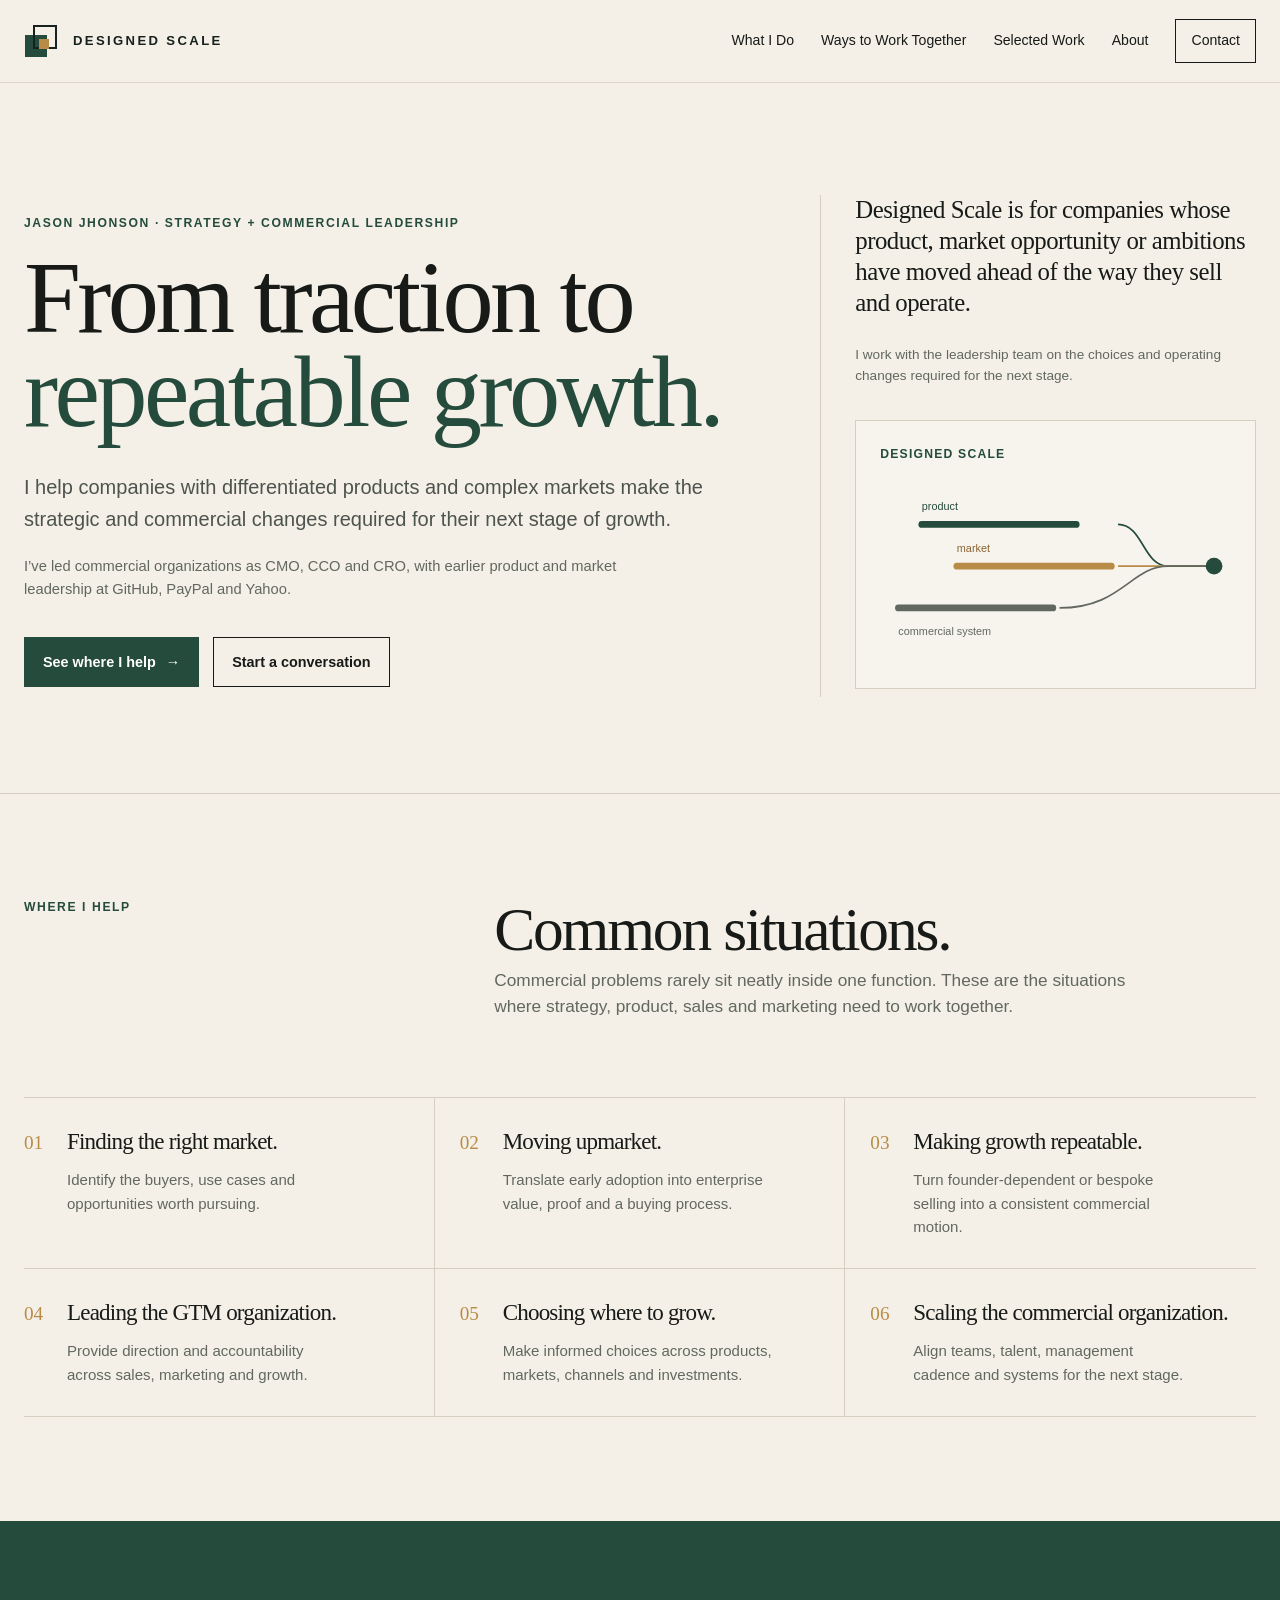
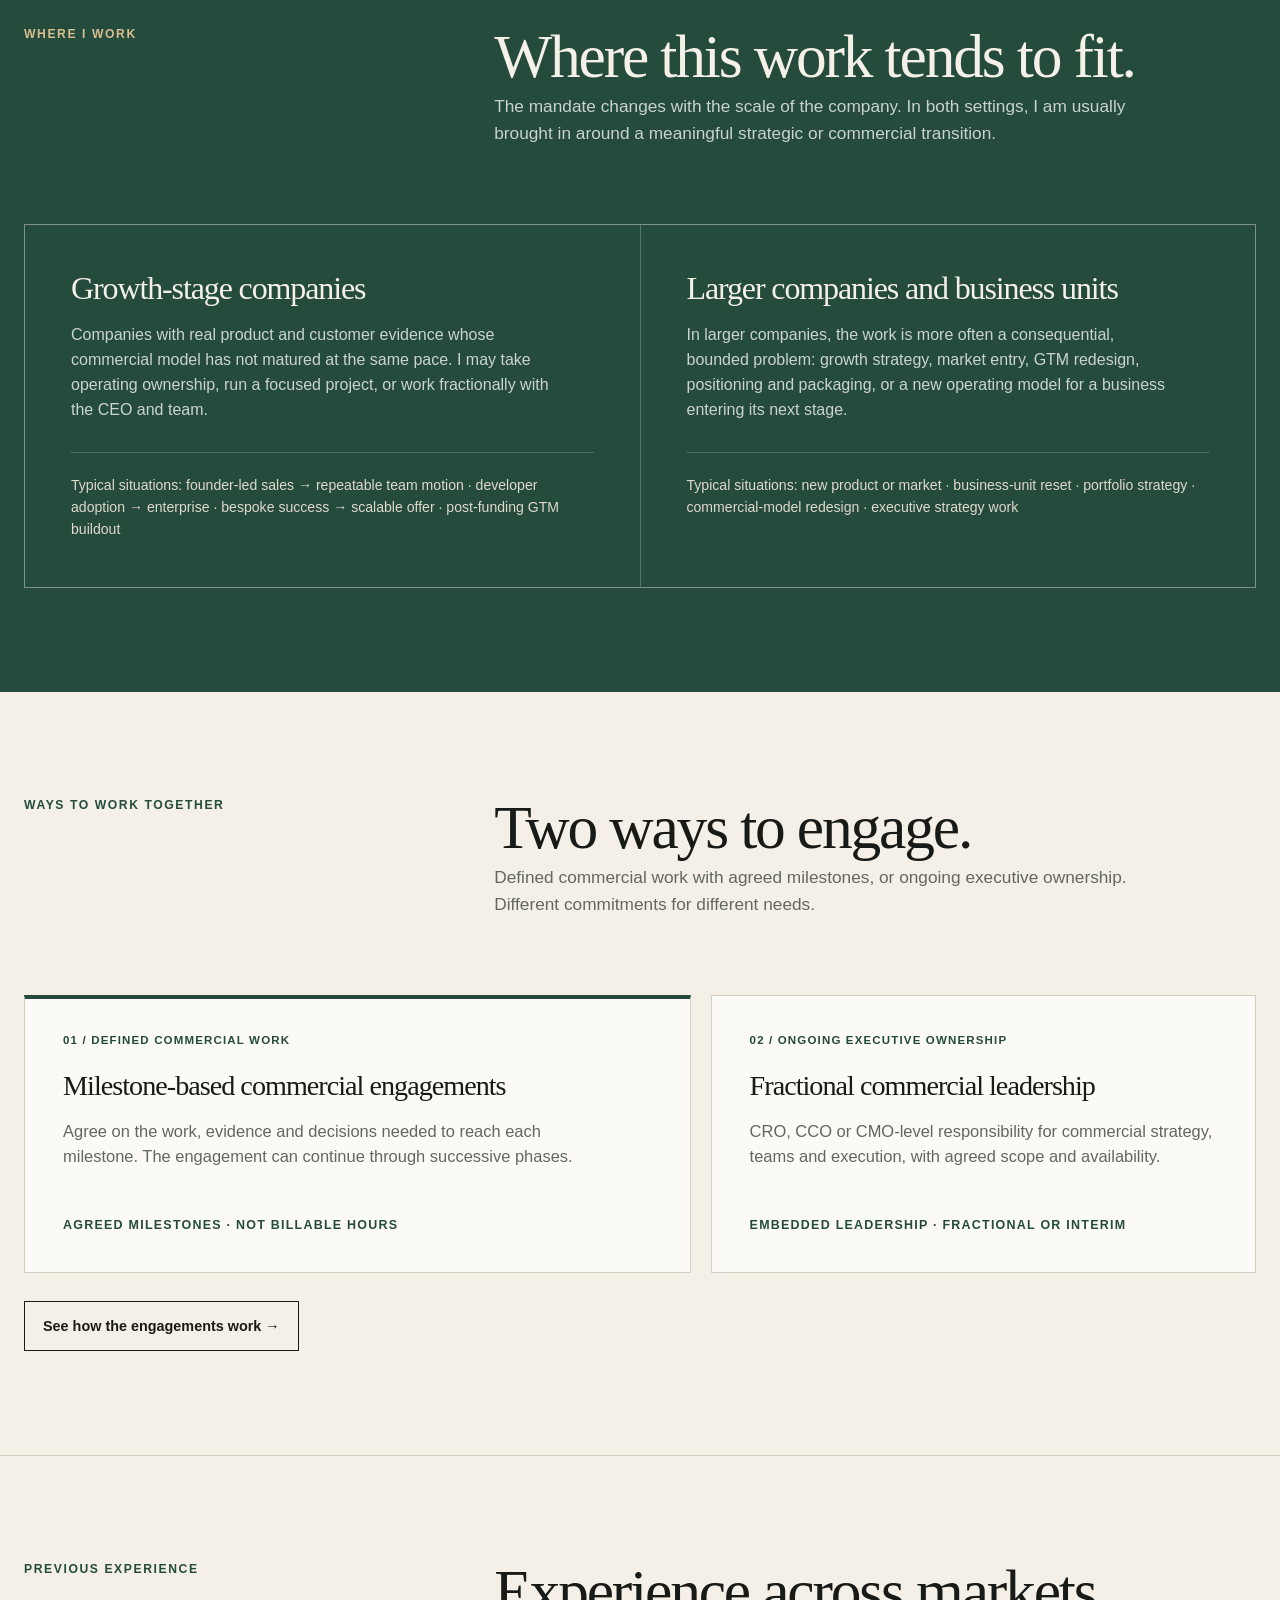
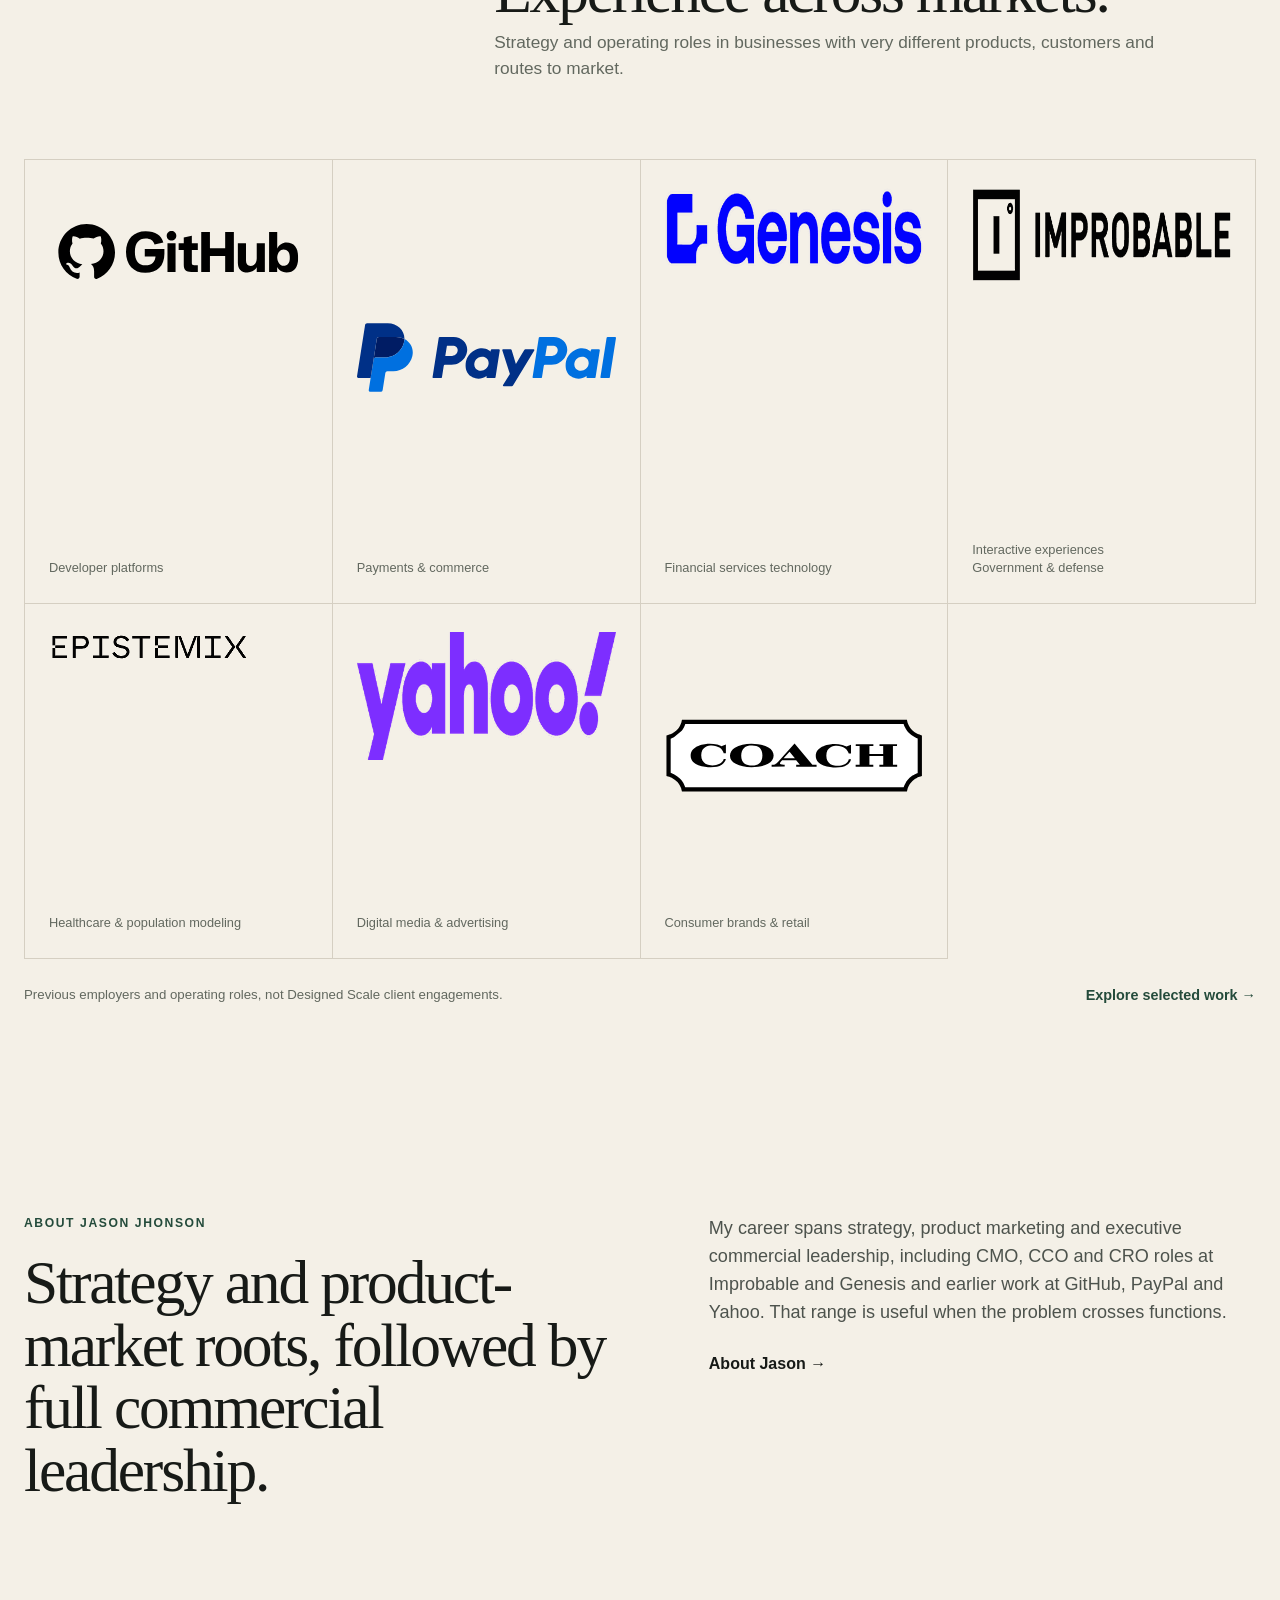
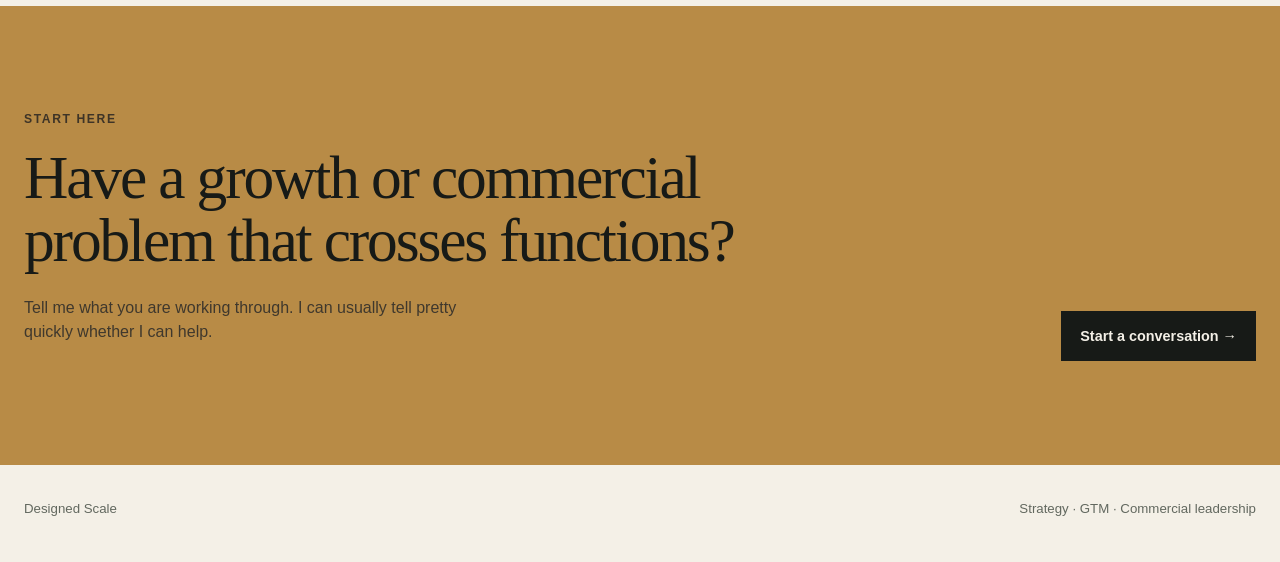
==== commit eb032167: "Replace typographic prior-employer marks with supplied logos" ====
--- a/index.html
+++ b/index.html
@@ -136,13 +136,13 @@
       <div><h2 id="experience-heading">Experience across markets.</h2><p class="lead">Strategy and operating roles in businesses with very different products, customers and routes to market.</p></div>
     </div>
     <div class="experience-grid">
-      <div class="experience-tile"><div class="experience-mark mark--github">GitHub</div><div class="experience-sector">Developer platforms</div></div>
-      <div class="experience-tile"><div class="experience-mark mark--paypal">PayPal</div><div class="experience-sector">Payments &amp; commerce</div></div>
-      <div class="experience-tile"><div class="experience-mark mark--genesis">genesis<span class="mark-sub">GLOBAL</span></div><div class="experience-sector">Financial services technology</div></div>
-      <div class="experience-tile"><div class="experience-mark mark--improbable">Improbable</div><div class="experience-sector">Interactive experiences<br>Government &amp; defense</div></div>
-      <div class="experience-tile"><div class="experience-mark mark--epistemix">EPISTEMIX</div><div class="experience-sector">Healthcare &amp; population modeling</div></div>
-      <div class="experience-tile"><div class="experience-mark mark--yahoo">yahoo!</div><div class="experience-sector">Digital media &amp; advertising</div></div>
-      <div class="experience-tile"><div class="experience-mark mark--coach">COACH</div><div class="experience-sector">Consumer brands &amp; retail</div></div>
+      <div class="experience-tile"><div class="experience-logo-frame"><img class="experience-logo" src="assets/logos/github.svg" width="448" height="127" alt="GitHub" loading="lazy" decoding="async"></div><div class="experience-sector">Developer platforms</div></div>
+      <div class="experience-tile"><div class="experience-logo-frame"><img class="experience-logo" src="assets/logos/paypal.svg" width="1280" height="339" alt="PayPal" loading="lazy" decoding="async"></div><div class="experience-sector">Payments &amp; commerce</div></div>
+      <div class="experience-tile"><div class="experience-logo-frame"><img class="experience-logo" src="assets/logos/genesis.png" width="460" height="79" alt="Genesis" loading="lazy" decoding="async"></div><div class="experience-sector">Financial services technology</div></div>
+      <div class="experience-tile"><div class="experience-logo-frame"><img class="experience-logo" src="assets/logos/improbable.png" width="500" height="94" alt="Improbable" loading="lazy" decoding="async"></div><div class="experience-sector">Interactive experiences<br>Government &amp; defense</div></div>
+      <div class="experience-tile"><div class="experience-logo-frame"><img class="experience-logo" src="assets/logos/epistemix.png" width="200" height="30" alt="Epistemix" loading="lazy" decoding="async"></div><div class="experience-sector">Healthcare &amp; population modeling</div></div>
+      <div class="experience-tile"><div class="experience-logo-frame"><img class="experience-logo" src="assets/logos/yahoo.png" width="460" height="128" alt="Yahoo" loading="lazy" decoding="async"></div><div class="experience-sector">Digital media &amp; advertising</div></div>
+      <div class="experience-tile"><div class="experience-logo-frame"><img class="experience-logo" src="assets/logos/coach.svg" width="800" height="250" alt="Coach" loading="lazy" decoding="async"></div><div class="experience-sector">Consumer brands &amp; retail</div></div>
     </div>
     <div class="experience-footer">
       <p>Previous employers and operating roles, not Designed Scale client engagements.</p>
--- a/style.css
+++ b/style.css
@@ -321,3 +321,11 @@
   .mark--epistemix{font-size:1rem}
   .experience-footer{align-items:flex-start;flex-direction:column;gap:15px}
 }
+
+@media (max-width:420px){
+  .experience-tile{padding:22px 12px}
+  .experience-mark{font-size:1.1rem}
+  .mark--yahoo{font-size:1.45rem}
+  .mark--coach{font-size:1rem}
+  .mark--epistemix{font-size:.9rem;letter-spacing:.04em}
+}
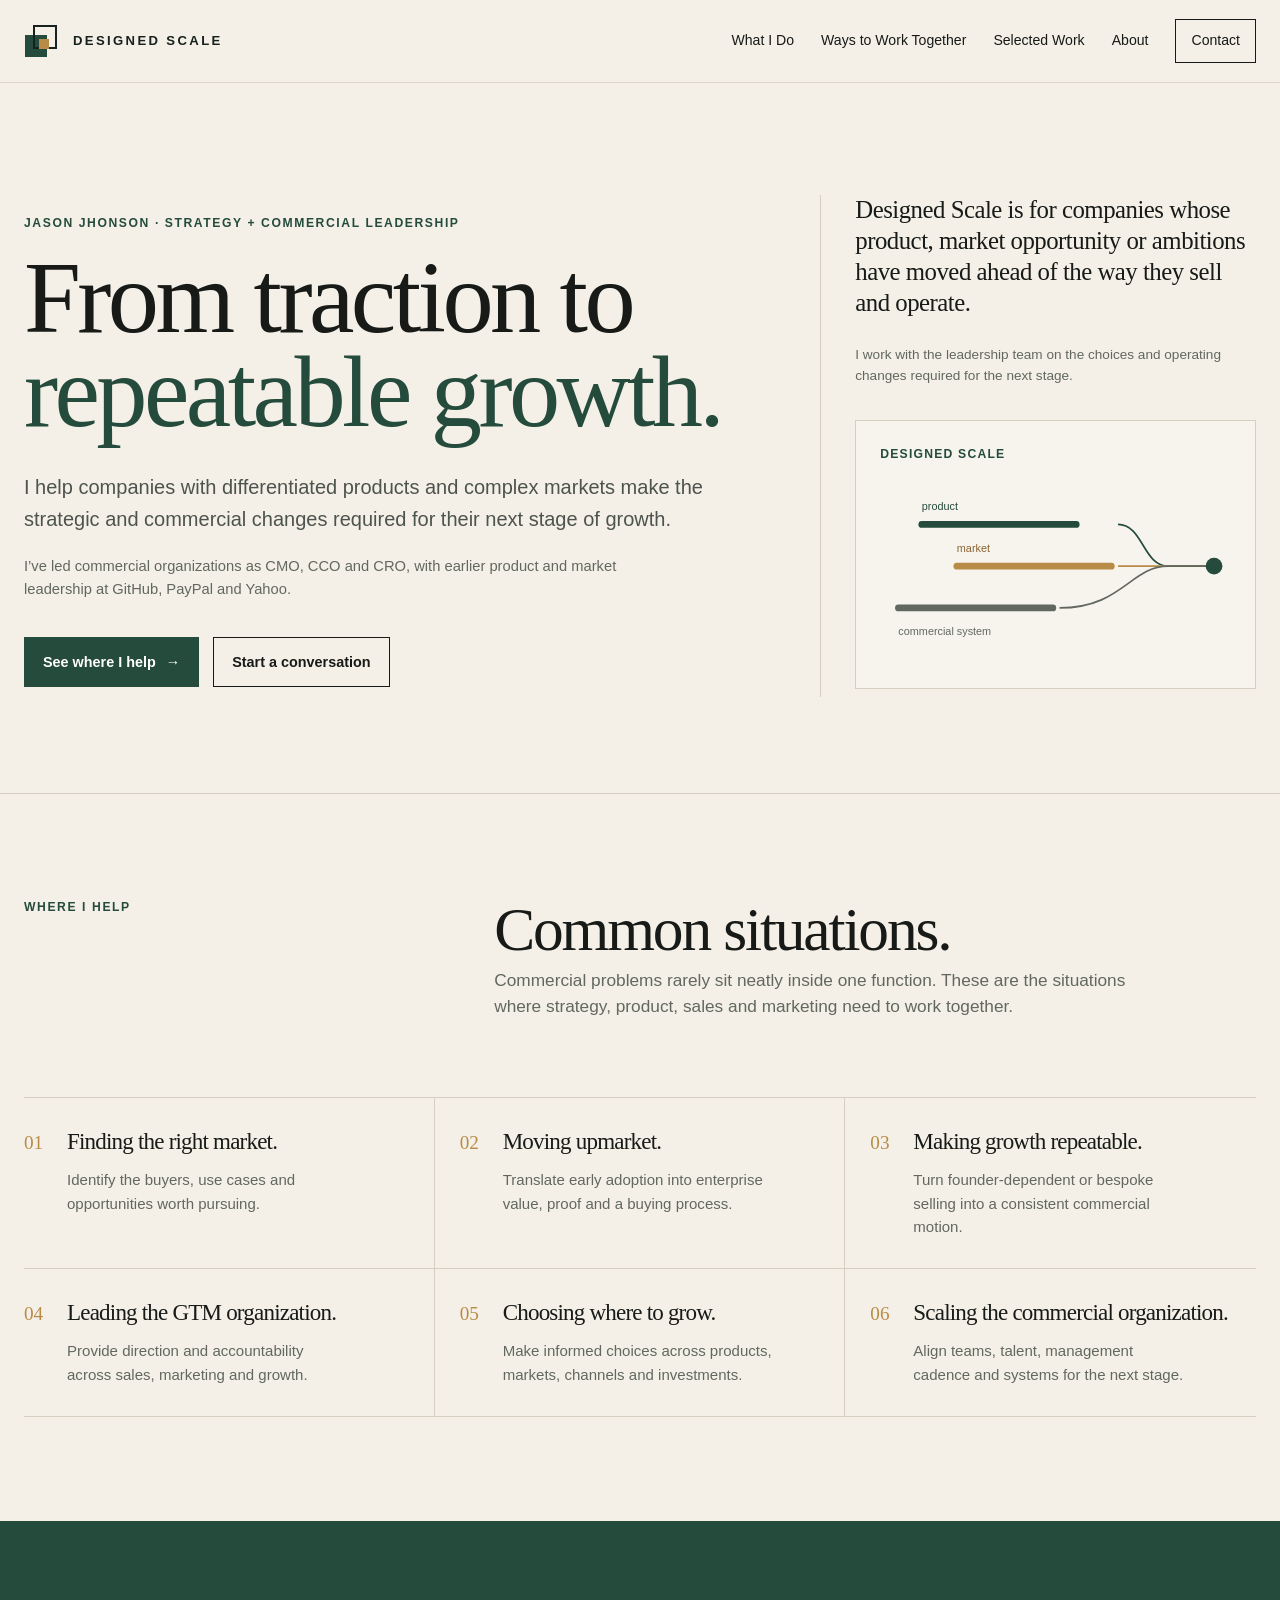
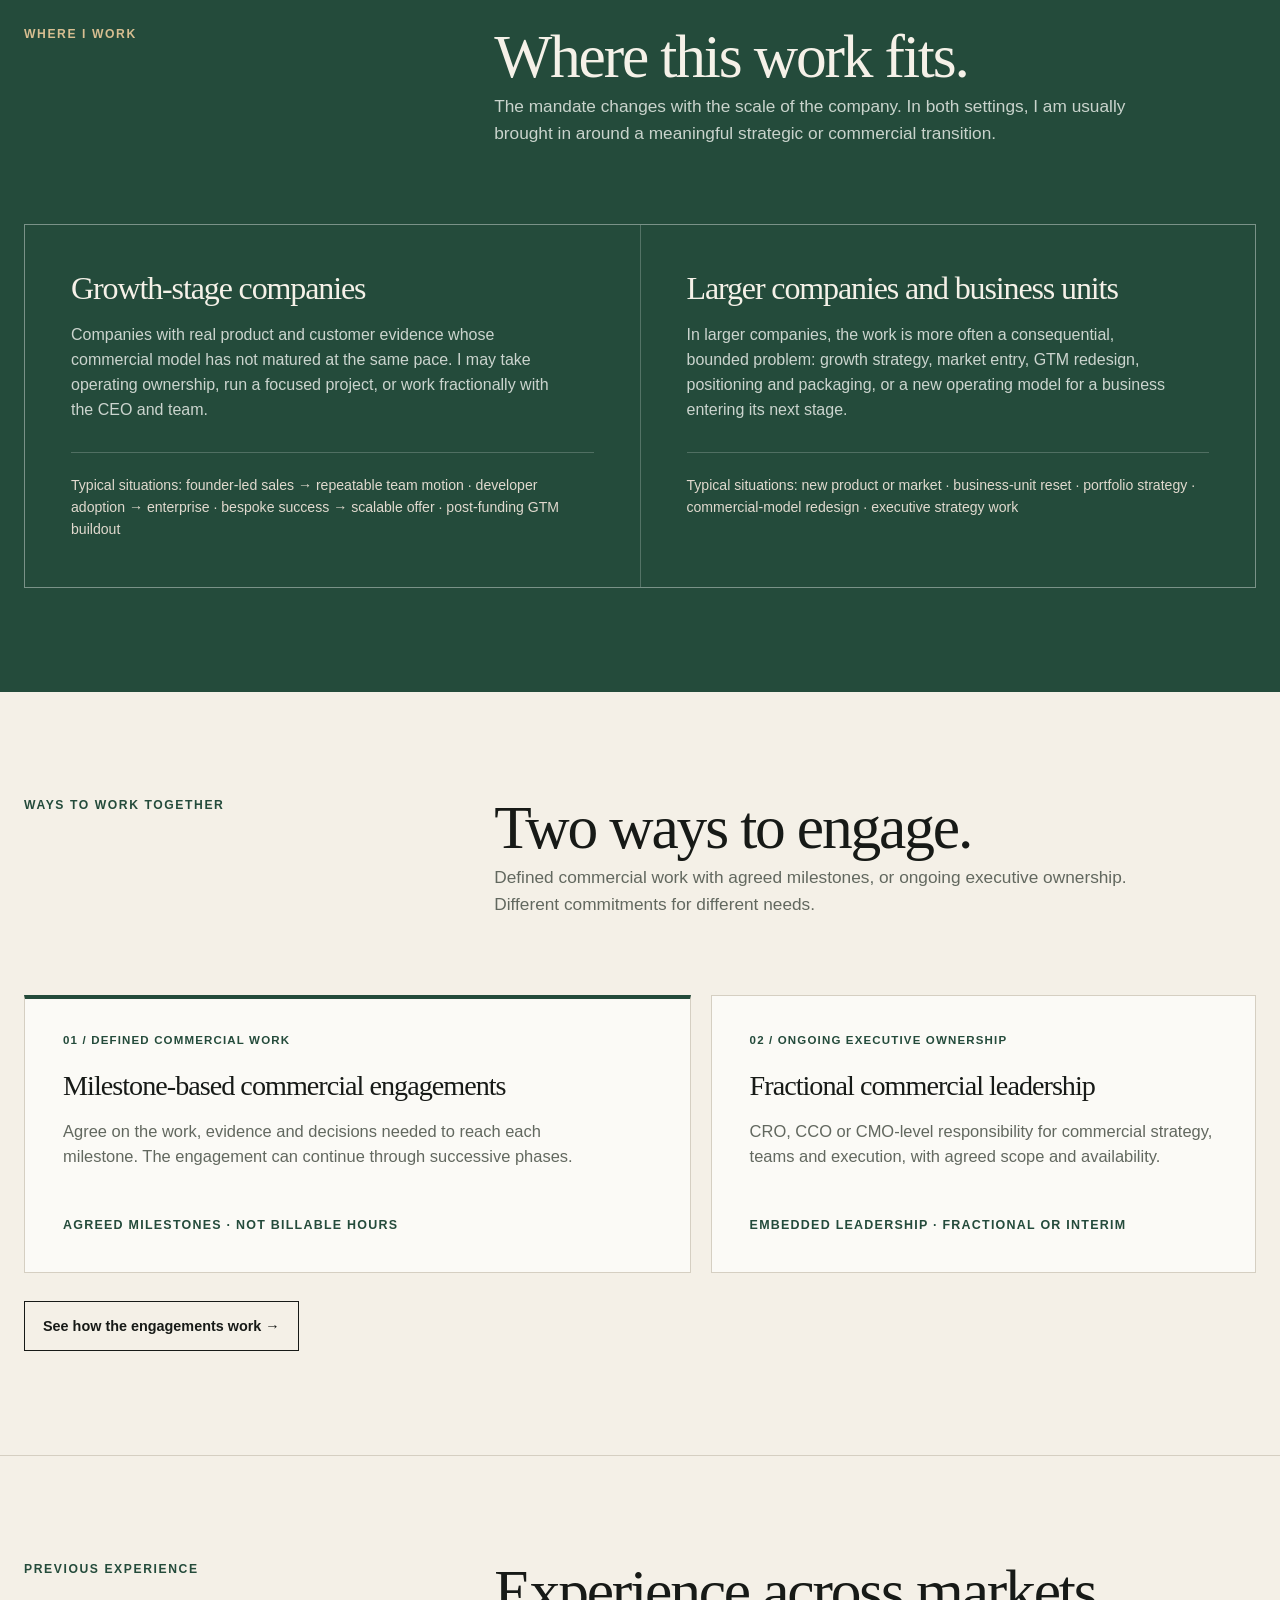
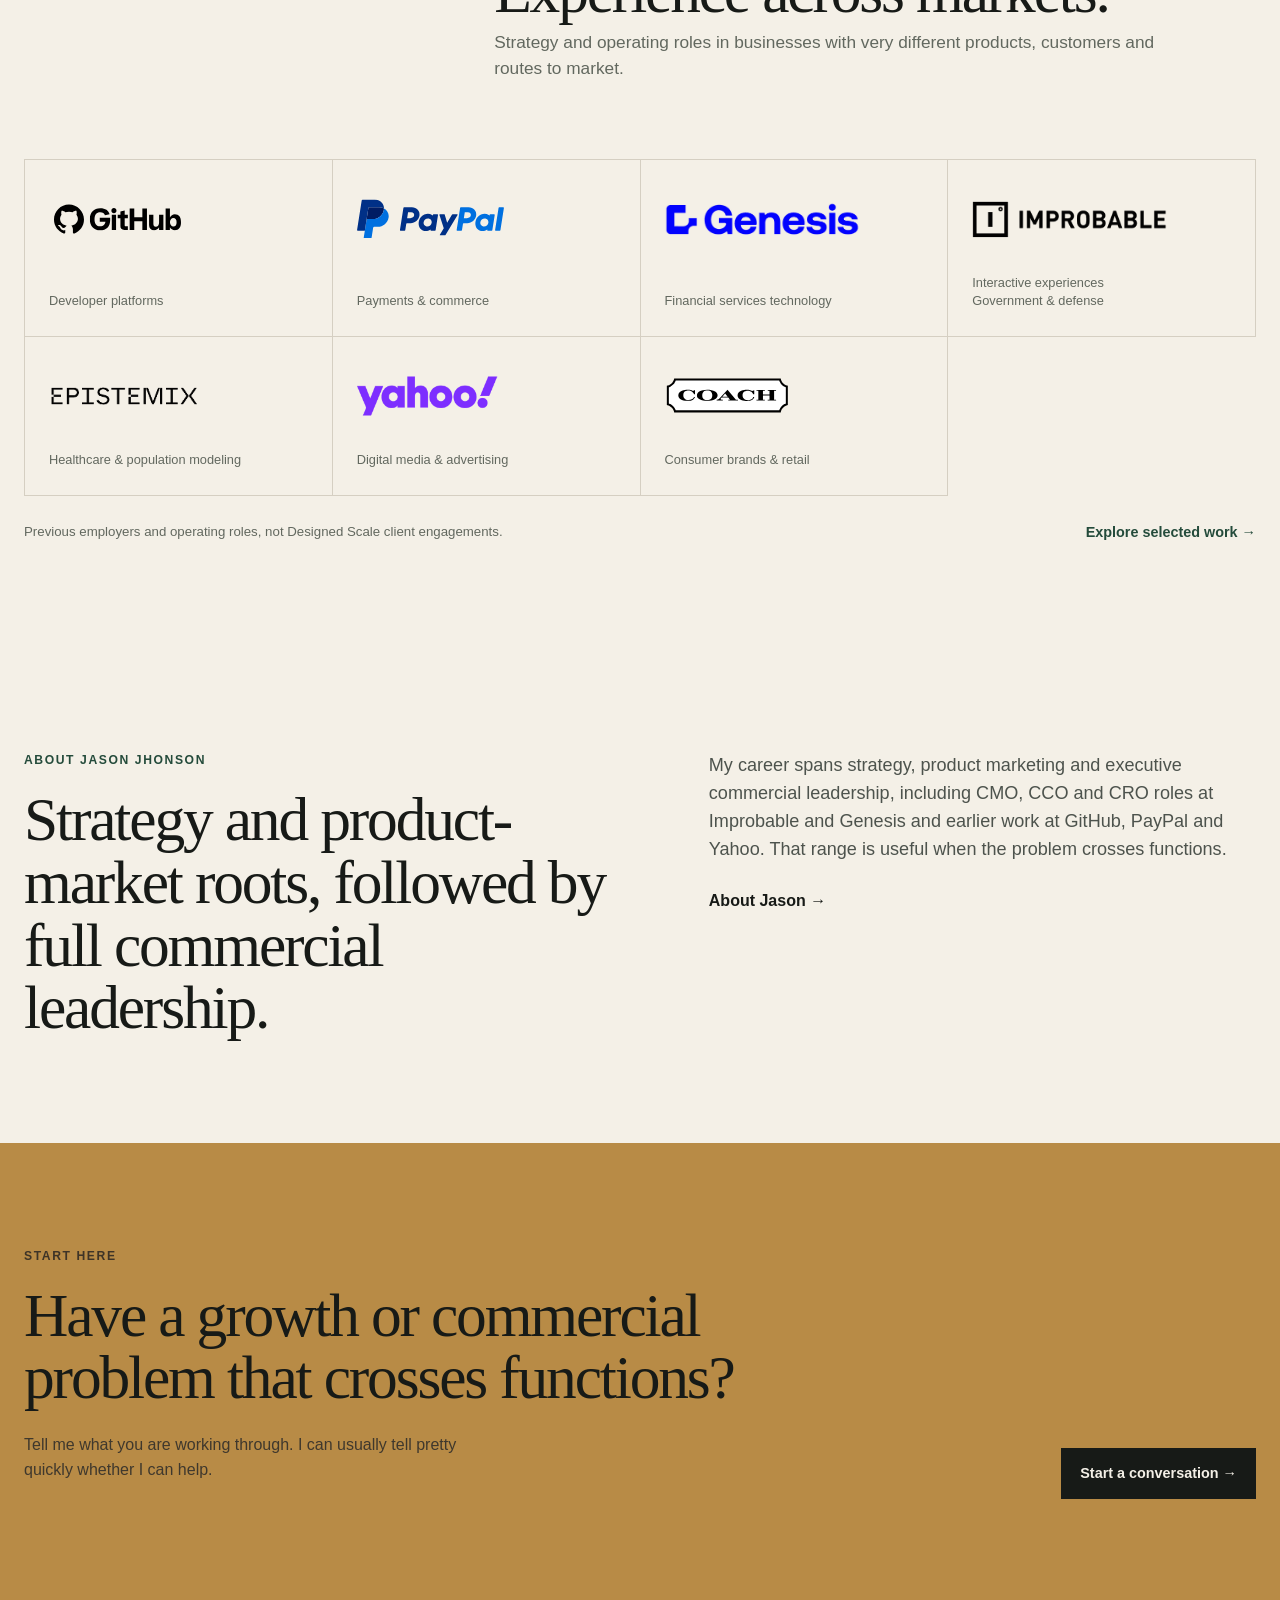
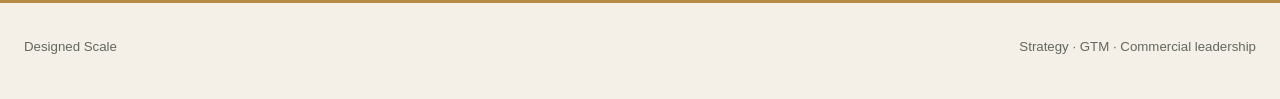
==== commit 670f8319: "Shorten homepage context section heading" ====
--- a/index.html
+++ b/index.html
@@ -88,7 +88,7 @@
   <div class="container">
     <div class="section-head">
       <div><div class="eyebrow">Where I work</div></div>
-      <div><h2>Where this work tends to fit.</h2><p class="lead">The mandate changes with the scale of the company. In both settings, I am usually brought in around a meaningful strategic or commercial transition.</p></div>
+      <div><h2>Where this work fits.</h2><p class="lead">The mandate changes with the scale of the company. In both settings, I am usually brought in around a meaningful strategic or commercial transition.</p></div>
     </div>
     <div class="context-grid">
       <div class="context-card">
--- a/style.css
+++ b/style.css
@@ -278,15 +278,12 @@
   border-bottom:1px solid var(--line);border-right:1px solid var(--line);
   display:flex;flex-direction:column;justify-content:space-between;gap:24px;min-width:0
 }
-.experience-mark{font-size:clamp(1.2rem,2vw,1.65rem);font-weight:850;line-height:1.1;letter-spacing:-.04em;color:var(--ink);white-space:nowrap}
-.mark--github{font-weight:850;letter-spacing:-.06em}
-.mark--paypal{font-weight:800;font-style:italic;letter-spacing:-.05em;color:#254d7a}
-.mark--genesis{font-weight:650;letter-spacing:-.05em}
-.mark--genesis .mark-sub{font-size:.48em;font-weight:750;margin-left:5px;letter-spacing:.045em;vertical-align:middle}
-.mark--improbable{font-weight:750;letter-spacing:-.04em}
-.mark--epistemix{font-size:1.25rem;letter-spacing:.075em;font-weight:750}
-.mark--yahoo{font-weight:900;letter-spacing:-.08em;font-size:1.85rem;color:#59328c}
-.mark--coach{font-family:Georgia,serif;letter-spacing:.16em;font-weight:650;font-size:1.42rem}
+.experience-logo-frame{min-height:62px;display:flex;align-items:center;justify-content:flex-start}
+.experience-logo{
+  display:block;width:auto;height:auto;max-height:52px;max-width:100%;
+  object-fit:contain;object-position:left center;
+  transform:scale(.75);transform-origin:left center
+}
 .experience-sector{font-size:.8rem;line-height:1.4;color:var(--muted)}
 .experience-footer{display:flex;gap:28px;justify-content:space-between;align-items:center;margin-top:25px}
 .experience-footer p{color:var(--muted);font-size:.83rem;margin:0}
@@ -315,17 +312,9 @@
   .engagements--two .engagement{min-height:0;padding:30px 25px}
   .engagements--two .engagement--primary{padding-top:27px}
   .experience-tile{padding:24px 18px;min-height:124px}
-  .experience-mark{font-size:1.3rem}
-  .mark--yahoo{font-size:1.5rem}
-  .mark--coach{font-size:1.1rem}
-  .mark--epistemix{font-size:1rem}
   .experience-footer{align-items:flex-start;flex-direction:column;gap:15px}
 }
 
 @media (max-width:420px){
   .experience-tile{padding:22px 12px}
-  .experience-mark{font-size:1.1rem}
-  .mark--yahoo{font-size:1.45rem}
-  .mark--coach{font-size:1rem}
-  .mark--epistemix{font-size:.9rem;letter-spacing:.04em}
-}
+}
